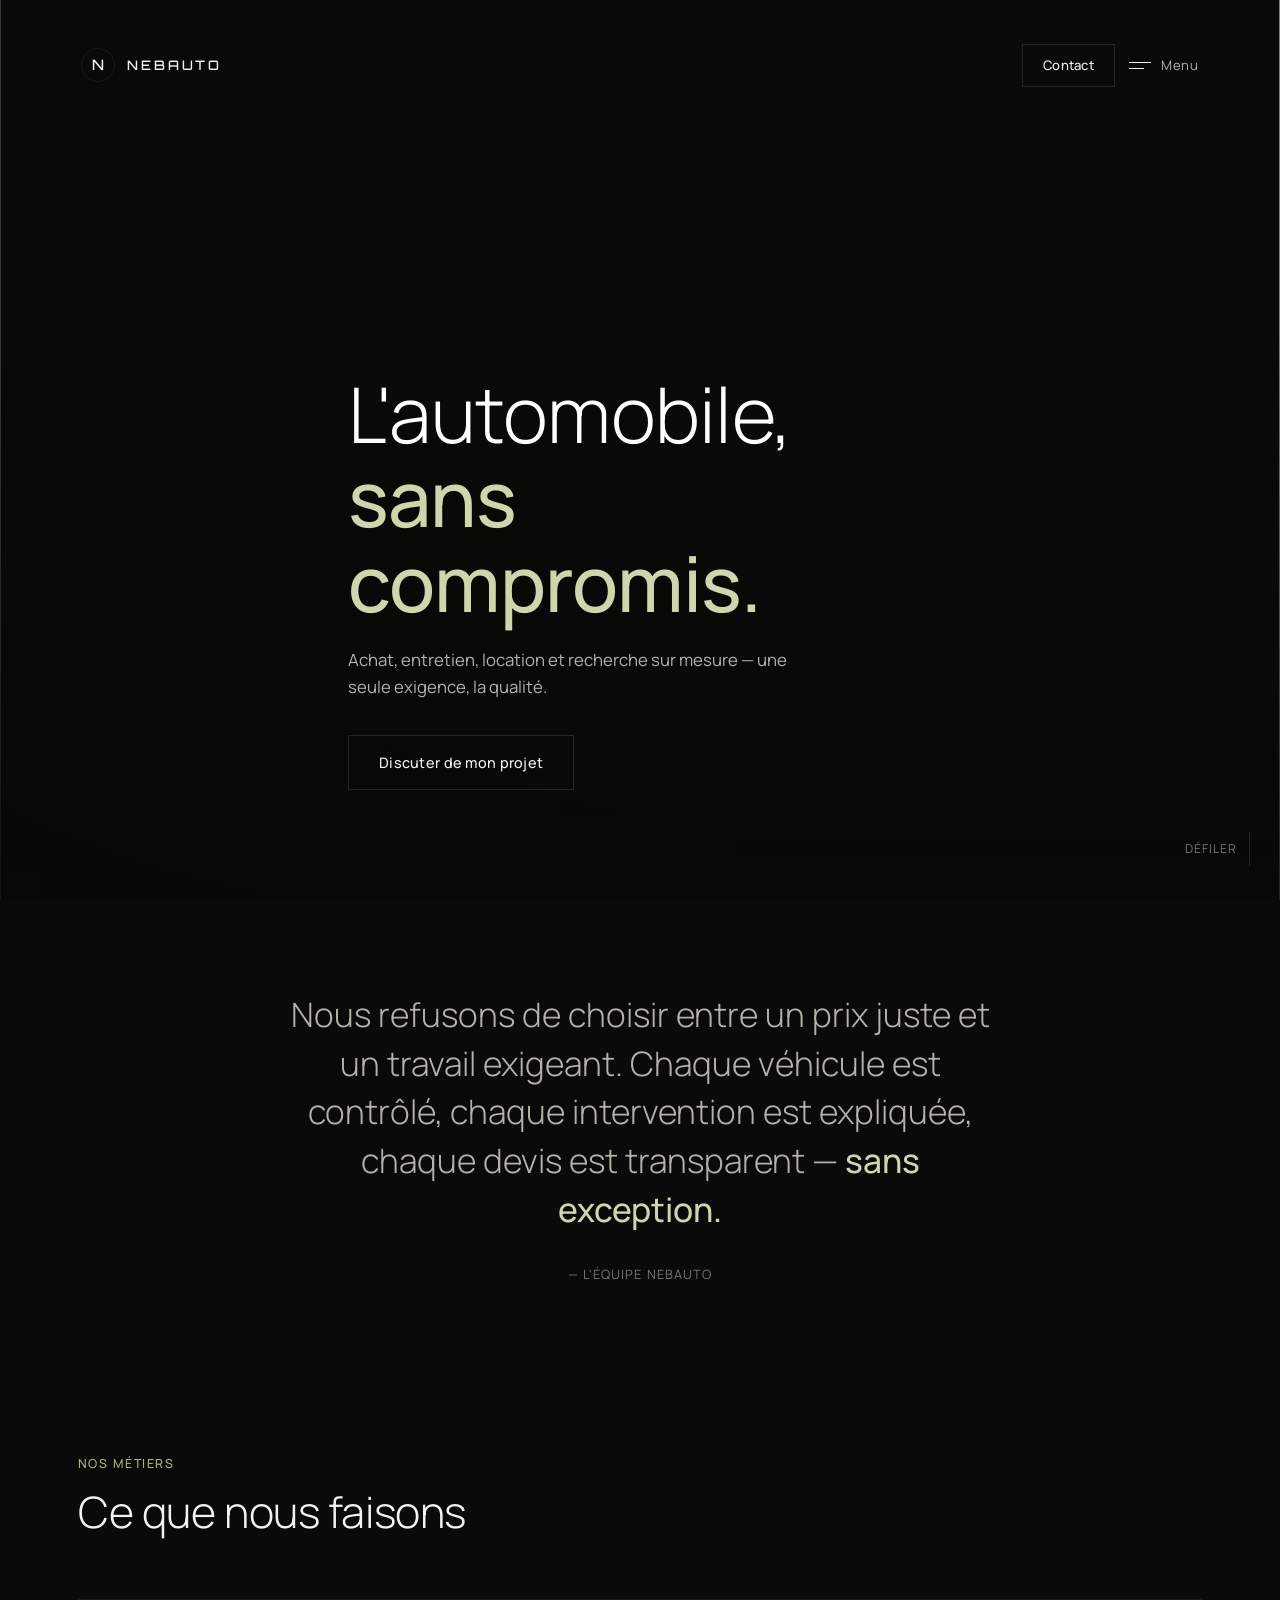
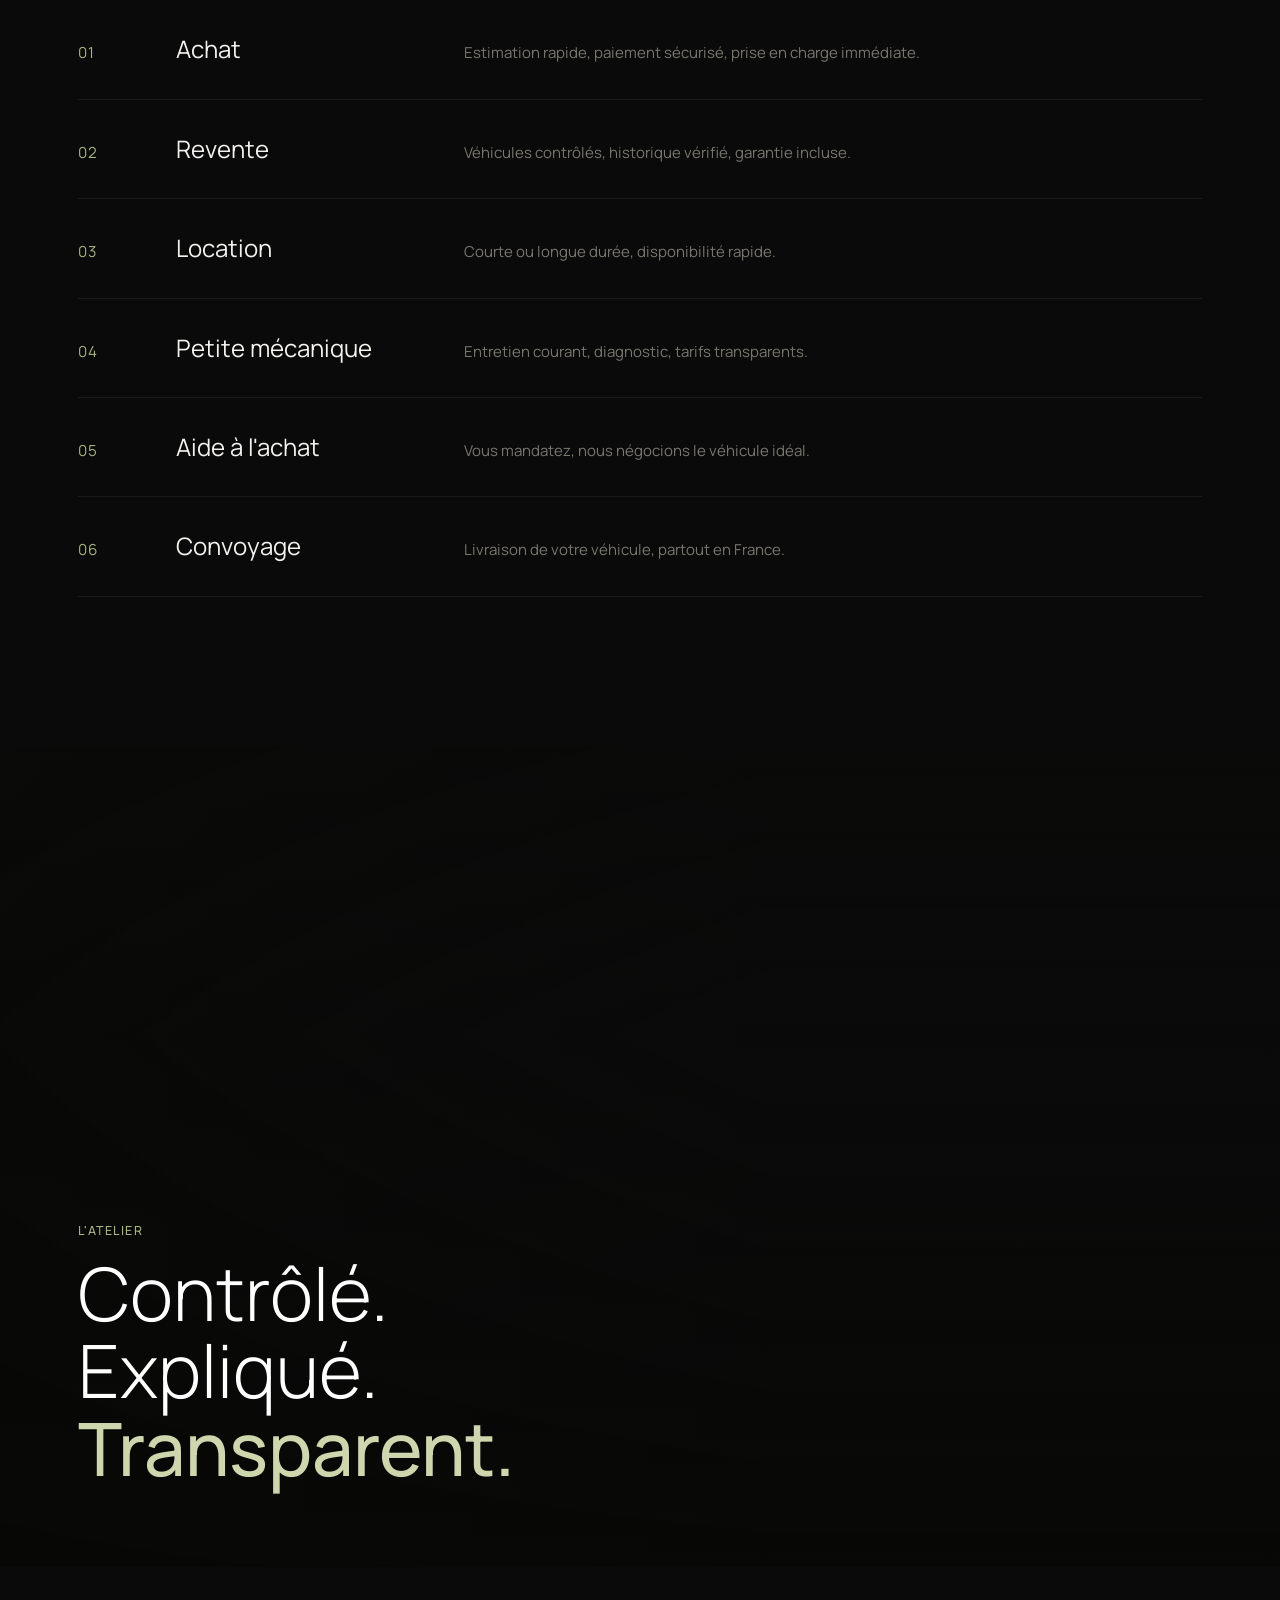
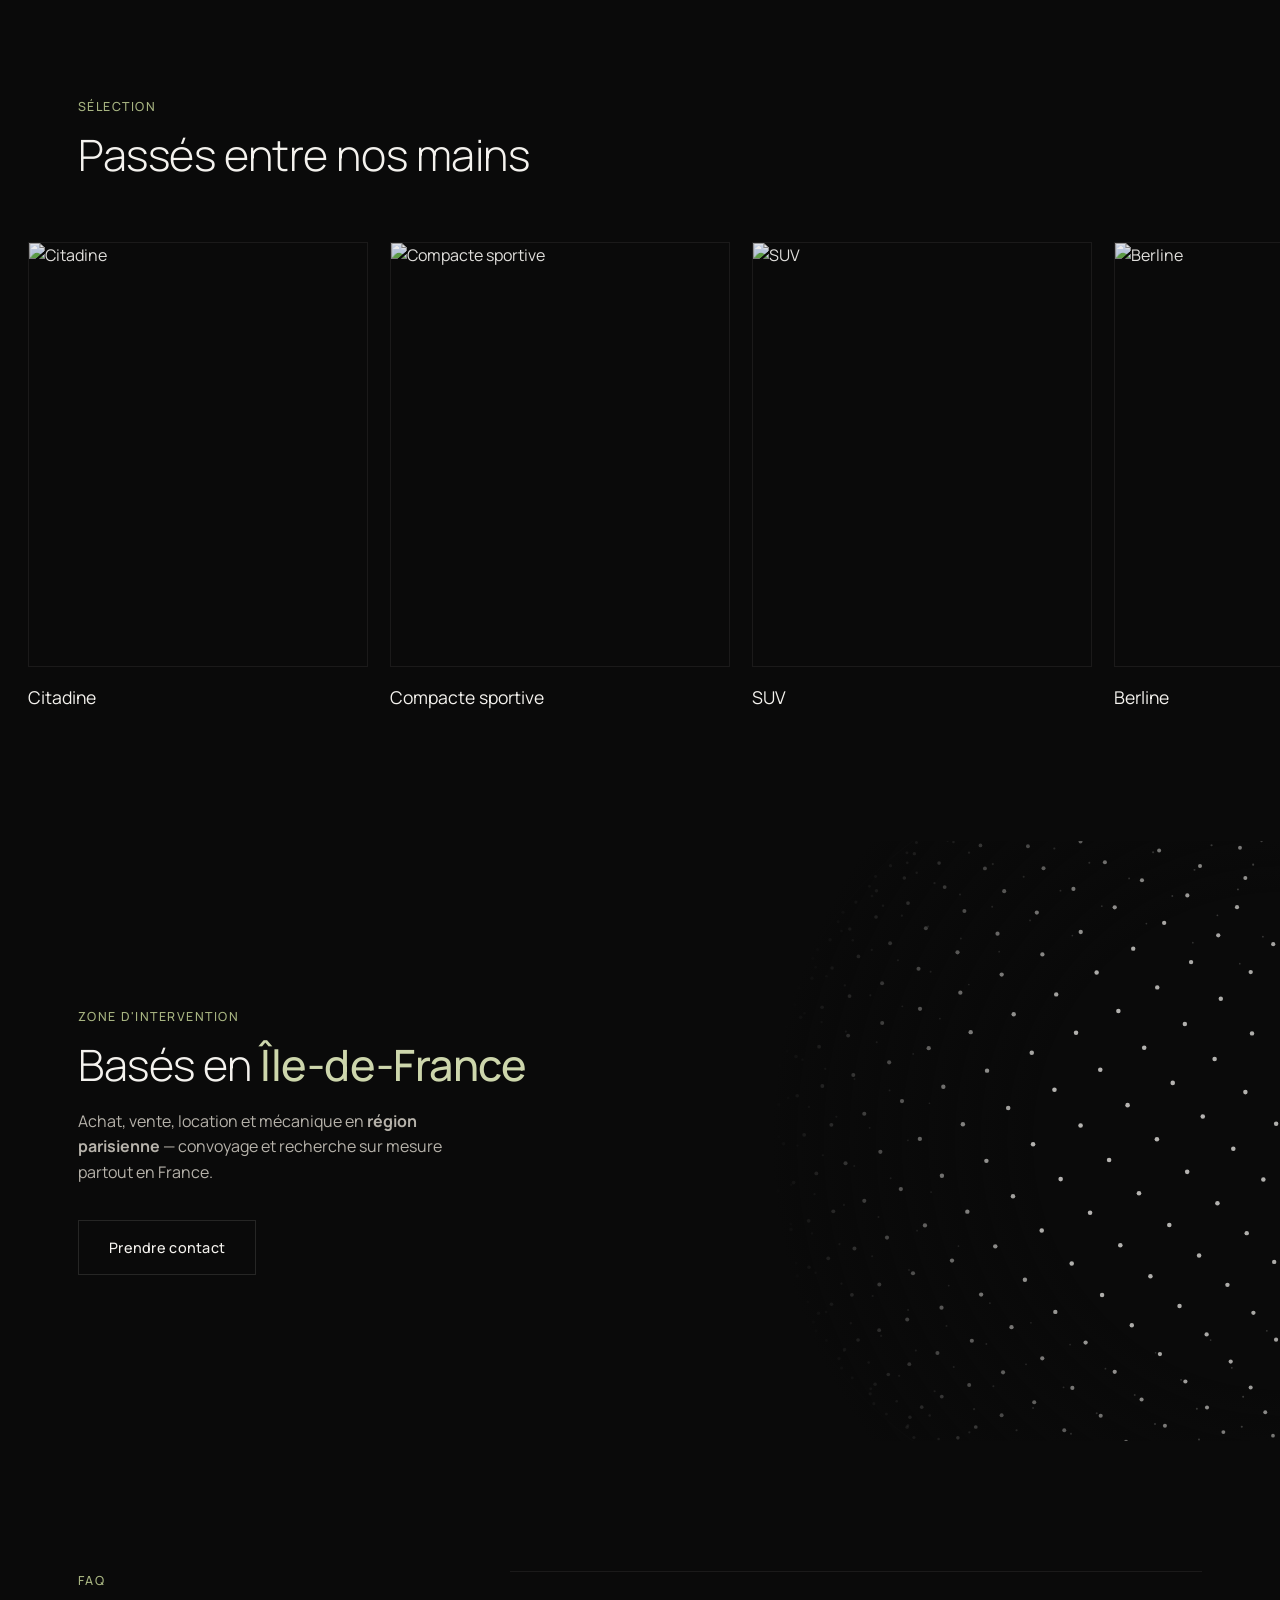
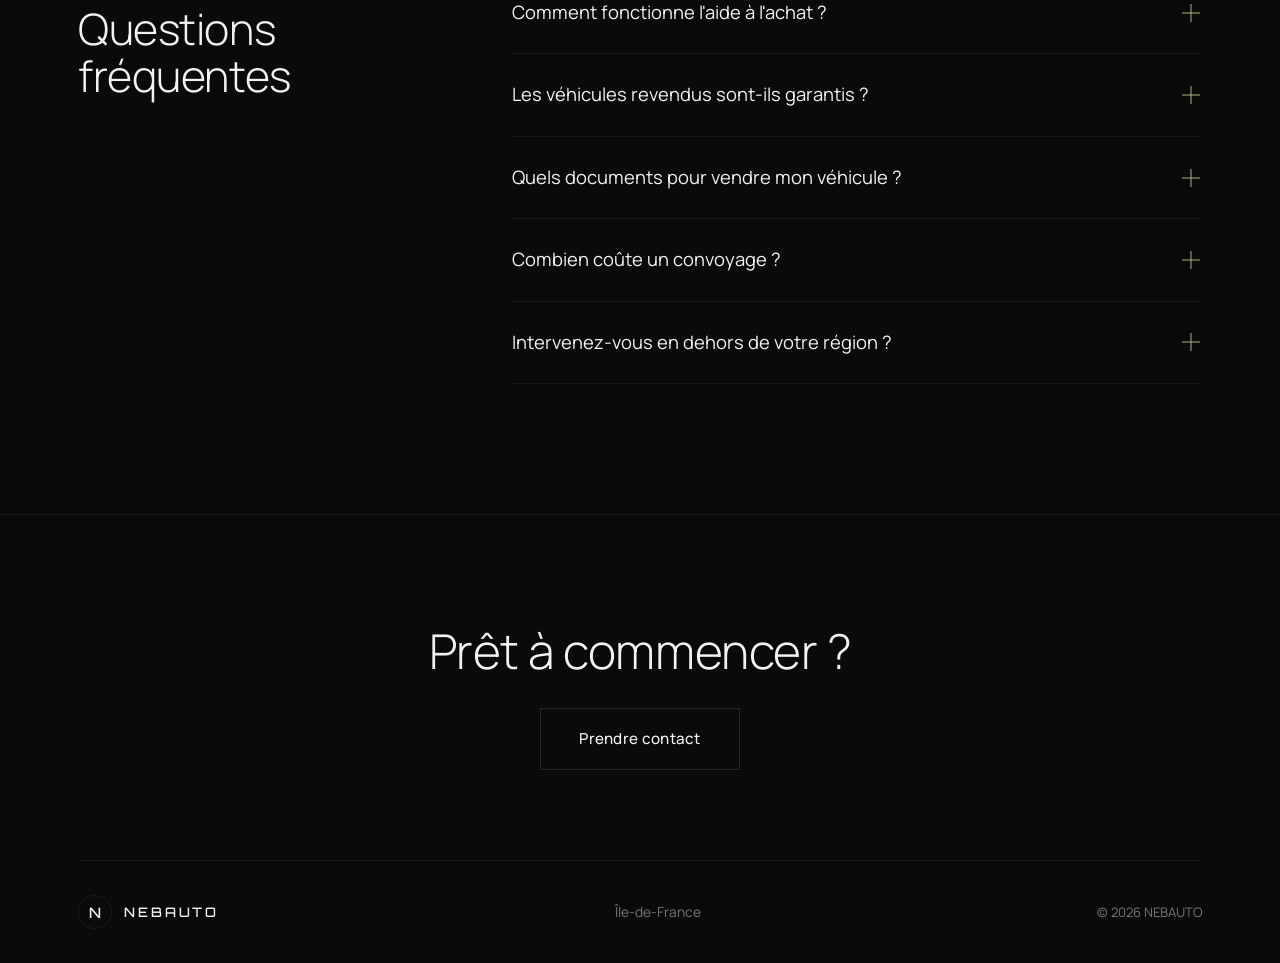
==== index.html @ 76cf532d "feat: motion design, videos d'ambiance et apercus des services - Hero: video en boucle en fondu sur " ====
<!DOCTYPE html>
<html lang="fr">
<head>
<meta charset="UTF-8">
<meta name="viewport" content="width=device-width, initial-scale=1, viewport-fit=cover">
<title>NEBAUTO — Achat, revente, location & mécanique auto à Paris / Île-de-France</title>
<meta name="description" content="NEBAUTO à Paris : achat et revente de véhicules, location, petite mécanique, aide à l'achat sur mesure et convoyage en Île-de-France. Une exigence, aucun compromis.">
<meta name="theme-color" content="#0a0a0a">
<meta name="color-scheme" content="dark">
<meta name="robots" content="index, follow">
<!-- Mettre a jour vers le vrai domaine (ex: https://nebauto.fr/) des qu'il est branche -->
<link rel="canonical" href="https://delcoco95.github.io/nebauto/">

<link rel="manifest" href="manifest.json">
<link rel="icon" type="image/png" sizes="32x32" href="icons/favicon-32.png">
<link rel="icon" type="image/png" sizes="16x16" href="icons/favicon-16.png">
<link rel="apple-touch-icon" href="icons/apple-touch-icon.png">
<meta name="apple-mobile-web-app-capable" content="yes">
<meta name="apple-mobile-web-app-status-bar-style" content="black-translucent">
<meta name="apple-mobile-web-app-title" content="NEBAUTO">
<meta name="mobile-web-app-capable" content="yes">

<meta property="og:type" content="website">
<meta property="og:locale" content="fr_FR">
<meta property="og:url" content="https://delcoco95.github.io/nebauto/">
<meta property="og:title" content="NEBAUTO — Achat, revente, location & mécanique auto à Paris / Île-de-France">
<meta property="og:description" content="Achat, revente, location, petite mécanique, aide à l'achat et convoyage en Île-de-France.">
<meta property="og:image" content="https://images.unsplash.com/photo-1711523164285-71e1dbb948ca?auto=format&fit=crop&w=1200&q=80">

<link rel="preconnect" href="https://fonts.googleapis.com">
<link rel="preconnect" href="https://fonts.gstatic.com" crossorigin>
<link href="https://fonts.googleapis.com/css2?family=Orbitron:wght@500;600;700&family=Manrope:wght@300;400;500;600;700&display=swap" rel="stylesheet">

<link rel="stylesheet" href="css/style.css">
<script>document.documentElement.classList.add("js");</script>

<script type="application/ld+json">
{
  "@context": "https://schema.org",
  "@type": "AutomotiveBusiness",
  "name": "NEBAUTO",
  "description": "Achat, revente, location, petite mecanique, aide a l'achat et convoyage de vehicules.",
  "url": "https://delcoco95.github.io/nebauto/",
  "areaServed": {
    "@type": "State",
    "name": "Ile-de-France"
  },
  "address": {
    "@type": "PostalAddress",
    "addressRegion": "Ile-de-France",
    "addressCountry": "FR"
  },
  "priceRange": "€€"
}
</script>
</head>
<body>

<a href="#hero" class="skip-link">Aller au contenu</a>
<div class="scroll-progress" id="scrollProgress" aria-hidden="true"></div>

<!-- ============ HEADER ============ -->
<header class="site-header" id="siteHeader">
  <div class="header-inner container">
    <a href="#hero" class="logo" aria-label="NEBAUTO — Accueil">
      <span class="logo-ring">N</span>
      <span class="logo-word">NEBAUTO</span>
    </a>

    <div class="header-actions">
      <button class="btn-line btn-line-sm" type="button" data-open-contact>Contact</button>
      <button class="menu-trigger" id="menuTrigger" aria-label="Ouvrir le menu" aria-expanded="false" aria-controls="navOverlay">
        <span class="menu-trigger-lines" aria-hidden="true"><span></span><span></span></span>
        <span class="menu-trigger-label">Menu</span>
      </button>
    </div>
  </div>
</header>

<!-- ============ FULLSCREEN NAV OVERLAY ============ -->
<div class="nav-overlay" id="navOverlay" aria-hidden="true">
  <nav aria-label="Navigation principale">
    <ol>
      <li><a href="#hero"><span class="nav-idx">01</span><span>Accueil</span></a></li>
      <li><a href="#services"><span class="nav-idx">02</span><span>Services</span></a></li>
      <li><a href="#selection"><span class="nav-idx">03</span><span>Sélection</span></a></li>
      <li><a href="#zone"><span class="nav-idx">04</span><span>Zone d'intervention</span></a></li>
      <li><a href="#faq"><span class="nav-idx">05</span><span>FAQ</span></a></li>
    </ol>
  </nav>
  <div class="nav-overlay-footer">
    <a href="mailto:nebauto@gmail.com" data-email-link><span data-email-text>nebauto@gmail.com</span></a>
    <button type="button" data-open-contact>Formulaire de contact</button>
  </div>
</div>

<main>

  <!-- ============ HERO ============ -->
  <section class="hero" id="hero">
    <div class="hero-media">
      <img src="https://images.unsplash.com/photo-1711523164285-71e1dbb948ca?auto=format&fit=crop&w=2000&q=80" alt="" loading="eager" fetchpriority="high">
      <video class="hero-video" muted loop playsinline preload="none" aria-hidden="true"
        data-video-lazy
        data-src="https://videos.pexels.com/video-files/6872095/6872095-hd_1280_720_25fps.mp4"
        data-src-small="https://videos.pexels.com/video-files/6872095/6872095-sd_960_540_25fps.mp4"></video>
      <div class="hero-scrim"></div>
    </div>

    <div class="container hero-content">
      <h1 class="hero-title">
        <span class="line"><span>L'automobile,</span></span>
        <span class="line"><span><em>sans compromis.</em></span></span>
      </h1>
      <p class="hero-sub" data-reveal>Achat, entretien, location et recherche sur mesure — une seule exigence, la qualité.</p>
      <button class="btn-line" type="button" data-open-contact data-reveal>Discuter de mon projet</button>
    </div>

    <a href="#statement" class="hero-scroll-hint">
      <span>Défiler</span>
      <i></i>
    </a>
  </section>

  <!-- ============ STATEMENT ============ -->
  <section class="statement" id="statement">
    <div class="container statement-inner">
      <p class="statement-text" data-scroll-words>
        Nous refusons de choisir entre un prix juste et un travail exigeant.
        Chaque véhicule est contrôlé, chaque intervention est expliquée,
        chaque devis est transparent — <em>sans exception.</em>
      </p>
      <p class="statement-sign" data-reveal>— L'équipe NEBAUTO</p>
    </div>
  </section>

  <!-- ============ SERVICES ============ -->
  <section class="section services" id="services">
    <div class="container">
      <div class="section-label" data-reveal>
        <span class="eyebrow">Nos métiers</span>
        <h2>Ce que nous faisons</h2>
      </div>

      <ol class="service-list" data-reveal>
        <li data-preview="https://images.pexels.com/videos/10375432/adult-afro-american-arts-and-crafts-black-10375432.jpeg?auto=compress&cs=tinysrgb&w=640">
          <span class="num">01</span>
          <span class="s-title">Achat</span>
          <span class="s-desc">Estimation rapide, paiement sécurisé, prise en charge immédiate.</span>
        </li>
        <li data-preview="https://images.pexels.com/videos/6873503/pexels-photo-6873503.jpeg?auto=compress&cs=tinysrgb&w=640">
          <span class="num">02</span>
          <span class="s-title">Revente</span>
          <span class="s-desc">Véhicules contrôlés, historique vérifié, garantie incluse.</span>
        </li>
        <li data-preview="https://images.pexels.com/videos/13574385/cars-mercedes-car-13574385.jpeg?auto=compress&cs=tinysrgb&w=640">
          <span class="num">03</span>
          <span class="s-title">Location</span>
          <span class="s-desc">Courte ou longue durée, disponibilité rapide.</span>
        </li>
        <li data-preview="https://images.pexels.com/videos/18101989/pexels-photo-18101989.jpeg?auto=compress&cs=tinysrgb&w=640">
          <span class="num">04</span>
          <span class="s-title">Petite mécanique</span>
          <span class="s-desc">Entretien courant, diagnostic, tarifs transparents.</span>
        </li>
        <li data-preview="https://images.pexels.com/videos/7875596/-7875596.jpeg?auto=compress&cs=tinysrgb&w=640">
          <span class="num">05</span>
          <span class="s-title">Aide à l'achat</span>
          <span class="s-desc">Vous mandatez, nous négocions le véhicule idéal.</span>
        </li>
        <li data-preview="https://images.pexels.com/videos/11356024/avenue-car-travel-night-shot-snapshot-11356024.jpeg?auto=compress&cs=tinysrgb&w=640">
          <span class="num">06</span>
          <span class="s-title">Convoyage</span>
          <span class="s-desc">Livraison de votre véhicule, partout en France.</span>
        </li>
      </ol>
    </div>
  </section>

  <!-- ============ FILM BAND (scroll-expanding video) ============ -->
  <section class="film" id="atelier" aria-label="L'atelier">
    <div class="film-frame">
      <video class="film-video" muted loop playsinline preload="none" aria-hidden="true"
        poster="https://images.pexels.com/videos/4488720/pexels-photo-4488720.jpeg?auto=compress&cs=tinysrgb&w=1600"
        data-video-lazy
        data-src="https://videos.pexels.com/video-files/4488720/4488720-hd_1366_720_50fps.mp4"
        data-src-small="https://videos.pexels.com/video-files/4488720/4488720-sd_960_506_25fps.mp4"></video>
      <div class="film-scrim"></div>
      <div class="container film-caption">
        <span class="eyebrow" data-reveal>L'atelier</span>
        <p class="film-title" data-reveal>Contrôlé.<br>Expliqué.<br><em>Transparent.</em></p>
      </div>
    </div>
  </section>

  <!-- ============ SELECTION (auto-scrolling carousel) ============ -->
  <section class="section selection" id="selection">
    <div class="container">
      <div class="section-label" data-reveal>
        <span class="eyebrow">Sélection</span>
        <h2>Passés entre nos mains</h2>
      </div>
    </div>

    <div class="selection-viewport" data-reveal>
      <div class="selection-track" id="selTrack">
        <figure class="selection-card">
          <div class="selection-media"><img loading="lazy" src="https://images.unsplash.com/photo-1731834888360-7fd7edd6a037?auto=format&fit=crop&w=1000&q=80" alt="Citadine"></div>
          <figcaption>Citadine</figcaption>
        </figure>
        <figure class="selection-card">
          <div class="selection-media"><img loading="lazy" src="https://images.unsplash.com/photo-1765416401686-bead36c5acfa?auto=format&fit=crop&w=1000&q=80" alt="Compacte sportive"></div>
          <figcaption>Compacte sportive</figcaption>
        </figure>
        <figure class="selection-card">
          <div class="selection-media"><img loading="lazy" src="https://images.unsplash.com/photo-1776043904123-0988a0c3c60c?auto=format&fit=crop&w=1000&q=80" alt="SUV"></div>
          <figcaption>SUV</figcaption>
        </figure>
        <figure class="selection-card">
          <div class="selection-media"><img loading="lazy" src="https://images.unsplash.com/photo-1712214910040-1f7f5925b16a?auto=format&fit=crop&w=1000&q=80" alt="Berline"></div>
          <figcaption>Berline</figcaption>
        </figure>
        <figure class="selection-card">
          <div class="selection-media"><img loading="lazy" src="https://images.unsplash.com/photo-1760713164476-7eb5063b3d07?auto=format&fit=crop&w=1000&q=80" alt="Break familial"></div>
          <figcaption>Break familial</figcaption>
        </figure>
      </div>
    </div>
  </section>

  <!-- ============ ZONE / GLOBE ============ -->
  <section class="section zone-section" id="zone">
    <div class="globe-wrap" aria-hidden="true">
      <canvas id="globeCanvas"></canvas>
      <div class="globe-fade"></div>
    </div>

    <div class="container zone-grid">
      <div class="zone-content" data-reveal>
        <span class="eyebrow">Zone d'intervention</span>
        <h2>Basés en <em data-zone-region>Île-de-France</em></h2>
        <p class="zone-lead">
          Achat, vente, location et mécanique en <strong data-zone-city>région parisienne</strong> —
          convoyage et recherche sur mesure partout en France.
        </p>
        <button class="btn-line" type="button" data-open-contact>Prendre contact</button>
      </div>
    </div>
  </section>

  <!-- ============ FAQ ============ -->
  <section class="section faq-section" id="faq">
    <div class="container faq-grid">
      <div class="section-label" data-reveal>
        <span class="eyebrow">FAQ</span>
        <h2>Questions fréquentes</h2>
      </div>

      <div class="faq-list" data-reveal>
        <div class="faq-item">
          <button class="faq-question" aria-expanded="false">
            <span>Comment fonctionne l'aide à l'achat ?</span>
            <span class="faq-plus" aria-hidden="true"></span>
          </button>
          <div class="faq-answer">
            <p>Vous nous confiez votre budget et vos critères. Nous cherchons, vérifions et négocions
            le véhicule pour vous, sans surcoût caché.</p>
          </div>
        </div>

        <div class="faq-item">
          <button class="faq-question" aria-expanded="false">
            <span>Les véhicules revendus sont-ils garantis ?</span>
            <span class="faq-plus" aria-hidden="true"></span>
          </button>
          <div class="faq-answer">
            <p>Oui. Chaque véhicule est contrôlé avant mise en vente et bénéficie d'une garantie
            adaptée au modèle, détaillée avant l'achat.</p>
          </div>
        </div>

        <div class="faq-item">
          <button class="faq-question" aria-expanded="false">
            <span>Quels documents pour vendre mon véhicule ?</span>
            <span class="faq-plus" aria-hidden="true"></span>
          </button>
          <div class="faq-answer">
            <p>Carte grise, contrôle technique de moins de 6 mois et une pièce d'identité. On vous
            guide sur le reste lors de l'estimation.</p>
          </div>
        </div>

        <div class="faq-item">
          <button class="faq-question" aria-expanded="false">
            <span>Combien coûte un convoyage ?</span>
            <span class="faq-plus" aria-hidden="true"></span>
          </button>
          <div class="faq-answer">
            <p>Le tarif dépend de la distance et du véhicule. Devis gratuit sur simple demande.</p>
          </div>
        </div>

        <div class="faq-item">
          <button class="faq-question" aria-expanded="false">
            <span>Intervenez-vous en dehors de votre région ?</span>
            <span class="faq-plus" aria-hidden="true"></span>
          </button>
          <div class="faq-answer">
            <p>Nous intervenons principalement en Île-de-France, mais l'aide à l'achat et le
            convoyage fonctionnent partout en France.</p>
          </div>
        </div>
      </div>
    </div>
  </section>

</main>

<!-- ============ FOOTER ============ -->
<footer class="site-footer">
  <div class="container footer-inner">
    <div class="footer-cta" data-reveal>
      <h2>Prêt à commencer ?</h2>
      <button class="btn-line btn-line-lg" type="button" data-open-contact>Prendre contact</button>
    </div>

    <div class="footer-bottom">
      <a href="#hero" class="logo">
        <span class="logo-ring">N</span>
        <span class="logo-word">NEBAUTO</span>
      </a>
      <div class="footer-links">
        <span>Île-de-France</span>
      </div>
      <p class="footer-copy">© <span id="year"></span> NEBAUTO</p>
    </div>
  </div>
</footer>

<!-- ============ CONTACT MODAL ============ -->
<div class="modal-overlay" id="contactOverlay" aria-hidden="true">
  <div class="modal" role="dialog" aria-modal="true" aria-labelledby="contactTitle">
    <button class="modal-close" type="button" data-close-contact aria-label="Fermer le formulaire">
      <svg viewBox="0 0 24 24" width="16" height="16"><path d="M6 6l12 12M18 6L6 18" stroke="currentColor" stroke-width="1.6" stroke-linecap="round"/></svg>
    </button>

    <span class="eyebrow">Contact</span>
    <h3 id="contactTitle">Parlons de votre projet</h3>

    <form id="contactForm" novalidate>
      <div class="form-row">
        <label for="cf-name">Nom complet</label>
        <input id="cf-name" name="name" type="text" autocomplete="name" required placeholder="Jean Dupont">
      </div>

      <div class="form-row">
        <label for="cf-email">Email</label>
        <input id="cf-email" name="email" type="email" autocomplete="email" required placeholder="vous@email.fr">
      </div>

      <div class="form-row">
        <label for="cf-phone">Téléphone</label>
        <input id="cf-phone" name="phone" type="tel" autocomplete="tel" placeholder="06 00 00 00 00">
      </div>

      <div class="form-row">
        <label for="cf-subject">Type de demande</label>
        <select id="cf-subject" name="subject">
          <option value="achat">Achat de véhicule</option>
          <option value="revente">Revente / estimation</option>
          <option value="location">Location</option>
          <option value="mecanique">Petite mécanique</option>
          <option value="aide-achat">Aide à l'achat</option>
          <option value="convoyage">Convoyage</option>
          <option value="autre">Autre demande</option>
        </select>
      </div>

      <div class="form-row">
        <label for="cf-message">Message</label>
        <textarea id="cf-message" name="message" rows="3" placeholder="Décrivez votre besoin..."></textarea>
      </div>

      <button type="submit" class="btn-line btn-line-lg btn-block">Envoyer</button>
    </form>

    <div class="form-success" id="formSuccess" hidden>
      <h4>Merci.</h4>
      <p>Votre demande a bien été enregistrée. Nous revenons vers vous sous 24h ouvrées.</p>
      <button class="btn-line" type="button" data-close-contact>Fermer</button>
    </div>
  </div>
</div>

<script src="js/globe.js" defer></script>
<script src="js/main.js" defer></script>
</body>
</html>
---- css/style.css ----
/* ==========================================================================
   NEBAUTO — Design tokens
   ========================================================================== */
:root {
  --bg: #0a0a0a;
  --bg-alt: #111110;
  --surface: #151512;
  --line: rgba(244, 242, 238, 0.12);
  --line-soft: rgba(244, 242, 238, 0.07);

  --text: #f4f2ee;
  --text-dim: #b6b2aa;
  --text-mute: #79766e;

  --accent: #a7b481;
  --accent-2: #cdd6ac;
  --accent-dim: #6c7752;
  --accent-soft: rgba(167, 180, 129, 0.13);

  --font-display: "Manrope", sans-serif;
  --font-logo: "Orbitron", sans-serif;
  --font-body: "Manrope", sans-serif;

  --container: 1180px;
  --header-h: 90px;
  --header-h-scrolled: 72px;

  --ease: cubic-bezier(0.22, 1, 0.36, 1);
}

/* ==========================================================================
   Reset
   ========================================================================== */
*, *::before, *::after { box-sizing: border-box; }
* { margin: 0; padding: 0; }
html, body { height: 100%; }

body {
  background: var(--bg);
  color: var(--text);
  font-family: var(--font-body);
  font-size: 16px;
  line-height: 1.6;
  -webkit-font-smoothing: antialiased;
  overflow-x: hidden;
}

img, picture, video, canvas, svg { display: block; max-width: 100%; }
a { color: inherit; text-decoration: none; }
ul, ol { list-style: none; }
button, input, select, textarea { font: inherit; color: inherit; background: none; border: none; }
button { cursor: pointer; }
em { font-style: normal; color: var(--accent-2); font-weight: 500; }
h1, h2, h3, h4 { font-family: var(--font-display); font-weight: 300; line-height: 1.1; letter-spacing: -0.01em; }

section[id] { scroll-margin-top: var(--header-h-scrolled); }

@media (prefers-reduced-motion: reduce) {
  *, *::before, *::after { animation-duration: 0.01ms !important; animation-iteration-count: 1 !important; transition-duration: 0.01ms !important; scroll-behavior: auto !important; }
}

::selection { background: var(--accent); color: #0a0a0a; }

.container {
  width: 100%;
  max-width: var(--container);
  margin-inline: auto;
  padding-inline: 28px;
}

.skip-link {
  position: fixed; top: -60px; left: 16px; z-index: 999;
  background: var(--accent); color: #0a0a0a; padding: 10px 16px;
  font-weight: 600; transition: top .2s var(--ease);
}
.skip-link:focus { top: 16px; }

.scroll-progress {
  position: fixed; inset: 0 0 auto 0; height: 2px; z-index: 700; pointer-events: none;
  background: linear-gradient(90deg, var(--accent-dim), var(--accent-2));
  transform: scaleX(0); transform-origin: left center;
}

/* ==========================================================================
   Buttons — flat, hairline, editorial
   ========================================================================== */
.btn-line {
  position: relative; isolation: isolate; overflow: hidden;
  display: inline-flex; align-items: center; justify-content: center; gap: 8px;
  padding: 15px 30px; border: 1px solid var(--line);
  font-family: var(--font-body); font-weight: 500; font-size: 0.9rem;
  letter-spacing: 0.02em; color: var(--text); white-space: nowrap;
}
/* Higher specificity than [data-reveal] so revealed buttons keep every transition. */
.btn-line, .btn-line[data-reveal] {
  transition: border-color .3s var(--ease), color .4s var(--ease), translate .45s var(--ease),
              opacity .8s var(--ease), transform .8s var(--ease);
}
.btn-line::before {
  content: ""; position: absolute; inset: 0; z-index: -1;
  background: var(--accent);
  transform: scaleX(0); transform-origin: right center;
  transition: transform .55s var(--ease);
}
.btn-line:hover { border-color: var(--accent); color: #0a0a0a; }
.btn-line:hover::before { transform: scaleX(1); transform-origin: left center; }
.btn-line:focus-visible { outline: 1px solid var(--accent-2); outline-offset: 3px; }
.btn-line-sm { padding: 10px 20px; font-size: 0.82rem; }
.btn-line-lg { padding: 18px 38px; font-size: 0.95rem; }
.btn-block { width: 100%; }

/* ==========================================================================
   Header
   ========================================================================== */
.site-header {
  position: fixed; inset: 0 0 auto 0; z-index: 500;
  padding-top: 20px;
  transform: translateY(0);
  transition: transform .5s var(--ease);
}
.site-header.is-hidden { transform: translateY(-130%); }
.header-inner {
  display: flex; align-items: center; justify-content: space-between; gap: 20px;
  height: var(--header-h);
  padding-inline: 30px;
  border: 1px solid transparent;
  transition: background .4s var(--ease), border-color .4s var(--ease), height .4s var(--ease), max-width .4s var(--ease);
}
.site-header.is-scrolled .header-inner {
  height: var(--header-h-scrolled);
  max-width: calc(var(--container) - 20px);
  background: rgba(10, 10, 10, 0.7);
  backdrop-filter: blur(16px) saturate(140%);
  -webkit-backdrop-filter: blur(16px) saturate(140%);
  border-color: var(--line);
}

.logo { display: inline-flex; align-items: center; gap: 12px; }
.logo-ring {
  display: inline-flex; align-items: center; justify-content: center;
  width: 34px; height: 34px; border-radius: 50%; border: 1px solid var(--line-soft);
  font-family: var(--font-logo); font-weight: 500; font-size: 0.9rem; color: var(--text);
}
.logo-word {
  font-family: var(--font-logo); font-weight: 500; font-size: 0.82rem;
  letter-spacing: 0.22em; color: var(--text);
}

.header-actions { display: flex; align-items: center; gap: 14px; }

.menu-trigger { display: inline-flex; align-items: center; gap: 10px; }
.menu-trigger-lines { display: inline-flex; flex-direction: column; gap: 5px; width: 22px; }
.menu-trigger-lines span { display: block; height: 1px; background: var(--text); transition: transform .35s var(--ease), opacity .35s var(--ease); }
.menu-trigger-lines span:last-child { width: 70%; }
.menu-trigger[aria-expanded="true"] .menu-trigger-lines span:first-child { transform: translateY(3px) rotate(45deg); width: 100%; }
.menu-trigger[aria-expanded="true"] .menu-trigger-lines span:last-child { transform: translateY(-3px) rotate(-45deg); width: 100%; }
.menu-trigger-label { font-size: 0.82rem; letter-spacing: 0.06em; color: var(--text-dim); }

/* ==========================================================================
   Fullscreen nav overlay
   ========================================================================== */
.nav-overlay {
  position: fixed; inset: 0; z-index: 600;
  background: var(--bg);
  display: flex; flex-direction: column; justify-content: space-between;
  padding: 120px 30px 50px;
  opacity: 0; visibility: hidden; transform: translateY(-14px);
  transition: opacity .5s var(--ease), visibility .5s, transform .5s var(--ease);
}
.nav-overlay.is-open { opacity: 1; visibility: visible; transform: translateY(0); }

.nav-overlay nav { max-width: var(--container); margin-inline: auto; width: 100%; }
.nav-overlay ol { display: flex; flex-direction: column; }
.nav-overlay li {
  border-top: 1px solid var(--line-soft);
  opacity: 0; transform: translateY(16px);
  transition: opacity .5s var(--ease), transform .5s var(--ease);
}
.nav-overlay.is-open li { opacity: 1; transform: translateY(0); }
.nav-overlay li:nth-child(1) { transition-delay: .05s; }
.nav-overlay li:nth-child(2) { transition-delay: .1s; }
.nav-overlay li:nth-child(3) { transition-delay: .15s; }
.nav-overlay li:nth-child(4) { transition-delay: .2s; }
.nav-overlay li:nth-child(5) { transition-delay: .25s; }
.nav-overlay li:last-child { border-bottom: 1px solid var(--line-soft); }

.nav-overlay a {
  display: flex; align-items: baseline; gap: 22px; padding: 22px 4px;
  font-family: var(--font-display); font-size: clamp(1.8rem, 5vw, 3.2rem); font-weight: 300;
  color: var(--text); transition: color .3s var(--ease), gap .3s var(--ease);
}
.nav-overlay a:hover { color: var(--accent-2); gap: 30px; }
.nav-idx { font-family: var(--font-body); font-size: 0.85rem; color: var(--accent); letter-spacing: 0.05em; }

.nav-overlay-footer {
  max-width: var(--container); margin-inline: auto; width: 100%;
  display: flex; gap: 28px; flex-wrap: wrap; padding-top: 28px; border-top: 1px solid var(--line-soft);
}
.nav-overlay-footer a, .nav-overlay-footer button { font-size: 0.9rem; color: var(--text-mute); transition: color .2s; }
.nav-overlay-footer a:hover, .nav-overlay-footer button:hover { color: var(--accent-2); }

body.nav-open { overflow: hidden; }

/* ==========================================================================
   Hero
   ========================================================================== */
.hero {
  position: relative; min-height: 100svh; display: flex; align-items: flex-end;
  padding-top: var(--header-h); overflow: hidden;
}
.hero-media {
  position: absolute; top: -15%; left: 0; right: 0; height: 130%; z-index: -2;
  will-change: transform;
}
.hero-media img {
  width: 100%; height: 100%; object-fit: cover; filter: saturate(0.9);
  animation: hero-kenburns 24s ease-in-out infinite alternate;
}
@keyframes hero-kenburns {
  from { transform: scale(1.04); }
  to { transform: scale(1.14) translate(-1.5%, -1%); }
}
@media (prefers-reduced-motion: reduce) {
  .hero-media img { animation: none; transform: scale(1.05); }
  .film-frame { clip-path: none; }
  .film-video { transform: none; }
  .js .hero-title .line > span { transform: none; }
}
.hero-video {
  position: absolute; inset: 0; width: 100%; height: 100%; object-fit: cover;
  opacity: 0; transition: opacity 1.6s var(--ease);
  filter: saturate(0.85) brightness(0.9);
}
.hero-video.is-playing { opacity: 1; }
.hero-scrim {
  position: absolute; inset: 0;
  background:
    linear-gradient(180deg, rgba(10, 10, 9, 0.35) 0%, rgba(10, 10, 9, 0.35) 40%, rgba(8, 8, 7, 0.92) 96%),
    linear-gradient(90deg, rgba(8, 8, 7, 0.6) 0%, rgba(8, 8, 7, 0.05) 60%);
}

.hero-content { position: relative; z-index: 1; padding-bottom: 110px; max-width: 640px; }
.hero h1 {
  font-size: clamp(2.6rem, 6vw, 5rem); font-weight: 300; color: #fff; margin-bottom: 22px;
}
.hero-title .line { display: block; overflow: hidden; padding-bottom: 0.08em; margin-bottom: -0.08em; }
.hero-title .line > span { display: block; }
.js .hero-title .line > span { transform: translateY(110%); transition: transform 1.2s var(--ease); }
.js .is-loaded .hero-title .line > span { transform: translateY(0); }
.js .is-loaded .hero-title .line:nth-child(2) > span { transition-delay: .12s; }
.hero-sub { font-size: 1.05rem; color: var(--text-dim); max-width: 460px; margin-bottom: 34px; }

.hero-content > [data-reveal] { transition-delay: 0s; }
.hero-content > [data-reveal]:nth-child(2) { transition-delay: .45s; }
.hero-content > [data-reveal]:nth-child(3) { transition-delay: .6s; }

.hero-scroll-hint {
  position: absolute; right: 30px; bottom: 34px; z-index: 1;
  display: flex; align-items: center; gap: 12px;
  font-size: 0.76rem; letter-spacing: 0.08em; text-transform: uppercase; color: var(--text-mute);
}
.hero-scroll-hint i {
  display: block; width: 1px; height: 34px; background: var(--line);
  position: relative; overflow: hidden;
}
.hero-scroll-hint i::after {
  content: ""; position: absolute; left: 0; top: -100%; width: 100%; height: 100%;
  background: var(--accent); animation: hintdrop 2.2s infinite;
}
@keyframes hintdrop { 0% { top: -100%; } 60% { top: 100%; } 100% { top: 100%; } }

/* ==========================================================================
   Sections / typography
   ========================================================================== */
.section { padding: 130px 0; position: relative; }
.section-label { max-width: 560px; margin-bottom: 64px; }
.section-label.split { display: flex; align-items: flex-end; justify-content: space-between; gap: 24px; max-width: none; }
.eyebrow {
  display: block; font-family: var(--font-body); font-size: 0.78rem; font-weight: 500;
  letter-spacing: 0.12em; text-transform: uppercase; color: var(--accent); margin-bottom: 14px;
}
.section-label h2 { font-size: clamp(1.9rem, 3.4vw, 2.7rem); }

/* ==========================================================================
   Statement
   ========================================================================== */
.statement { padding: 90px 0 40px; }
.statement-inner { max-width: 780px; margin-inline: auto; text-align: center; }
.statement-text {
  font-family: var(--font-display); font-weight: 300; font-size: clamp(1.5rem, 3vw, 2.1rem);
  line-height: 1.45; color: var(--text-dim);
}
.statement-text .w { opacity: 0.22; transition: opacity .5s var(--ease); }
.statement-text .w.is-lit { opacity: 1; }
.statement-sign { margin-top: 30px; font-size: 0.8rem; letter-spacing: 0.08em; text-transform: uppercase; color: var(--text-mute); }

/* ==========================================================================
   Services — numbered list
   ========================================================================== */
.service-list { position: relative; z-index: 2; border-top: 1px solid var(--line-soft); }
.service-list li {
  display: grid; grid-template-columns: 70px 1fr; gap: 6px 28px;
  padding: 30px 0; border-bottom: 1px solid var(--line-soft);
  transition: padding-left .35s var(--ease);
}
.service-list li:hover { padding-left: 12px; }
.service-list li { transition: padding-left .35s var(--ease), opacity .35s var(--ease); }
@media (hover: hover) and (pointer: fine) {
  .service-list:hover li:not(:hover) { opacity: 0.38; }
}

.service-preview {
  position: fixed; top: 0; left: 0; z-index: 1; pointer-events: none;
  width: 260px; aspect-ratio: 4 / 5; overflow: hidden;
  border: 1px solid var(--line);
  opacity: 0; scale: 0.86;
  transition: opacity .35s var(--ease), scale .5s var(--ease);
  will-change: transform;
}
.service-preview.is-active { opacity: 1; scale: 1; }
.service-preview img {
  position: absolute; inset: 0; width: 100%; height: 100%; object-fit: cover;
  opacity: 0; scale: 1.12; filter: saturate(0.85);
  transition: opacity .45s var(--ease), scale .9s var(--ease);
}
.service-preview img.is-current { opacity: 1; scale: 1; }
.num { font-family: var(--font-body); font-weight: 400; font-size: 0.95rem; color: var(--accent); letter-spacing: 0.04em; }
.s-title { font-family: var(--font-display); font-weight: 400; font-size: 1.5rem; grid-column: 2; }
.s-desc { grid-column: 2; color: var(--text-mute); font-size: 0.94rem; max-width: 520px; }

@media (min-width: 720px) {
  .service-list li { grid-template-columns: 70px 260px 1fr; align-items: baseline; }
  .s-title, .s-desc { grid-column: auto; }
}

/* ==========================================================================
   Film band — video frame that opens up to full bleed as it scrolls in
   ========================================================================== */
.film { padding: 20px 0 0; }
.film-frame {
  --inset: 0;
  position: relative; height: min(92svh, 820px); min-height: 480px; overflow: hidden;
  display: flex; align-items: flex-end;
  clip-path: inset(calc(var(--inset) * 9%) calc(var(--inset) * 14%) round calc(var(--inset) * 6px));
}
.film-video {
  position: absolute; inset: 0; width: 100%; height: 100%; object-fit: cover;
  transform: scale(calc(1 + var(--inset) * 0.18));
  filter: saturate(0.8);
}
.film-scrim {
  position: absolute; inset: 0;
  background:
    linear-gradient(180deg, rgba(10, 10, 9, 0.55) 0%, rgba(10, 10, 9, 0.1) 35%, rgba(8, 8, 7, 0.85) 100%),
    linear-gradient(90deg, rgba(8, 8, 7, 0.55) 0%, rgba(8, 8, 7, 0) 60%);
}
.film-caption { position: relative; z-index: 1; padding-bottom: 80px; }
.film-title {
  font-family: var(--font-display); font-weight: 300; line-height: 1.05;
  font-size: clamp(2.4rem, 6vw, 4.6rem); color: #fff;
}
.film-caption > [data-reveal]:nth-child(2) { transition-delay: .12s; }

/* ==========================================================================
   Selection marquee — continuous auto-scroll, no controls
   ========================================================================== */
.selection { padding-bottom: 130px; }

.selection-viewport { overflow: hidden; }
.selection-track {
  display: flex; gap: 22px; padding-inline: 28px; width: max-content;
  animation: selection-scroll 38s linear infinite;
}
.selection-viewport:hover .selection-track { animation-play-state: paused; }
@keyframes selection-scroll {
  from { transform: translateX(0); }
  to { transform: translateX(-50%); }
}
@media (prefers-reduced-motion: reduce) {
  .selection-track { animation-play-state: paused; }
}

.selection-card { flex-shrink: 0; width: min(340px, 76vw); }
.selection-media { overflow: hidden; border: 1px solid var(--line-soft); }
.selection-card img {
  width: 100%; aspect-ratio: 4/5; object-fit: cover;
  filter: saturate(0.8) brightness(0.92);
  transition: transform 1.1s var(--ease), filter .6s var(--ease);
}
.selection-card:hover img { transform: scale(1.06); filter: saturate(1) brightness(1); }
.selection-card figcaption { position: relative; }
.selection-card figcaption::after {
  content: ""; position: absolute; left: 0; bottom: -6px; width: 28px; height: 1px;
  background: var(--accent); transform: scaleX(0); transform-origin: left center;
  transition: transform .5s var(--ease);
}
.selection-card:hover figcaption::after { transform: scaleX(1); }
.selection-card figcaption {
  padding-top: 16px; font-family: var(--font-display); font-weight: 400;
  font-size: 1.1rem; color: var(--text);
}

/* ==========================================================================
   Zone / Globe
   ========================================================================== */
.zone-section {
  overflow: hidden; min-height: 600px; display: flex; align-items: center;
}
.globe-wrap {
  position: absolute; top: 50%; right: -18%; transform: translateY(-50%);
  width: min(60vw, 760px); aspect-ratio: 1/1; z-index: 0; pointer-events: none;
}
#globeCanvas { width: 100%; height: 100%; display: block; }
.globe-fade {
  position: absolute; inset: 0;
  background: radial-gradient(circle at 70% 50%, transparent 38%, var(--bg) 78%);
}

.zone-grid { position: relative; z-index: 1; }
.zone-content { max-width: 500px; }
.zone-content h2 { margin: 4px 0 20px; font-size: clamp(1.9rem, 3.4vw, 2.7rem); }
.zone-lead { color: var(--text-dim); font-size: 1rem; margin-bottom: 34px; max-width: 420px; }

/* ==========================================================================
   FAQ
   ========================================================================== */
.faq-grid { display: grid; grid-template-columns: 0.7fr 1.3fr; gap: 60px; align-items: start; }
.faq-list { border-top: 1px solid var(--line-soft); }
.faq-item { border-bottom: 1px solid var(--line-soft); }
.faq-question {
  width: 100%; display: flex; align-items: center; justify-content: space-between; gap: 16px;
  padding: 26px 2px; text-align: left; font-family: var(--font-display); font-size: 1.15rem; color: var(--text);
}
.faq-plus { position: relative; width: 18px; height: 18px; flex-shrink: 0; }
.faq-plus::before, .faq-plus::after {
  content: ""; position: absolute; background: var(--accent); transition: transform .3s var(--ease);
}
.faq-plus::before { top: 50%; left: 0; width: 100%; height: 1px; transform: translateY(-50%); }
.faq-plus::after { left: 50%; top: 0; height: 100%; width: 1px; transform: translateX(-50%); }
.faq-question[aria-expanded="true"] .faq-plus::after { transform: translateX(-50%) rotate(90deg) scale(0); }

.faq-answer { max-height: 0; overflow: hidden; transition: max-height .35s var(--ease); }
.faq-answer p { padding: 0 2px 26px; color: var(--text-mute); font-size: 0.94rem; max-width: 56ch; }

@media (max-width: 860px) { .faq-grid { grid-template-columns: 1fr; gap: 30px; } }

/* ==========================================================================
   Footer
   ========================================================================== */
.site-footer { padding-top: 110px; border-top: 1px solid var(--line-soft); }
.footer-cta { text-align: center; max-width: 560px; margin: 0 auto 90px; display: flex; flex-direction: column; align-items: center; gap: 30px; }
.footer-cta h2 { font-size: clamp(2rem, 4vw, 3rem); }

.footer-bottom {
  padding: 34px 0; border-top: 1px solid var(--line-soft);
  display: flex; align-items: center; justify-content: space-between; flex-wrap: wrap; gap: 20px;
}
.footer-links { display: flex; gap: 26px; flex-wrap: wrap; font-size: 0.86rem; color: var(--text-mute); }
.footer-links a:hover { color: var(--accent-2); }
.footer-copy { font-size: 0.82rem; color: var(--text-mute); }

/* ==========================================================================
   Modal
   ========================================================================== */
.modal-overlay {
  position: fixed; inset: 0; z-index: 800; display: flex; align-items: center; justify-content: center;
  padding: 20px; background: rgba(8, 8, 7, 0.75); backdrop-filter: blur(6px);
  opacity: 0; visibility: hidden; transition: opacity .3s var(--ease), visibility .3s;
}
.modal-overlay.is-open { opacity: 1; visibility: visible; }
.modal {
  position: relative; width: min(460px, 100%); max-height: 88vh; overflow-y: auto;
  background: var(--bg-alt); border: 1px solid var(--line);
  padding: 44px 34px 36px;
  transform: translateY(16px); opacity: 0; transition: transform .4s var(--ease), opacity .3s var(--ease);
}
.modal-overlay.is-open .modal { transform: translateY(0); opacity: 1; }
.modal-close {
  position: absolute; top: 22px; right: 22px; width: 30px; height: 30px;
  display: flex; align-items: center; justify-content: center; color: var(--text-mute);
}
.modal-close:hover { color: var(--accent-2); }
.modal h3 { font-size: 1.5rem; margin: 4px 0 30px; padding-right: 30px; }

.form-row { margin-bottom: 22px; display: flex; flex-direction: column; gap: 8px; }
.form-row label { font-size: 0.74rem; letter-spacing: 0.08em; text-transform: uppercase; color: var(--text-mute); }
.form-row input, .form-row select, .form-row textarea {
  background: transparent; border-bottom: 1px solid var(--line); border-radius: 0;
  padding: 8px 2px; font-size: 0.96rem; color: var(--text); transition: border-color .2s;
}
.form-row input:focus, .form-row select:focus, .form-row textarea:focus { border-color: var(--accent); outline: none; }
.form-row textarea { resize: vertical; min-height: 70px; }
.form-row select { appearance: none; background-image: url("data:image/svg+xml,%3Csvg xmlns='http://www.w3.org/2000/svg' width='16' height='16' viewBox='0 0 24 24'%3E%3Cpath fill='%23a7b481' d='M7 10l5 5 5-5z'/%3E%3C/svg%3E"); background-repeat: no-repeat; background-position: right 2px center; }
.form-row select option { background: var(--bg-alt); }

.form-success { text-align: center; padding: 30px 0 10px; }
.form-success h4 { font-family: var(--font-display); font-size: 1.6rem; margin-bottom: 12px; color: var(--accent-2); }
.form-success p { color: var(--text-mute); font-size: 0.92rem; margin-bottom: 26px; }

/* ==========================================================================
   Reveal-on-scroll
   ========================================================================== */
[data-reveal] { opacity: 0; transform: translateY(22px); transition: opacity .8s var(--ease), transform .8s var(--ease); }
[data-reveal].is-visible { opacity: 1; transform: translateY(0); }

/* ==========================================================================
   Responsive
   ========================================================================== */
@media (max-width: 640px) {
  .section { padding: 88px 0; }
  .section-label.split { flex-direction: column; align-items: flex-start; gap: 18px; }
  .header-inner { padding-inline: 18px; }
  .menu-trigger-label { display: none; }
  .hero-content { padding-bottom: 70px; }
  .footer-inner .footer-bottom { flex-direction: column; align-items: flex-start; }
  .modal { padding: 36px 24px 28px; }
  .zone-section { min-height: 520px; }
  .globe-wrap { right: -46%; width: 110vw; }
  .hero-video { object-position: 18% center; }
  .film-frame { min-height: 440px; height: 78svh; }
  .film-caption { padding-bottom: 56px; }
  .nav-overlay { padding: 100px 22px 36px; }
}
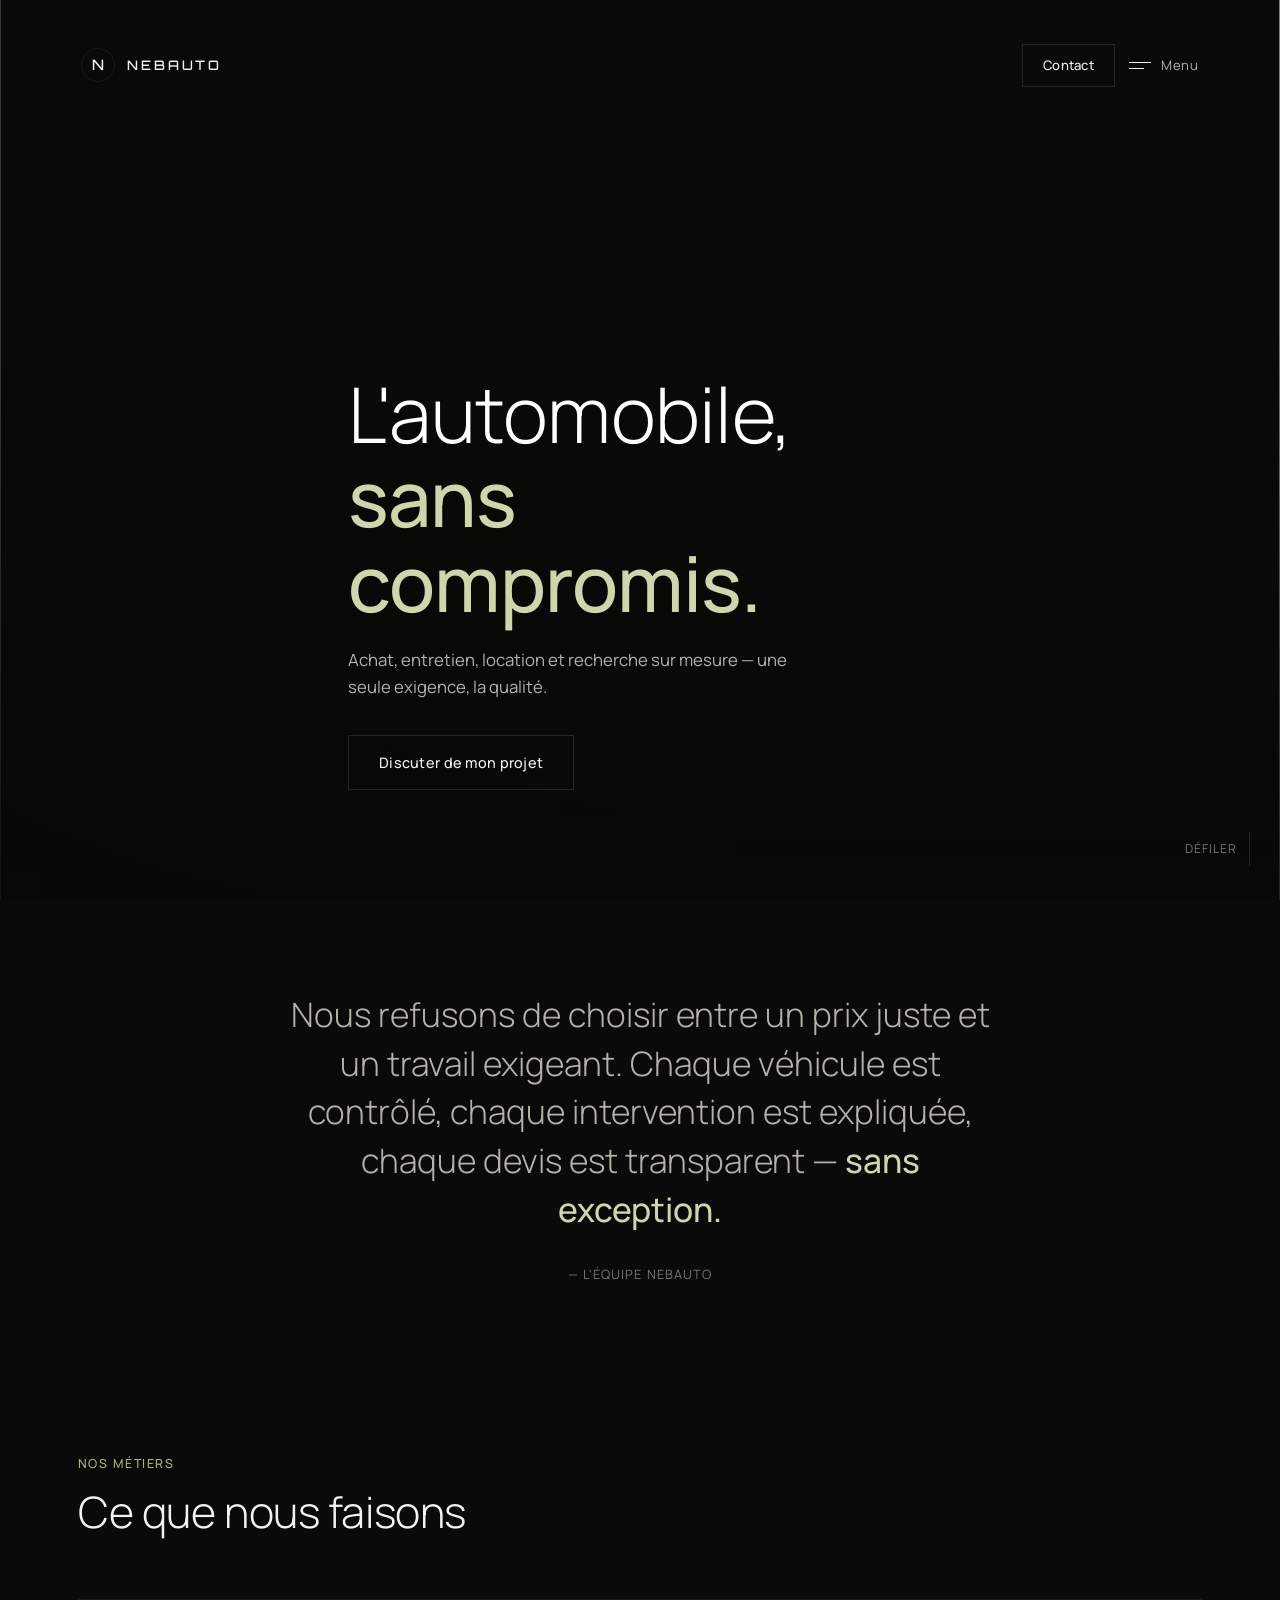
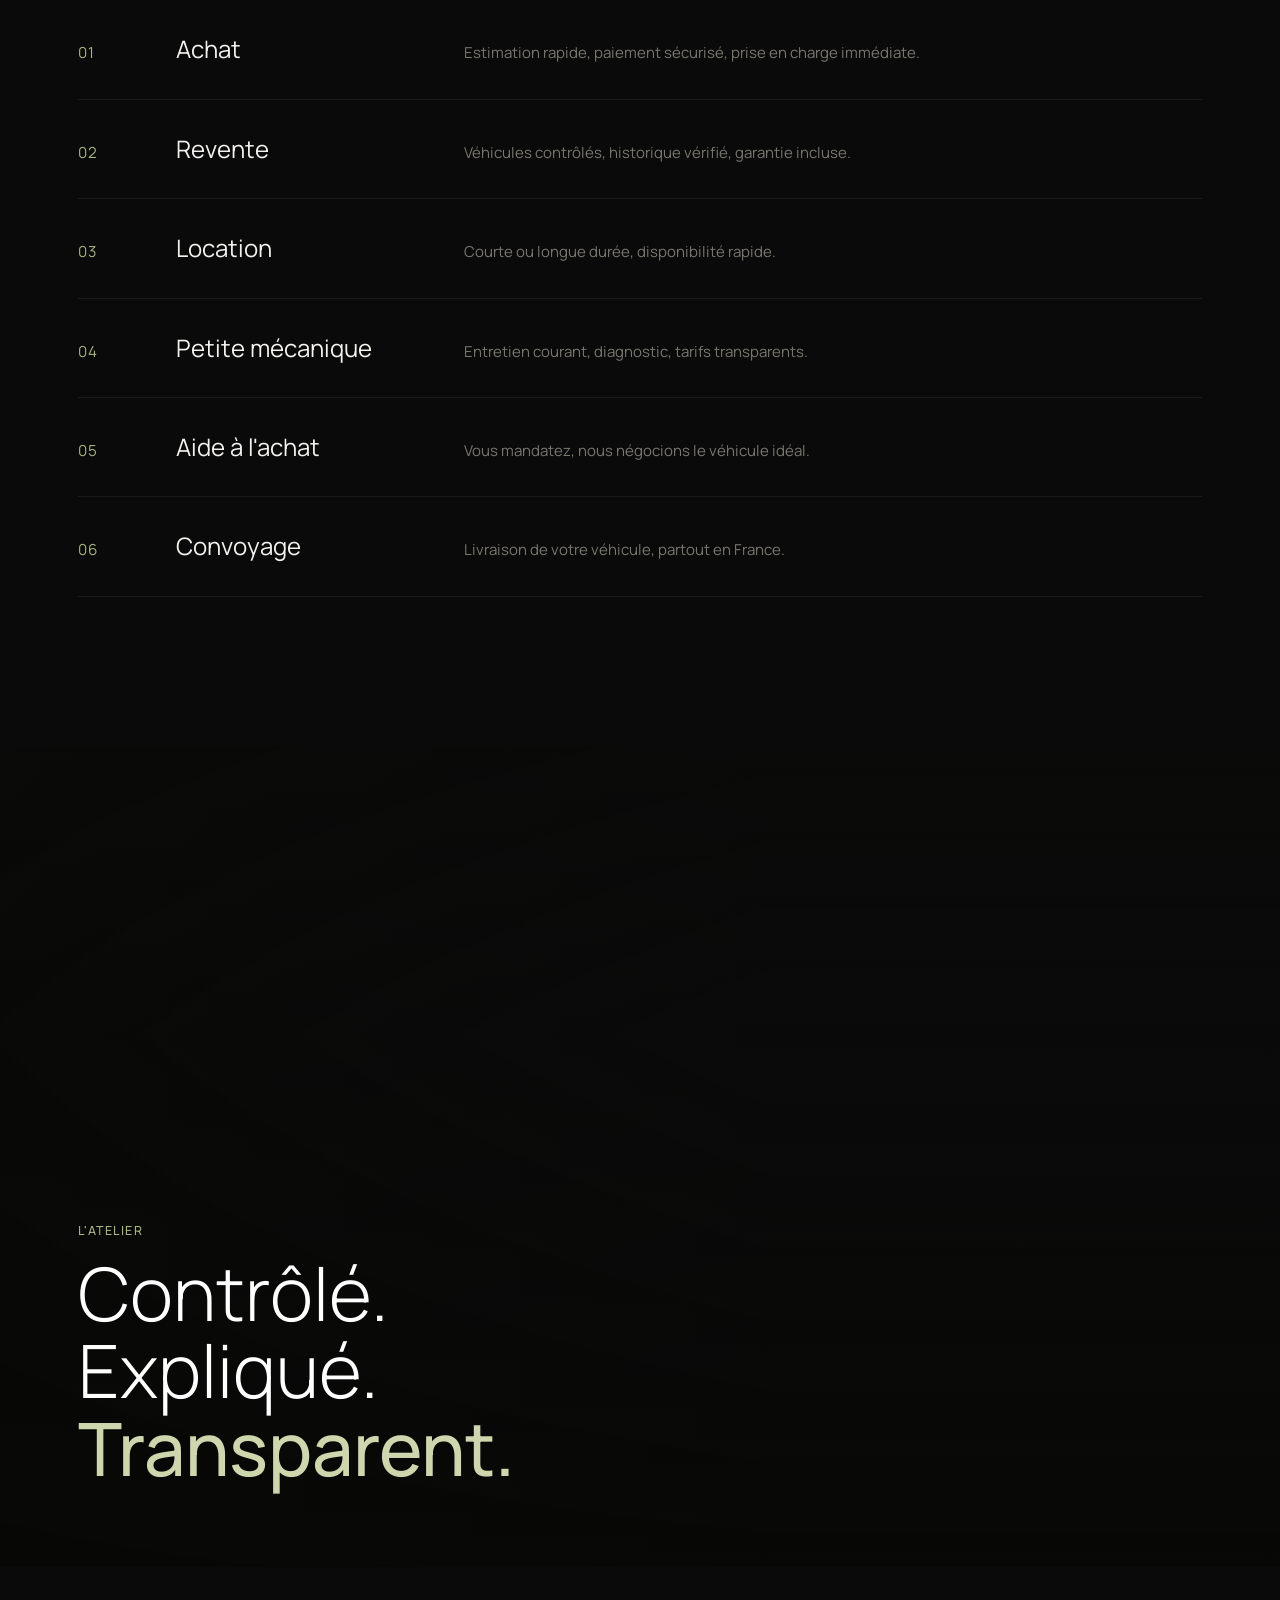
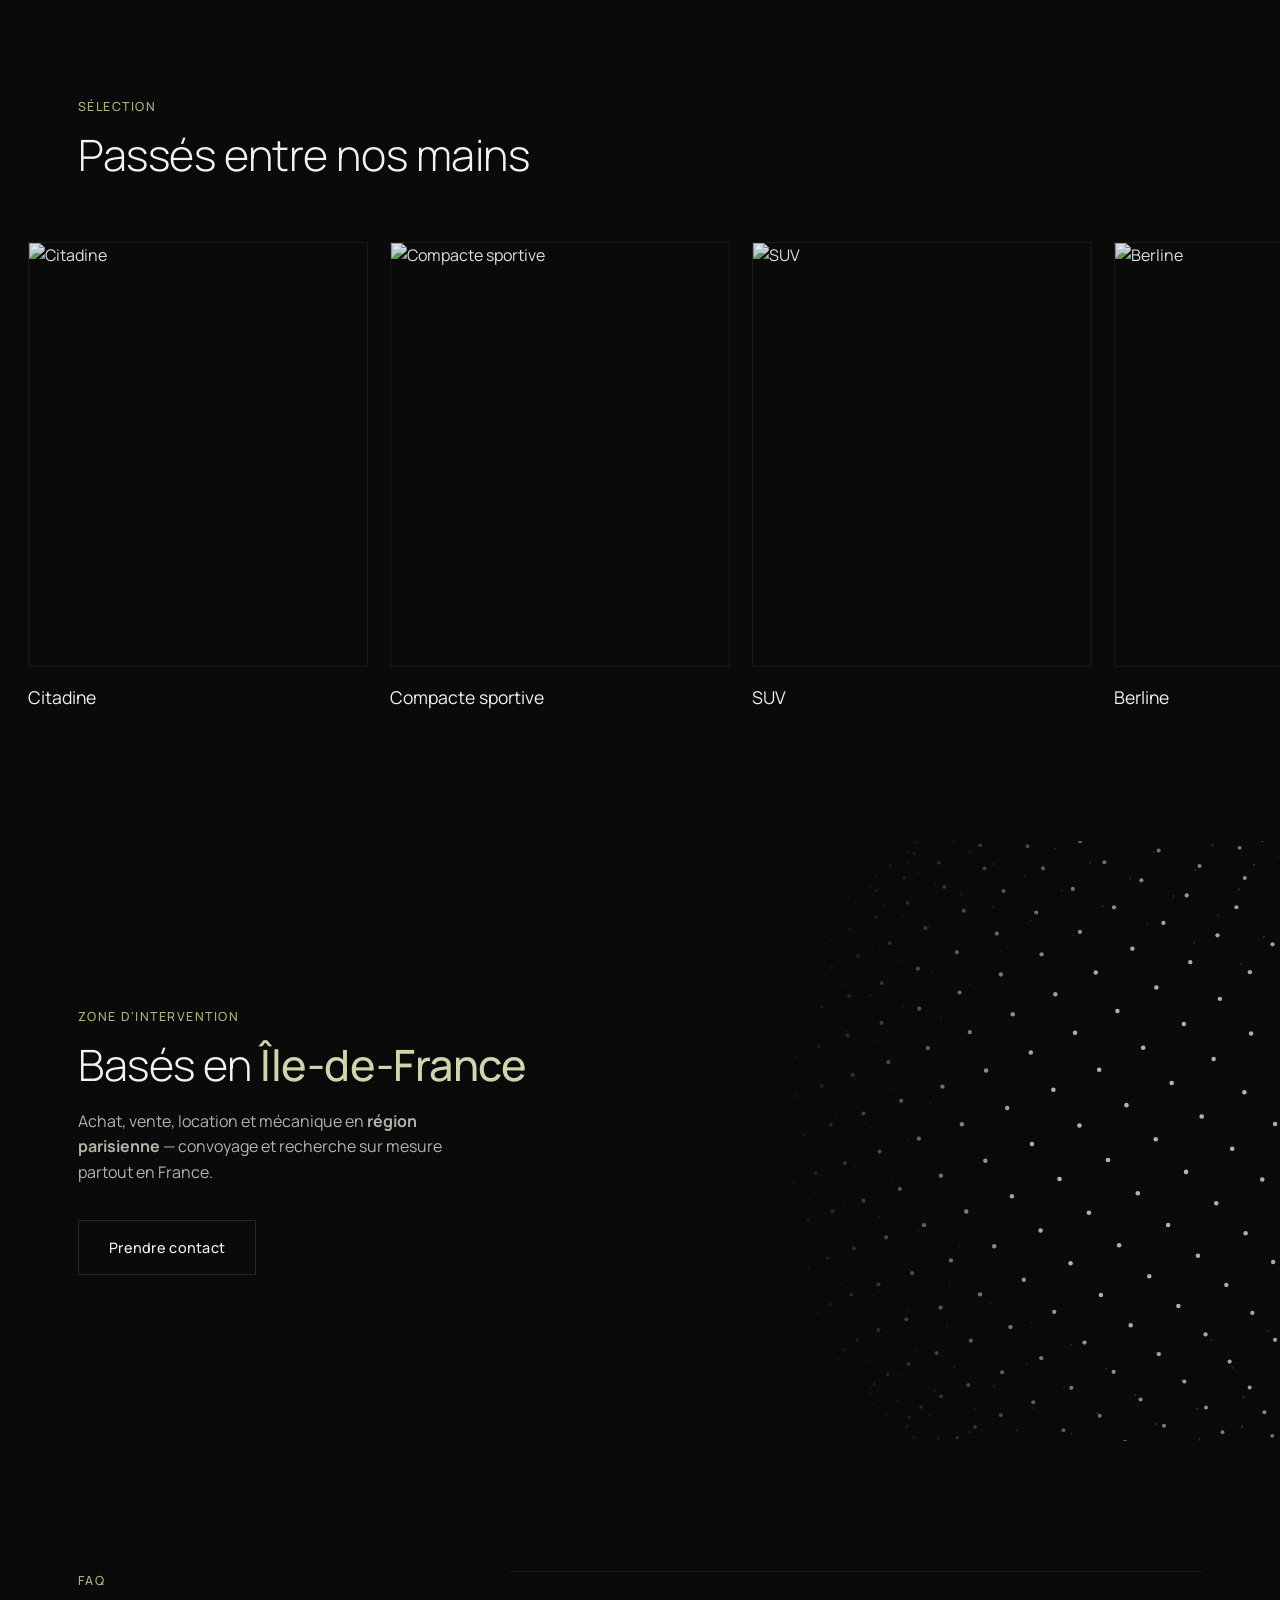
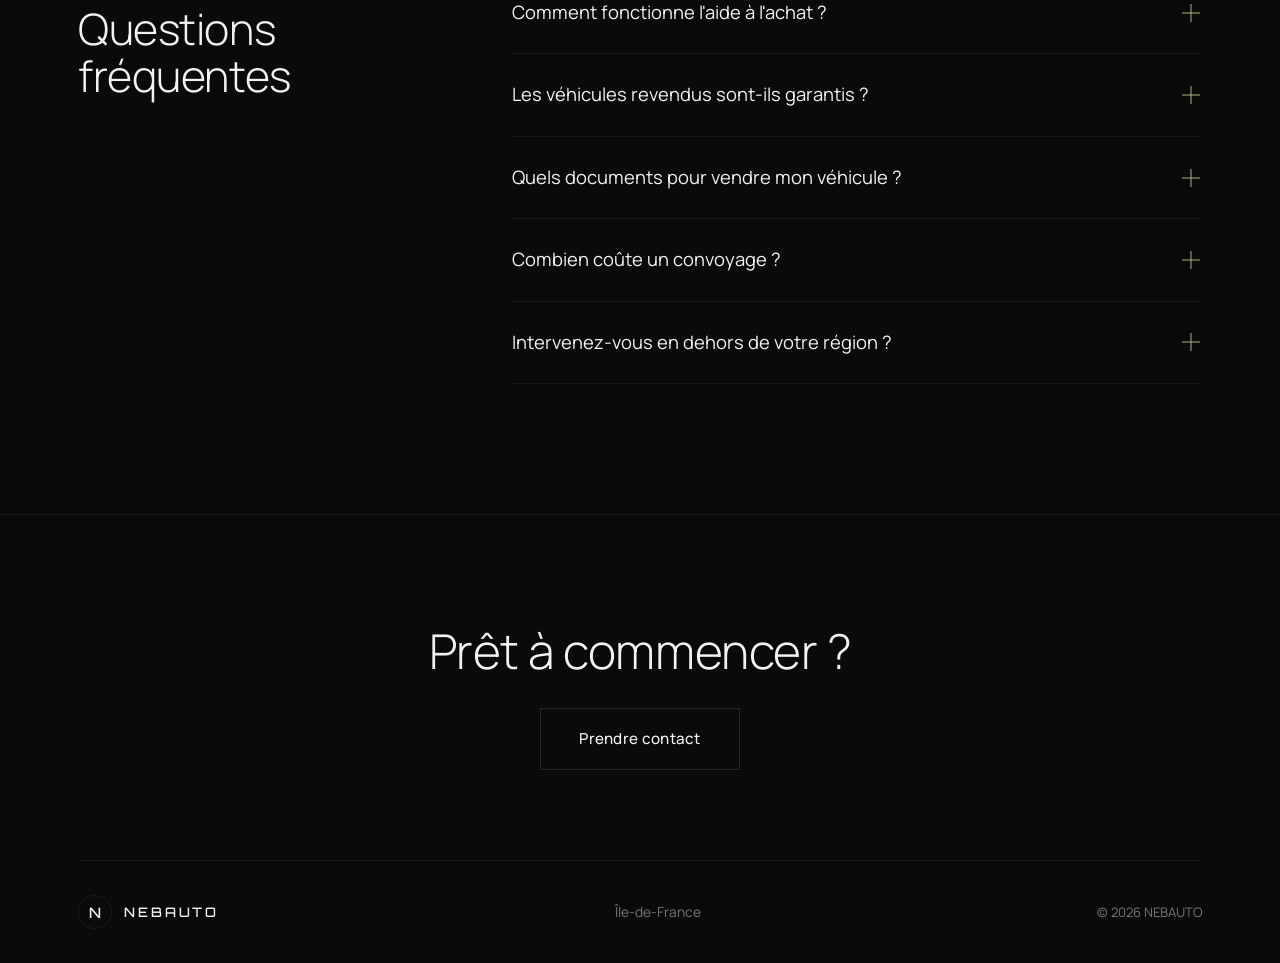
==== commit 9258bf77: "fix: contenu toujours visible meme si les animations ne se declenchent pas - Titre du hero anime en " ====
--- a/index.html
+++ b/index.html
@@ -31,7 +31,7 @@
 <link rel="preconnect" href="https://fonts.gstatic.com" crossorigin>
 <link href="https://fonts.googleapis.com/css2?family=Orbitron:wght@500;600;700&family=Manrope:wght@300;400;500;600;700&display=swap" rel="stylesheet">
 
-<link rel="stylesheet" href="css/style.css">
+<link rel="stylesheet" href="css/style.css?v=6">
 <script>document.documentElement.classList.add("js");</script>
 
 <script type="application/ld+json">
@@ -392,7 +392,7 @@
   </div>
 </div>
 
-<script src="js/globe.js" defer></script>
-<script src="js/main.js" defer></script>
+<script src="js/globe.js?v=6" defer></script>
+<script src="js/main.js?v=6" defer></script>
 </body>
 </html>
--- a/css/style.css
+++ b/css/style.css
@@ -92,7 +92,7 @@
   letter-spacing: 0.02em; color: var(--text); white-space: nowrap;
 }
 /* Higher specificity than [data-reveal] so revealed buttons keep every transition. */
-.btn-line, .btn-line[data-reveal] {
+.btn-line, .js .btn-line[data-reveal] {
   transition: border-color .3s var(--ease), color .4s var(--ease), translate .45s var(--ease),
               opacity .8s var(--ease), transform .8s var(--ease);
 }
@@ -224,7 +224,7 @@
   .hero-media img { animation: none; transform: scale(1.05); }
   .film-frame { clip-path: none; }
   .film-video { transform: none; }
-  .js .hero-title .line > span { transform: none; }
+  .hero-title .line > span { animation: none; }
 }
 .hero-video {
   position: absolute; inset: 0; width: 100%; height: 100%; object-fit: cover;
@@ -245,9 +245,10 @@
 }
 .hero-title .line { display: block; overflow: hidden; padding-bottom: 0.08em; margin-bottom: -0.08em; }
 .hero-title .line > span { display: block; }
-.js .hero-title .line > span { transform: translateY(110%); transition: transform 1.2s var(--ease); }
-.js .is-loaded .hero-title .line > span { transform: translateY(0); }
-.js .is-loaded .hero-title .line:nth-child(2) > span { transition-delay: .12s; }
+/* Pure CSS on purpose: the title must never depend on JS having loaded. */
+.hero-title .line > span { animation: line-up 1.2s var(--ease) .1s both; }
+.hero-title .line:nth-child(2) > span { animation-delay: .22s; }
+@keyframes line-up { from { transform: translateY(110%); } to { transform: translateY(0); } }
 .hero-sub { font-size: 1.05rem; color: var(--text-dim); max-width: 460px; margin-bottom: 34px; }
 
 .hero-content > [data-reveal] { transition-delay: 0s; }
@@ -500,8 +501,8 @@
 /* ==========================================================================
    Reveal-on-scroll
    ========================================================================== */
-[data-reveal] { opacity: 0; transform: translateY(22px); transition: opacity .8s var(--ease), transform .8s var(--ease); }
-[data-reveal].is-visible { opacity: 1; transform: translateY(0); }
+.js [data-reveal] { opacity: 0; transform: translateY(22px); transition: opacity .8s var(--ease), transform .8s var(--ease); }
+.js [data-reveal].is-visible { opacity: 1; transform: translateY(0); }
 
 /* ==========================================================================
    Responsive
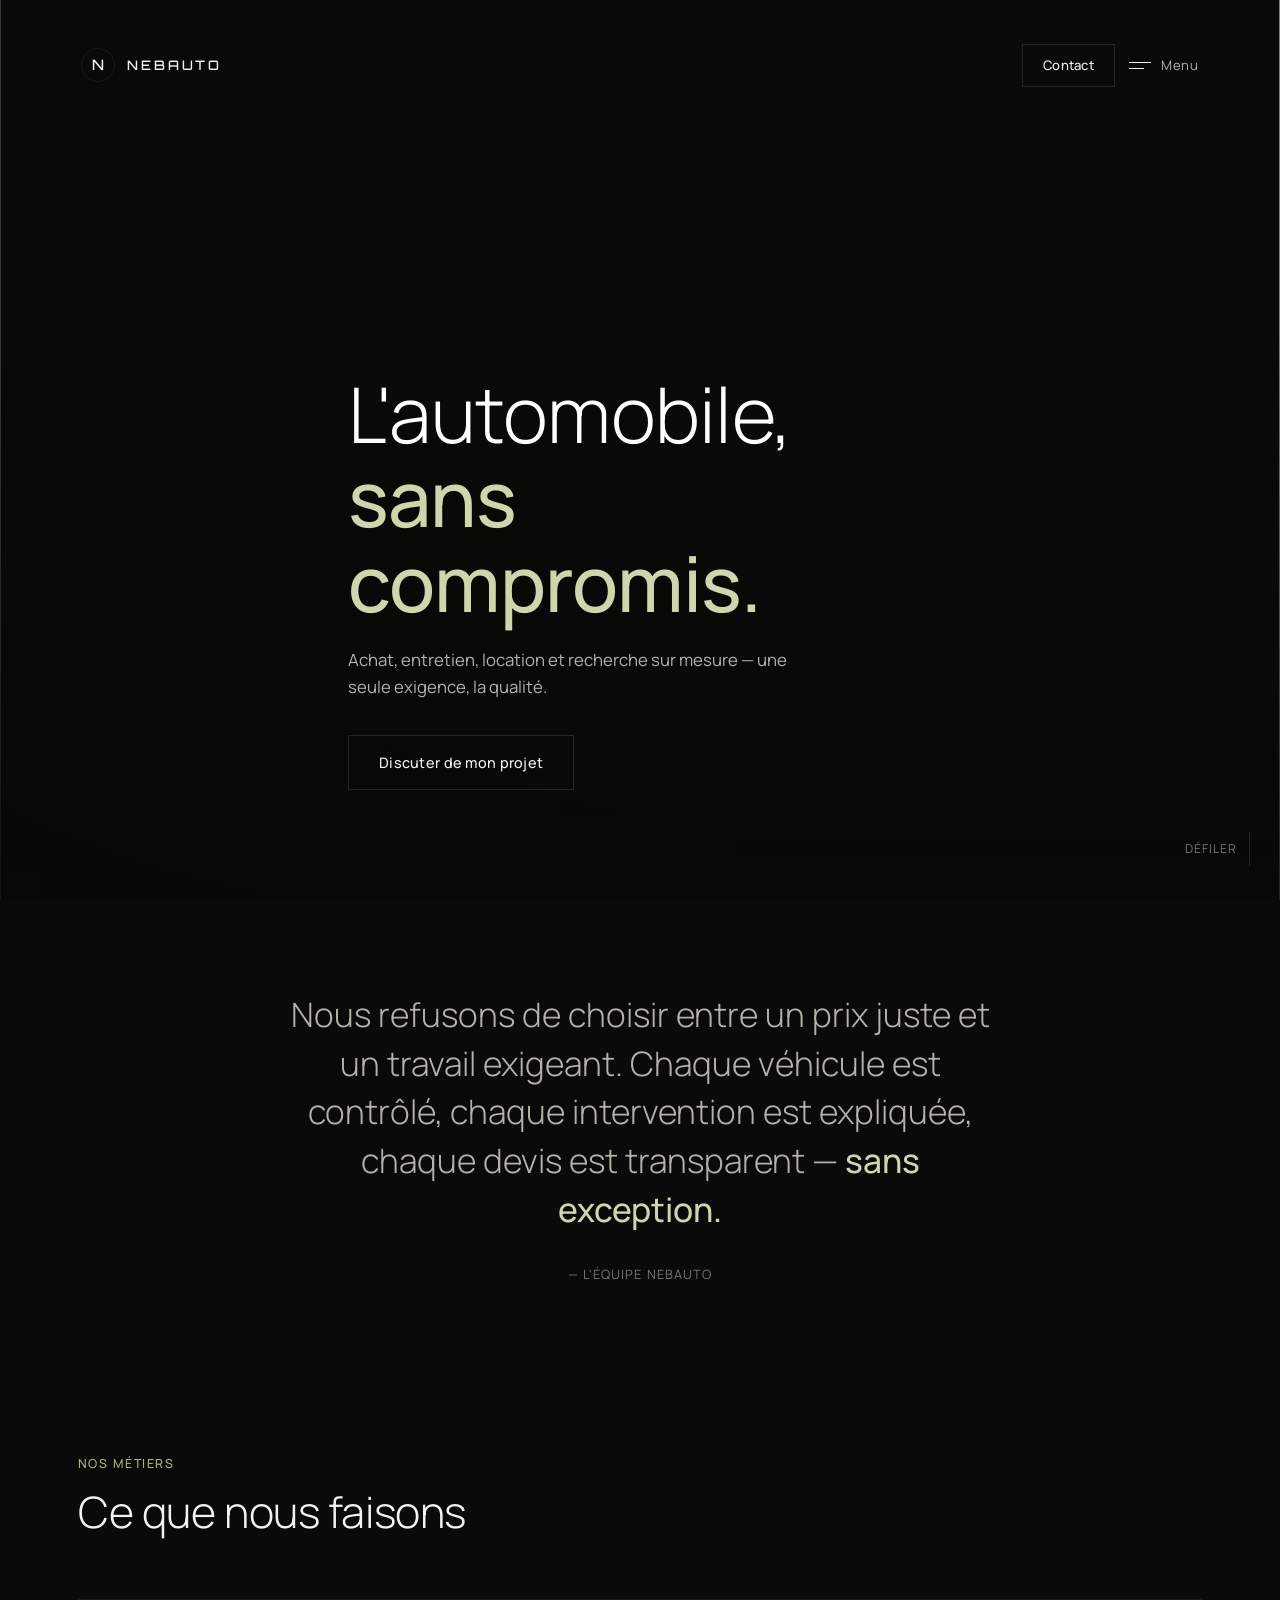
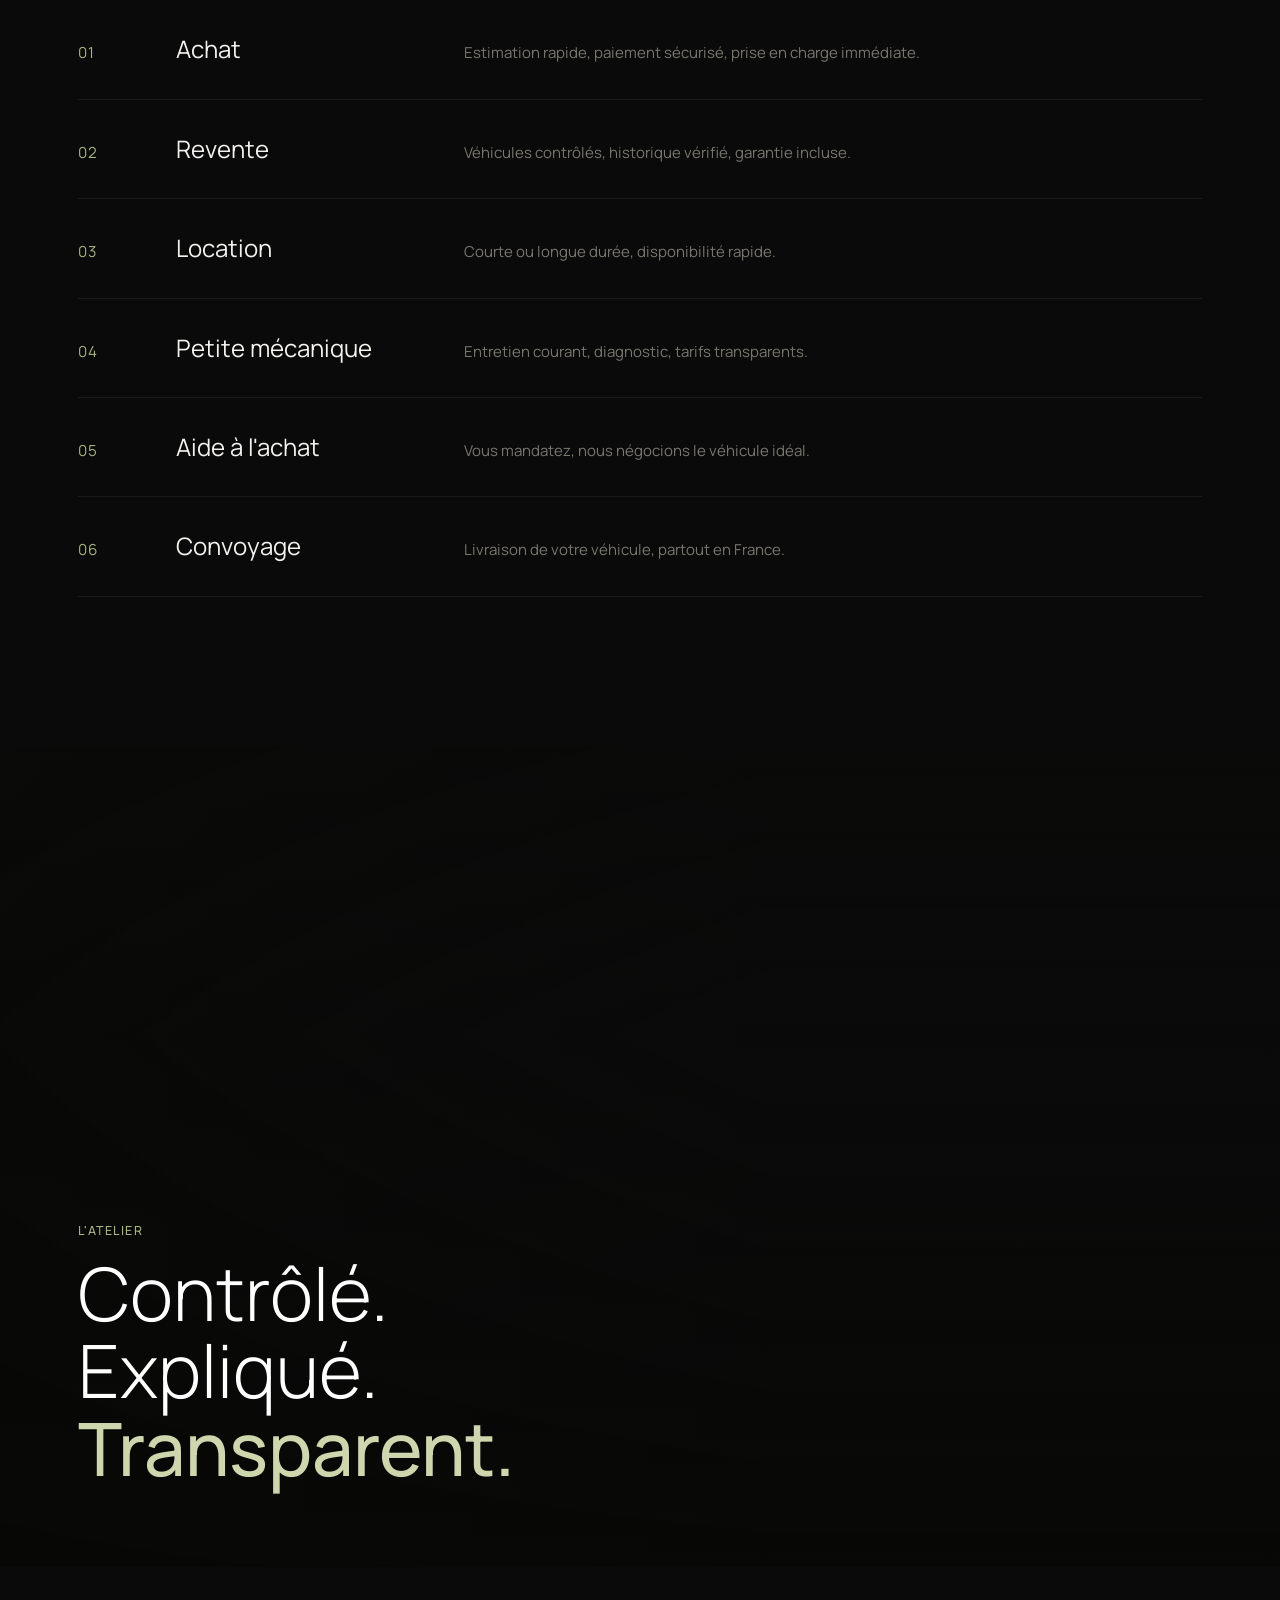
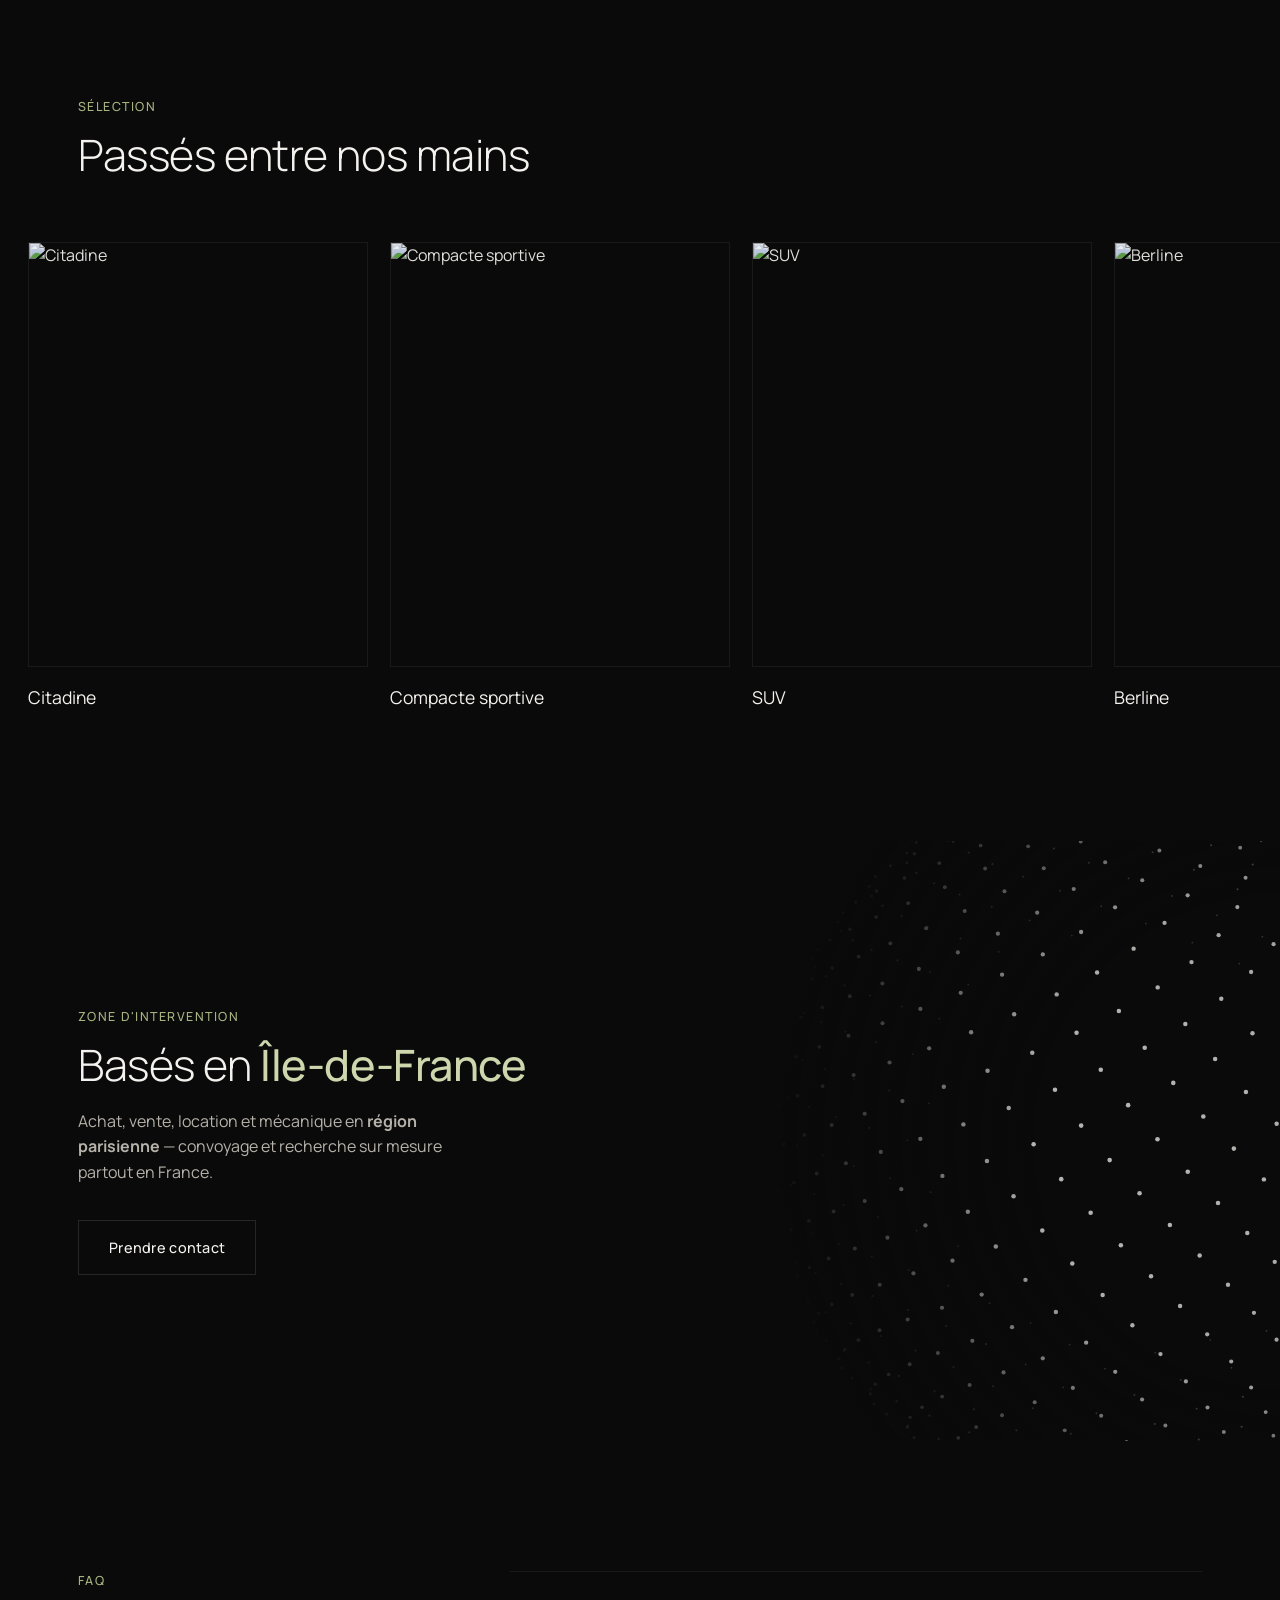
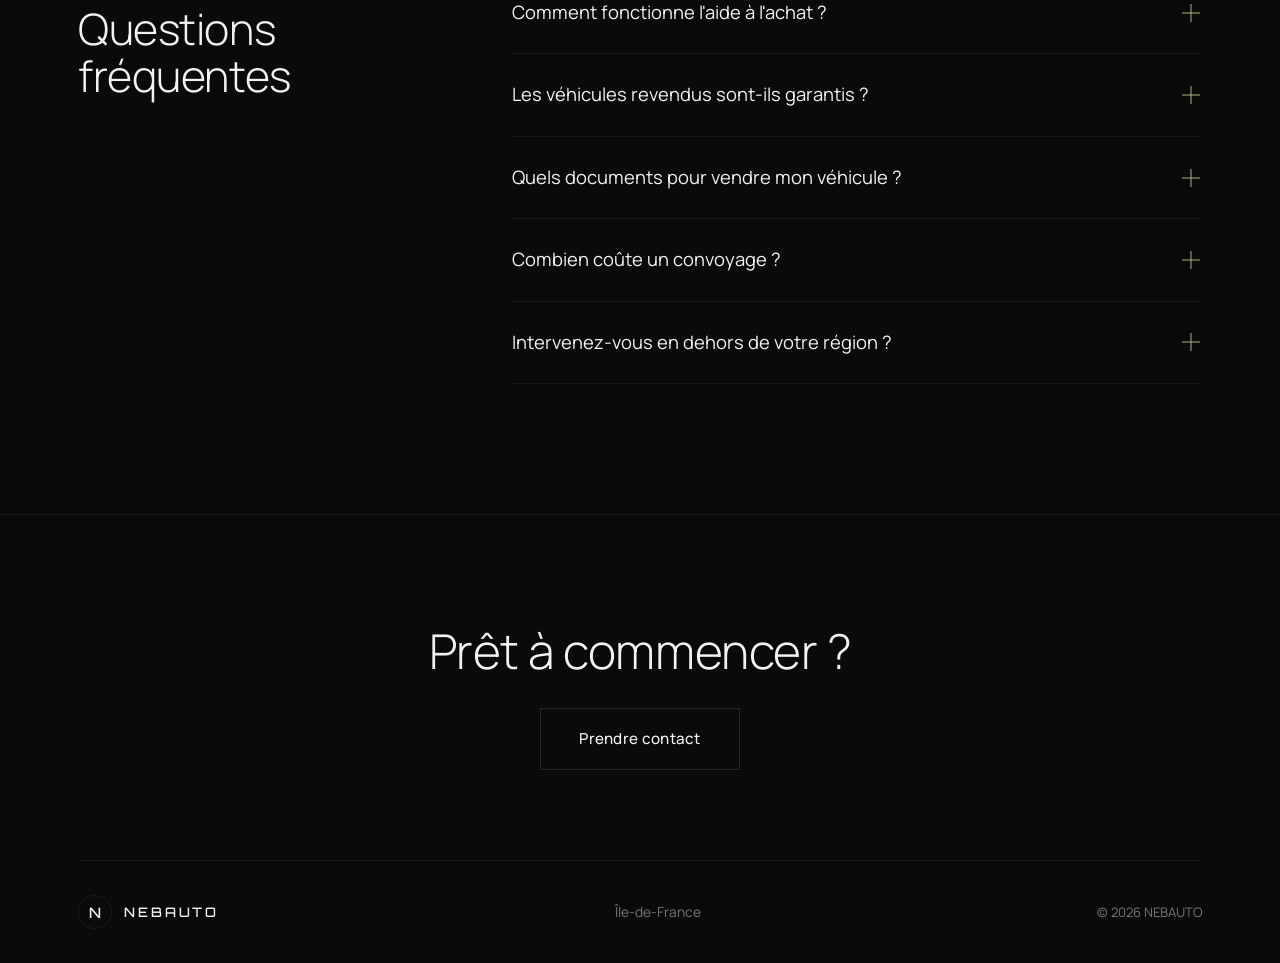
==== commit 8942c2b8: "refactor: retire les apercus image au survol des services Co-Authored-By: Claude Opus 5.5 <noreply@a" ====
--- a/index.html
+++ b/index.html
@@ -31,7 +31,7 @@
 <link rel="preconnect" href="https://fonts.gstatic.com" crossorigin>
 <link href="https://fonts.googleapis.com/css2?family=Orbitron:wght@500;600;700&family=Manrope:wght@300;400;500;600;700&display=swap" rel="stylesheet">
 
-<link rel="stylesheet" href="css/style.css?v=6">
+<link rel="stylesheet" href="css/style.css?v=7">
 <script>document.documentElement.classList.add("js");</script>
 
 <script type="application/ld+json">
@@ -143,32 +143,32 @@
       </div>
 
       <ol class="service-list" data-reveal>
-        <li data-preview="https://images.pexels.com/videos/10375432/adult-afro-american-arts-and-crafts-black-10375432.jpeg?auto=compress&cs=tinysrgb&w=640">
+        <li>
           <span class="num">01</span>
           <span class="s-title">Achat</span>
           <span class="s-desc">Estimation rapide, paiement sécurisé, prise en charge immédiate.</span>
         </li>
-        <li data-preview="https://images.pexels.com/videos/6873503/pexels-photo-6873503.jpeg?auto=compress&cs=tinysrgb&w=640">
+        <li>
           <span class="num">02</span>
           <span class="s-title">Revente</span>
           <span class="s-desc">Véhicules contrôlés, historique vérifié, garantie incluse.</span>
         </li>
-        <li data-preview="https://images.pexels.com/videos/13574385/cars-mercedes-car-13574385.jpeg?auto=compress&cs=tinysrgb&w=640">
+        <li>
           <span class="num">03</span>
           <span class="s-title">Location</span>
           <span class="s-desc">Courte ou longue durée, disponibilité rapide.</span>
         </li>
-        <li data-preview="https://images.pexels.com/videos/18101989/pexels-photo-18101989.jpeg?auto=compress&cs=tinysrgb&w=640">
+        <li>
           <span class="num">04</span>
           <span class="s-title">Petite mécanique</span>
           <span class="s-desc">Entretien courant, diagnostic, tarifs transparents.</span>
         </li>
-        <li data-preview="https://images.pexels.com/videos/7875596/-7875596.jpeg?auto=compress&cs=tinysrgb&w=640">
+        <li>
           <span class="num">05</span>
           <span class="s-title">Aide à l'achat</span>
           <span class="s-desc">Vous mandatez, nous négocions le véhicule idéal.</span>
         </li>
-        <li data-preview="https://images.pexels.com/videos/11356024/avenue-car-travel-night-shot-snapshot-11356024.jpeg?auto=compress&cs=tinysrgb&w=640">
+        <li>
           <span class="num">06</span>
           <span class="s-title">Convoyage</span>
           <span class="s-desc">Livraison de votre véhicule, partout en France.</span>
@@ -392,7 +392,7 @@
   </div>
 </div>
 
-<script src="js/globe.js?v=6" defer></script>
-<script src="js/main.js?v=6" defer></script>
+<script src="js/globe.js?v=7" defer></script>
+<script src="js/main.js?v=7" defer></script>
 </body>
 </html>
--- a/css/style.css
+++ b/css/style.css
@@ -298,7 +298,7 @@
 /* ==========================================================================
    Services — numbered list
    ========================================================================== */
-.service-list { position: relative; z-index: 2; border-top: 1px solid var(--line-soft); }
+.service-list { border-top: 1px solid var(--line-soft); }
 .service-list li {
   display: grid; grid-template-columns: 70px 1fr; gap: 6px 28px;
   padding: 30px 0; border-bottom: 1px solid var(--line-soft);
@@ -309,22 +309,6 @@
 @media (hover: hover) and (pointer: fine) {
   .service-list:hover li:not(:hover) { opacity: 0.38; }
 }
-
-.service-preview {
-  position: fixed; top: 0; left: 0; z-index: 1; pointer-events: none;
-  width: 260px; aspect-ratio: 4 / 5; overflow: hidden;
-  border: 1px solid var(--line);
-  opacity: 0; scale: 0.86;
-  transition: opacity .35s var(--ease), scale .5s var(--ease);
-  will-change: transform;
-}
-.service-preview.is-active { opacity: 1; scale: 1; }
-.service-preview img {
-  position: absolute; inset: 0; width: 100%; height: 100%; object-fit: cover;
-  opacity: 0; scale: 1.12; filter: saturate(0.85);
-  transition: opacity .45s var(--ease), scale .9s var(--ease);
-}
-.service-preview img.is-current { opacity: 1; scale: 1; }
 .num { font-family: var(--font-body); font-weight: 400; font-size: 0.95rem; color: var(--accent); letter-spacing: 0.04em; }
 .s-title { font-family: var(--font-display); font-weight: 400; font-size: 1.5rem; grid-column: 2; }
 .s-desc { grid-column: 2; color: var(--text-mute); font-size: 0.94rem; max-width: 520px; }
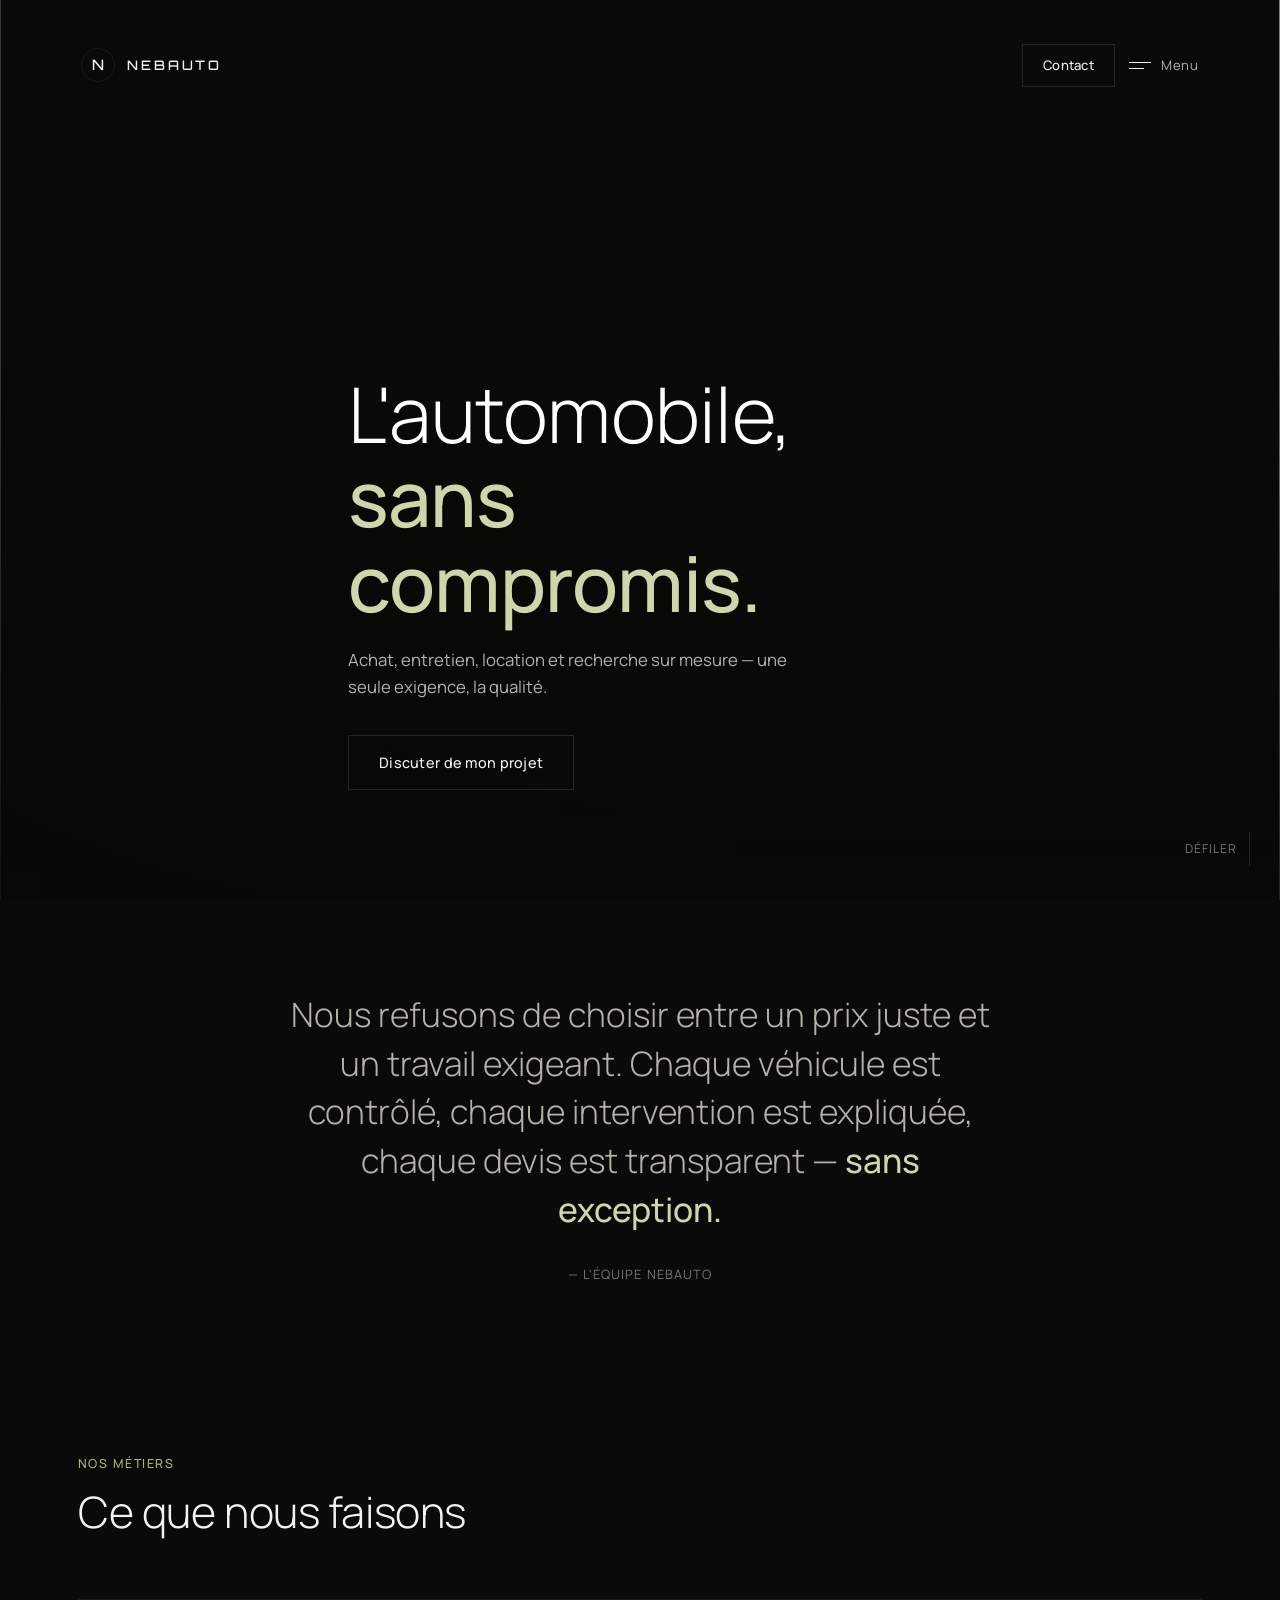
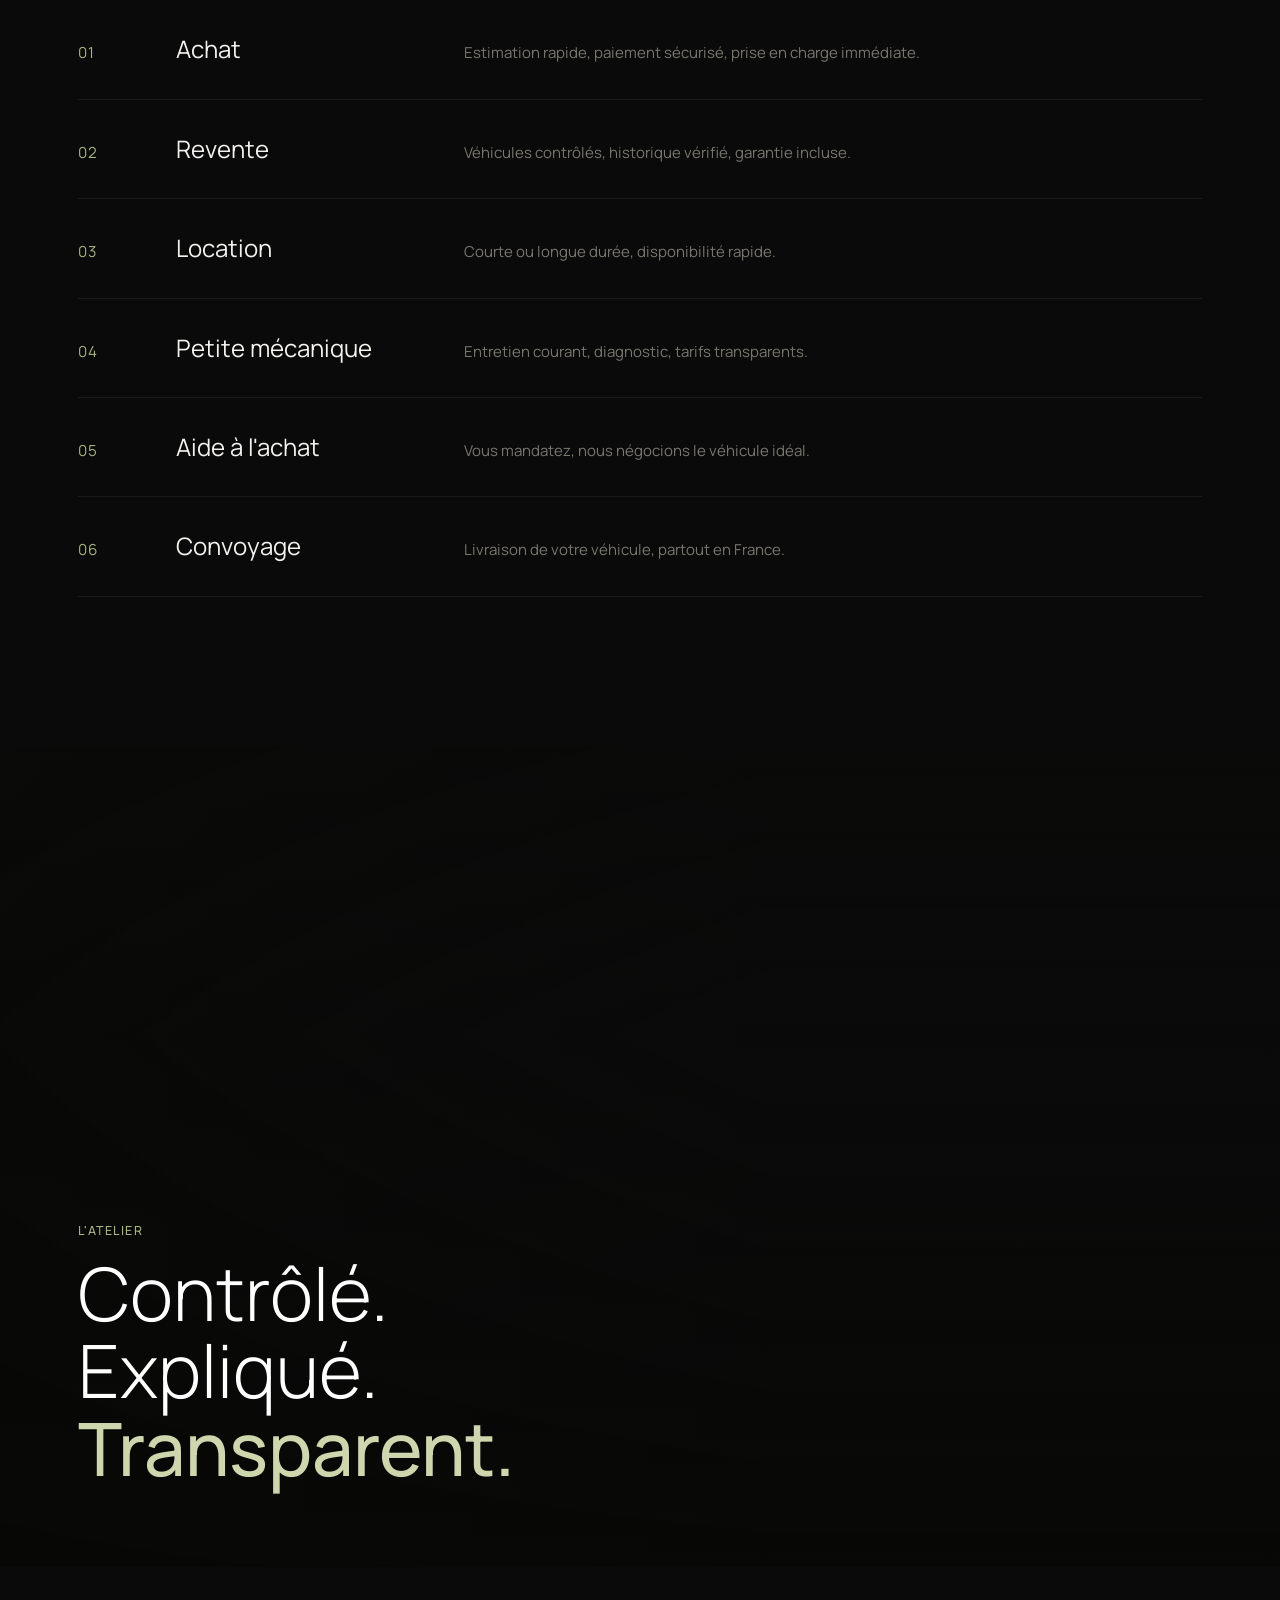
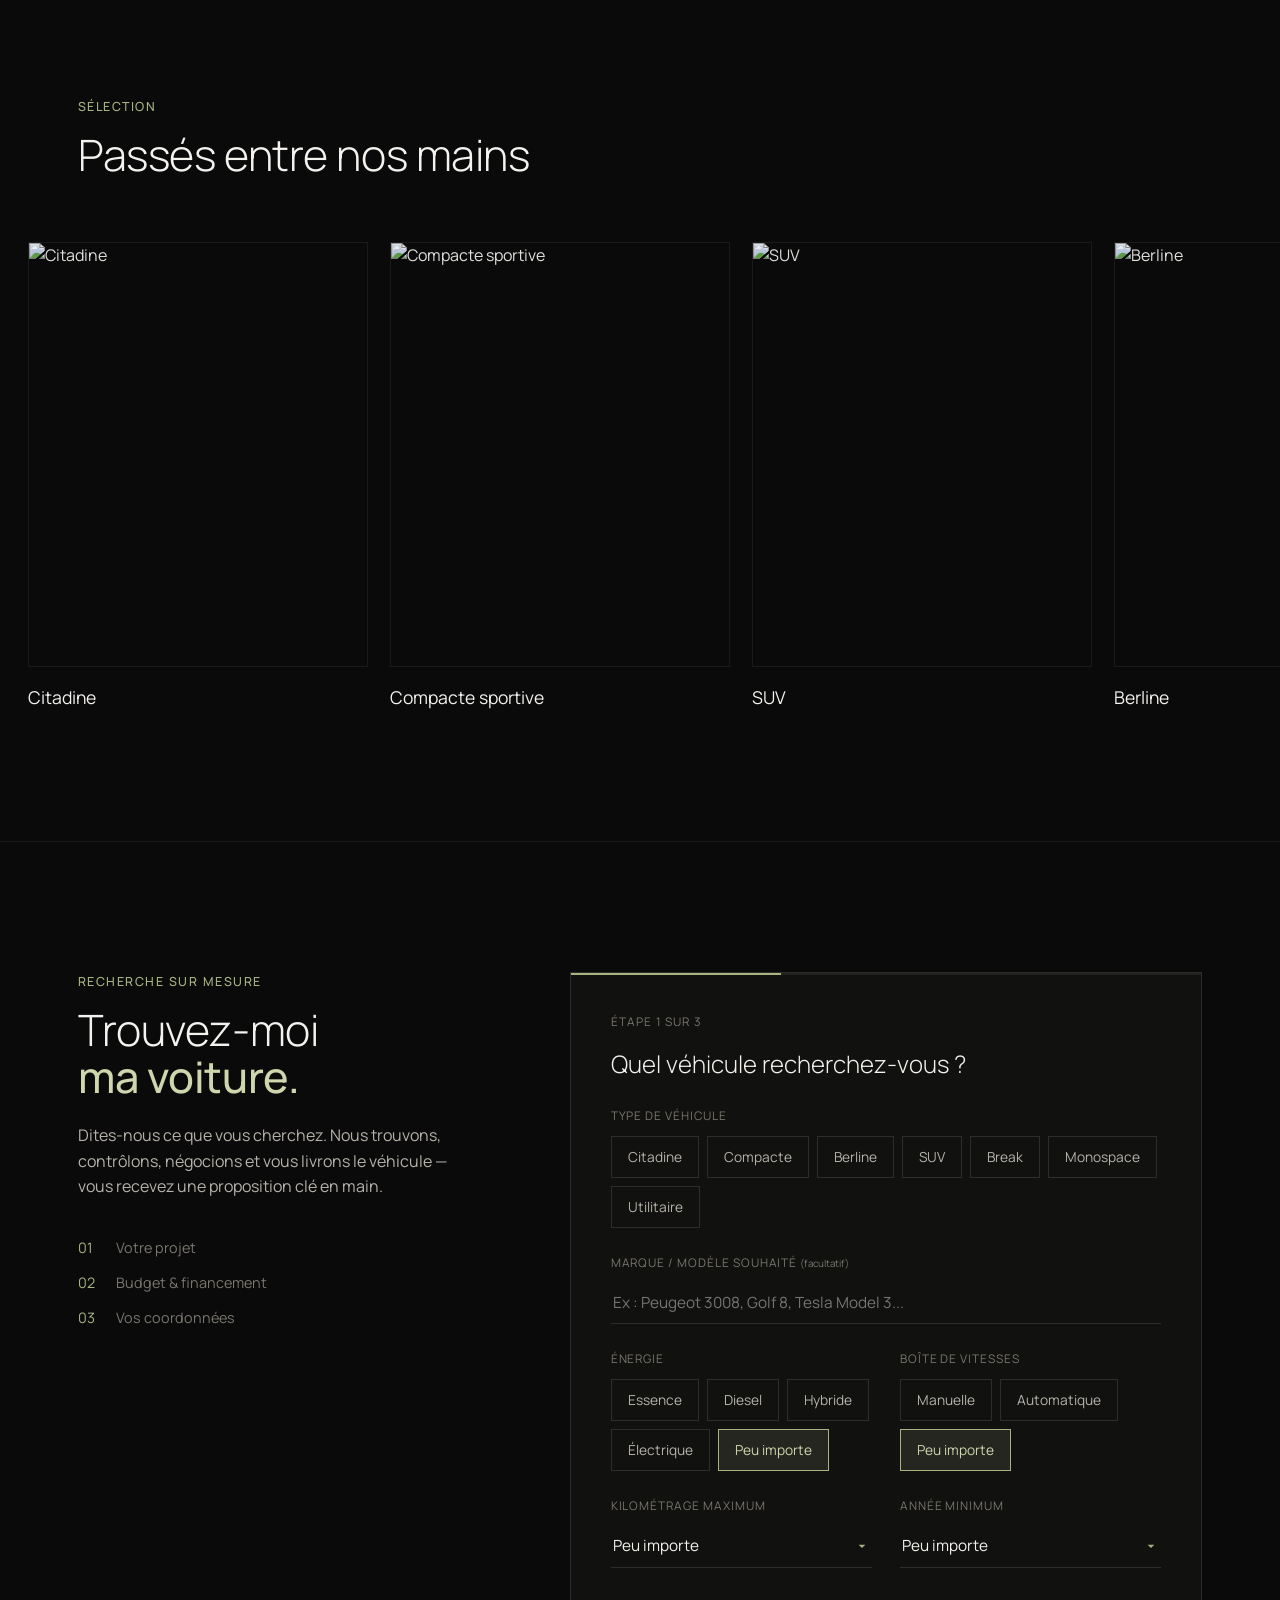
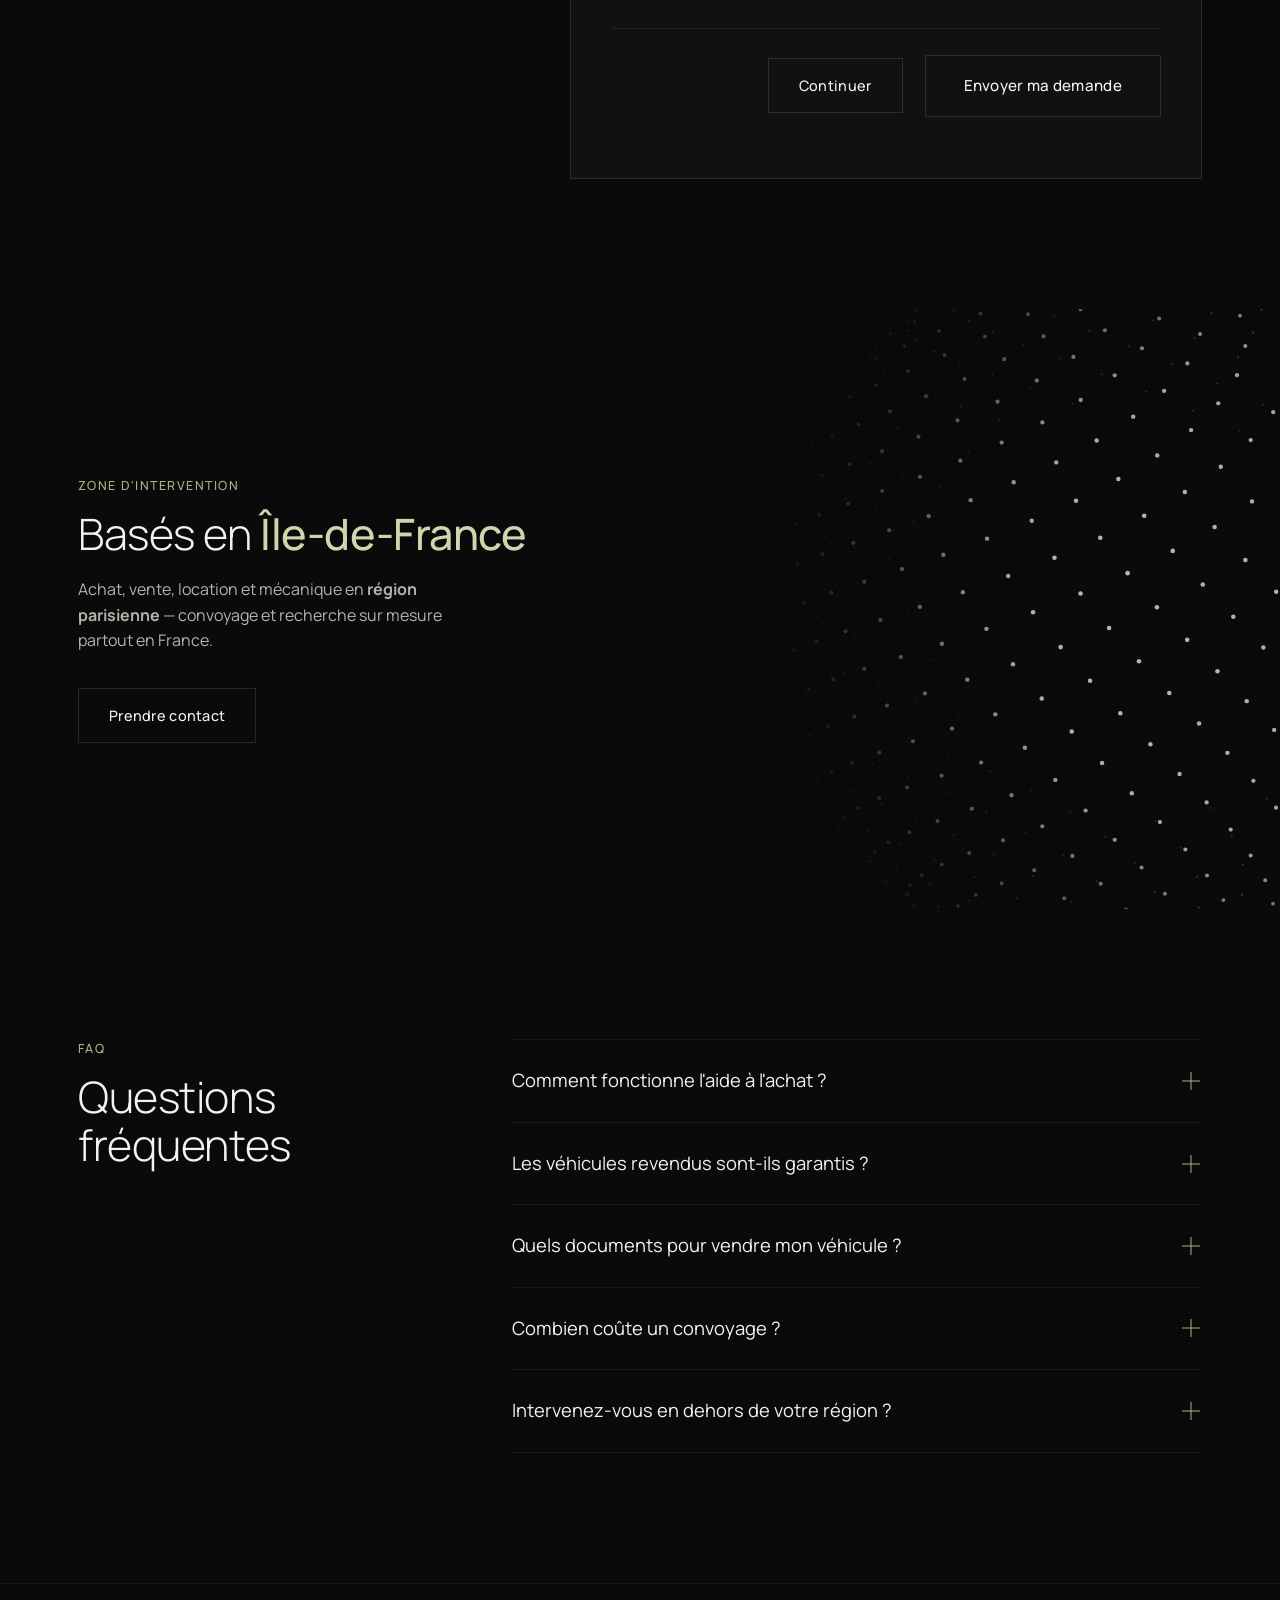
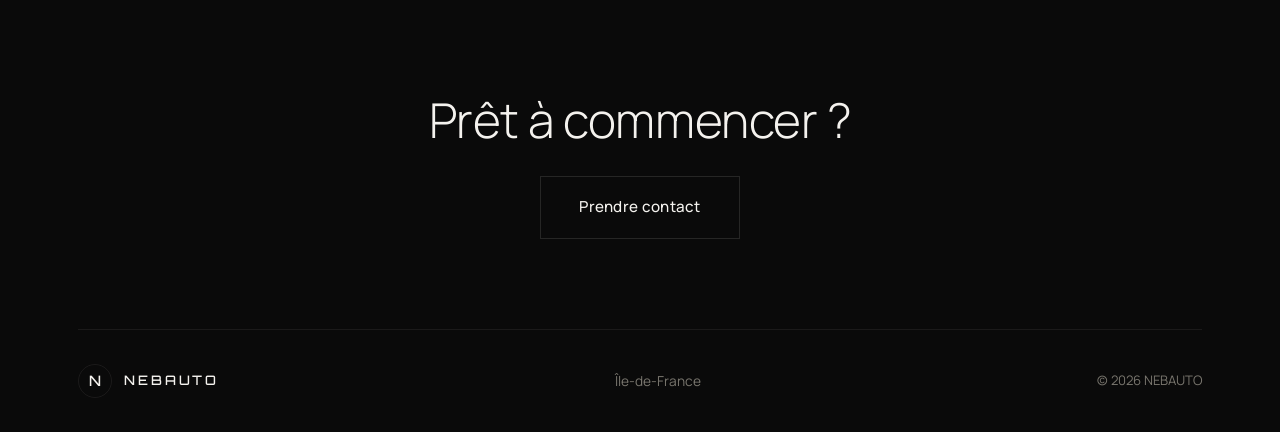
==== commit 874a3adb: "feat: questionnaire de recherche sur mesure Trouvez-moi ma voiture - Formulaire en 3 etapes: projet," ====
--- a/index.html
+++ b/index.html
@@ -31,7 +31,7 @@
 <link rel="preconnect" href="https://fonts.gstatic.com" crossorigin>
 <link href="https://fonts.googleapis.com/css2?family=Orbitron:wght@500;600;700&family=Manrope:wght@300;400;500;600;700&display=swap" rel="stylesheet">
 
-<link rel="stylesheet" href="css/style.css?v=7">
+<link rel="stylesheet" href="css/style.css?v=8">
 <script>document.documentElement.classList.add("js");</script>
 
 <script type="application/ld+json">
@@ -84,8 +84,9 @@
       <li><a href="#hero"><span class="nav-idx">01</span><span>Accueil</span></a></li>
       <li><a href="#services"><span class="nav-idx">02</span><span>Services</span></a></li>
       <li><a href="#selection"><span class="nav-idx">03</span><span>Sélection</span></a></li>
-      <li><a href="#zone"><span class="nav-idx">04</span><span>Zone d'intervention</span></a></li>
-      <li><a href="#faq"><span class="nav-idx">05</span><span>FAQ</span></a></li>
+      <li><a href="#recherche"><span class="nav-idx">04</span><span>Trouver ma voiture</span></a></li>
+      <li><a href="#zone"><span class="nav-idx">05</span><span>Zone d'intervention</span></a></li>
+      <li><a href="#faq"><span class="nav-idx">06</span><span>FAQ</span></a></li>
     </ol>
   </nav>
   <div class="nav-overlay-footer">
@@ -228,6 +229,196 @@
     </div>
   </section>
 
+  <!-- ============ SOURCING QUESTIONNAIRE ============ -->
+  <section class="section finder" id="recherche">
+    <div class="container finder-grid">
+      <div class="section-label finder-intro" data-reveal>
+        <span class="eyebrow">Recherche sur mesure</span>
+        <h2>Trouvez-moi<br><em>ma voiture.</em></h2>
+        <p class="finder-lead">Dites-nous ce que vous cherchez. Nous trouvons, contrôlons, négocions
+          et vous livrons le véhicule — vous recevez une proposition clé en main.</p>
+        <ol class="finder-steps-list" aria-hidden="true">
+          <li><span>01</span>Votre projet</li>
+          <li><span>02</span>Budget & financement</li>
+          <li><span>03</span>Vos coordonnées</li>
+        </ol>
+      </div>
+
+      <div class="finder-card" data-reveal>
+        <div class="finder-progress" aria-hidden="true"><span id="finderBar"></span></div>
+        <p class="finder-count" id="finderCount" aria-live="polite">Étape 1 sur 3</p>
+
+        <form id="finderForm" novalidate>
+          <!-- Step 1 -->
+          <fieldset class="finder-step is-active" data-step="1">
+            <legend>Quel véhicule recherchez-vous&nbsp;?</legend>
+
+            <div class="field">
+              <span class="field-label" id="fl-type">Type de véhicule</span>
+              <div class="chips" role="group" aria-labelledby="fl-type">
+                <label class="chip"><input type="checkbox" name="type" value="Citadine"><span>Citadine</span></label>
+                <label class="chip"><input type="checkbox" name="type" value="Compacte"><span>Compacte</span></label>
+                <label class="chip"><input type="checkbox" name="type" value="Berline"><span>Berline</span></label>
+                <label class="chip"><input type="checkbox" name="type" value="SUV"><span>SUV</span></label>
+                <label class="chip"><input type="checkbox" name="type" value="Break"><span>Break</span></label>
+                <label class="chip"><input type="checkbox" name="type" value="Monospace"><span>Monospace</span></label>
+                <label class="chip"><input type="checkbox" name="type" value="Utilitaire"><span>Utilitaire</span></label>
+              </div>
+            </div>
+
+            <div class="field">
+              <label class="field-label" for="ff-model">Marque / modèle souhaité <small>(facultatif)</small></label>
+              <input id="ff-model" name="modele" type="text" placeholder="Ex : Peugeot 3008, Golf 8, Tesla Model 3...">
+            </div>
+
+            <div class="field-row">
+              <div class="field">
+                <span class="field-label" id="fl-energy">Énergie</span>
+                <div class="chips" role="radiogroup" aria-labelledby="fl-energy">
+                  <label class="chip"><input type="radio" name="energie" value="Essence"><span>Essence</span></label>
+                  <label class="chip"><input type="radio" name="energie" value="Diesel"><span>Diesel</span></label>
+                  <label class="chip"><input type="radio" name="energie" value="Hybride"><span>Hybride</span></label>
+                  <label class="chip"><input type="radio" name="energie" value="Électrique"><span>Électrique</span></label>
+                  <label class="chip"><input type="radio" name="energie" value="Peu importe" checked><span>Peu importe</span></label>
+                </div>
+              </div>
+              <div class="field">
+                <span class="field-label" id="fl-gear">Boîte de vitesses</span>
+                <div class="chips" role="radiogroup" aria-labelledby="fl-gear">
+                  <label class="chip"><input type="radio" name="boite" value="Manuelle"><span>Manuelle</span></label>
+                  <label class="chip"><input type="radio" name="boite" value="Automatique"><span>Automatique</span></label>
+                  <label class="chip"><input type="radio" name="boite" value="Peu importe" checked><span>Peu importe</span></label>
+                </div>
+              </div>
+            </div>
+
+            <div class="field-row">
+              <div class="field">
+                <label class="field-label" for="ff-km">Kilométrage maximum</label>
+                <select id="ff-km" name="km_max">
+                  <option value="Peu importe">Peu importe</option>
+                  <option value="30 000 km">30 000 km</option>
+                  <option value="60 000 km">60 000 km</option>
+                  <option value="100 000 km">100 000 km</option>
+                  <option value="150 000 km">150 000 km</option>
+                </select>
+              </div>
+              <div class="field">
+                <label class="field-label" for="ff-year">Année minimum</label>
+                <select id="ff-year" name="annee_min"></select>
+              </div>
+            </div>
+          </fieldset>
+
+          <!-- Step 2 -->
+          <fieldset class="finder-step" data-step="2">
+            <legend>Votre budget</legend>
+
+            <div class="field">
+              <label class="field-label" for="ff-budget">Budget maximum, tout compris</label>
+              <div class="budget">
+                <output id="ff-budget-out" for="ff-budget">20 000 €</output>
+                <input id="ff-budget" name="budget" type="range" min="3000" max="100000" step="1000" value="20000">
+                <div class="budget-scale" aria-hidden="true"><span>3 000 €</span><span>100 000 € et +</span></div>
+              </div>
+            </div>
+
+            <div class="field">
+              <span class="field-label" id="fl-fin">Mode de paiement</span>
+              <div class="chips" role="radiogroup" aria-labelledby="fl-fin">
+                <label class="chip"><input type="radio" name="financement" value="Comptant" required><span>Comptant</span></label>
+                <label class="chip"><input type="radio" name="financement" value="Crédit"><span>Crédit</span></label>
+                <label class="chip"><input type="radio" name="financement" value="Location (LOA / LLD)"><span>LOA / LLD</span></label>
+                <label class="chip"><input type="radio" name="financement" value="À définir"><span>À définir</span></label>
+              </div>
+              <p class="field-error" data-error-for="financement">Choisissez un mode de paiement.</p>
+            </div>
+
+            <div class="field" id="ff-apport-field" hidden>
+              <label class="field-label" for="ff-apport">Apport envisagé <small>(facultatif)</small></label>
+              <input id="ff-apport" name="apport" type="text" inputmode="numeric" placeholder="Ex : 5 000 €">
+            </div>
+
+            <div class="field-row">
+              <div class="field">
+                <span class="field-label" id="fl-trade">Reprise de votre véhicule actuel&nbsp;?</span>
+                <div class="chips" role="radiogroup" aria-labelledby="fl-trade">
+                  <label class="chip"><input type="radio" name="reprise" value="Oui"><span>Oui</span></label>
+                  <label class="chip"><input type="radio" name="reprise" value="Non" checked><span>Non</span></label>
+                </div>
+              </div>
+              <div class="field">
+                <label class="field-label" for="ff-delay">Délai souhaité</label>
+                <select id="ff-delay" name="delai">
+                  <option value="Dès que possible">Dès que possible</option>
+                  <option value="Sous 1 mois">Sous 1 mois</option>
+                  <option value="1 à 3 mois" selected>1 à 3 mois</option>
+                  <option value="Pas pressé">Pas pressé</option>
+                </select>
+              </div>
+            </div>
+          </fieldset>
+
+          <!-- Step 3 -->
+          <fieldset class="finder-step" data-step="3">
+            <legend>Où vous envoyer nos propositions&nbsp;?</legend>
+
+            <div class="field-row">
+              <div class="field">
+                <label class="field-label" for="ff-name">Nom complet</label>
+                <input id="ff-name" name="nom" type="text" autocomplete="name" required placeholder="Jean Dupont">
+                <p class="field-error" data-error-for="nom">Indiquez votre nom.</p>
+              </div>
+              <div class="field">
+                <label class="field-label" for="ff-zip">Code postal</label>
+                <input id="ff-zip" name="code_postal" type="text" inputmode="numeric" autocomplete="postal-code" placeholder="75000" maxlength="5">
+              </div>
+            </div>
+
+            <div class="field-row">
+              <div class="field">
+                <label class="field-label" for="ff-email">Email</label>
+                <input id="ff-email" name="email" type="email" autocomplete="email" required placeholder="vous@email.fr">
+                <p class="field-error" data-error-for="email">Indiquez un email valide.</p>
+              </div>
+              <div class="field">
+                <label class="field-label" for="ff-phone">Téléphone</label>
+                <input id="ff-phone" name="telephone" type="tel" autocomplete="tel" required placeholder="06 00 00 00 00">
+                <p class="field-error" data-error-for="telephone">Indiquez votre téléphone.</p>
+              </div>
+            </div>
+
+            <div class="field">
+              <label class="field-label" for="ff-notes">Précisions <small>(facultatif)</small></label>
+              <textarea id="ff-notes" name="precisions" rows="3" placeholder="Couleur, options indispensables, usage (ville, autoroute)..."></textarea>
+            </div>
+
+            <label class="consent">
+              <input type="checkbox" name="consentement" value="oui" required>
+              <span>J'accepte que NEBAUTO utilise ces informations pour traiter ma demande et me recontacter.
+                Elles ne sont ni revendues ni utilisées à d'autres fins.</span>
+            </label>
+            <p class="field-error" data-error-for="consentement">Votre accord est nécessaire pour traiter la demande.</p>
+          </fieldset>
+
+          <div class="finder-nav">
+            <button type="button" class="finder-back" id="finderBack" hidden>Retour</button>
+            <button type="button" class="btn-line" id="finderNext">Continuer</button>
+            <button type="submit" class="btn-line btn-line-lg" id="finderSubmit" hidden>Envoyer ma demande</button>
+          </div>
+          <p class="finder-status" id="finderStatus" role="status"></p>
+        </form>
+
+        <div class="finder-success" id="finderSuccess" hidden tabindex="-1">
+          <span class="eyebrow">Demande reçue</span>
+          <h3>Merci, on s'en occupe.</h3>
+          <p id="finderSuccessText">Nous revenons vers vous sous 48 h ouvrées avec une première sélection.</p>
+          <button type="button" class="btn-line" id="finderRestart">Nouvelle demande</button>
+        </div>
+      </div>
+    </div>
+  </section>
+
   <!-- ============ ZONE / GLOBE ============ -->
   <section class="section zone-section" id="zone">
     <div class="globe-wrap" aria-hidden="true">
@@ -392,7 +583,7 @@
   </div>
 </div>
 
-<script src="js/globe.js?v=7" defer></script>
-<script src="js/main.js?v=7" defer></script>
+<script src="js/globe.js?v=8" defer></script>
+<script src="js/main.js?v=8" defer></script>
 </body>
 </html>
--- a/css/style.css
+++ b/css/style.css
@@ -182,6 +182,7 @@
 .nav-overlay li:nth-child(3) { transition-delay: .15s; }
 .nav-overlay li:nth-child(4) { transition-delay: .2s; }
 .nav-overlay li:nth-child(5) { transition-delay: .25s; }
+.nav-overlay li:nth-child(6) { transition-delay: .3s; }
 .nav-overlay li:last-child { border-bottom: 1px solid var(--line-soft); }
 
 .nav-overlay a {
@@ -383,6 +384,107 @@
 .selection-card figcaption {
   padding-top: 16px; font-family: var(--font-display); font-weight: 400;
   font-size: 1.1rem; color: var(--text);
+}
+
+/* ==========================================================================
+   Finder — sourcing questionnaire (3 steps)
+   ========================================================================== */
+.finder { border-top: 1px solid var(--line-soft); }
+.finder-grid { display: grid; grid-template-columns: 0.8fr 1.2fr; gap: 70px; align-items: start; }
+.finder-intro { margin-bottom: 0; position: sticky; top: calc(var(--header-h-scrolled) + 40px); }
+.finder-intro h2 { margin-bottom: 22px; }
+.finder-lead { color: var(--text-dim); max-width: 400px; margin-bottom: 36px; }
+.finder-steps-list { display: flex; flex-direction: column; gap: 12px; }
+.finder-steps-list li { display: flex; gap: 16px; font-size: 0.9rem; color: var(--text-mute); }
+.finder-steps-list span { color: var(--accent); min-width: 22px; }
+
+.finder-card { border: 1px solid var(--line); background: var(--bg-alt); padding: 40px 40px 34px; position: relative; }
+.finder-progress { position: absolute; inset: 0 0 auto 0; height: 2px; background: var(--line-soft); }
+.finder-progress span {
+  display: block; height: 100%; width: 33.33%; background: var(--accent);
+  transition: width .6s var(--ease);
+}
+.finder-count { font-size: 0.74rem; letter-spacing: 0.1em; text-transform: uppercase; color: var(--text-mute); margin-bottom: 18px; }
+
+.finder-step { border: 0; display: none; }
+.finder-step.is-active { display: block; animation: step-in .5s var(--ease); }
+@keyframes step-in { from { opacity: 0; transform: translateX(14px); } to { opacity: 1; transform: none; } }
+.finder-step legend {
+  font-family: var(--font-display); font-weight: 300; font-size: 1.5rem; line-height: 1.2;
+  margin-bottom: 28px; padding: 0;
+}
+
+.field { margin-bottom: 26px; display: flex; flex-direction: column; gap: 10px; min-width: 0; }
+.field-row { display: grid; grid-template-columns: 1fr 1fr; gap: 0 28px; }
+.field-label { font-size: 0.74rem; letter-spacing: 0.08em; text-transform: uppercase; color: var(--text-mute); }
+.field-label small { text-transform: none; letter-spacing: 0; }
+.field input[type="text"], .field input[type="email"], .field input[type="tel"], .field select, .field textarea {
+  background: transparent; border-bottom: 1px solid var(--line); border-radius: 0;
+  padding: 8px 2px; font-size: 0.96rem; color: var(--text); width: 100%; transition: border-color .2s;
+}
+.field input:focus, .field select:focus, .field textarea:focus { border-color: var(--accent); outline: none; }
+.field textarea { resize: vertical; min-height: 70px; }
+.field select {
+  appearance: none; padding-right: 22px;
+  background-image: url("data:image/svg+xml,%3Csvg xmlns='http://www.w3.org/2000/svg' width='16' height='16' viewBox='0 0 24 24'%3E%3Cpath fill='%23a7b481' d='M7 10l5 5 5-5z'/%3E%3C/svg%3E");
+  background-repeat: no-repeat; background-position: right 2px center;
+}
+.field select option { background: var(--bg-alt); }
+.field.has-error input, .field.has-error select { border-color: #c98a6b; }
+
+.chips { display: flex; flex-wrap: wrap; gap: 8px; }
+.chip { position: relative; cursor: pointer; }
+.chip input { position: absolute; opacity: 0; width: 1px; height: 1px; }
+.chip span {
+  display: inline-block; padding: 9px 16px; border: 1px solid var(--line); font-size: 0.86rem; color: var(--text-dim);
+  transition: border-color .25s var(--ease), color .25s var(--ease), background .25s var(--ease);
+}
+.chip:hover span { border-color: var(--accent-dim); color: var(--text); }
+.chip input:checked + span { border-color: var(--accent); background: var(--accent-soft); color: var(--accent-2); }
+.chip input:focus-visible + span { outline: 1px solid var(--accent-2); outline-offset: 2px; }
+
+.budget output {
+  display: block; font-family: var(--font-display); font-weight: 300; font-size: 2.2rem; color: var(--accent-2);
+  font-variant-numeric: tabular-nums; margin-bottom: 10px;
+}
+.budget input[type="range"] { width: 100%; appearance: none; height: 2px; background: var(--line); outline: none; }
+.budget input[type="range"]::-webkit-slider-thumb {
+  appearance: none; width: 18px; height: 18px; border-radius: 50%; background: var(--accent); cursor: pointer;
+  border: 3px solid var(--bg-alt); box-shadow: 0 0 0 1px var(--accent);
+}
+.budget input[type="range"]::-moz-range-thumb {
+  width: 14px; height: 14px; border-radius: 50%; background: var(--accent); cursor: pointer;
+  border: 3px solid var(--bg-alt); box-shadow: 0 0 0 1px var(--accent);
+}
+.budget input[type="range"]:focus-visible { outline: 1px solid var(--accent-2); outline-offset: 8px; }
+.budget-scale { display: flex; justify-content: space-between; font-size: 0.76rem; color: var(--text-mute); margin-top: 10px; }
+
+.consent { display: flex; gap: 12px; align-items: flex-start; font-size: 0.84rem; color: var(--text-mute); cursor: pointer; margin-top: 4px; }
+.consent input { margin-top: 3px; accent-color: var(--accent); width: 16px; height: 16px; flex-shrink: 0; }
+
+.field-error { display: none; font-size: 0.8rem; color: #d9a088; }
+.field-error.is-shown { display: block; }
+.consent + .field-error { margin-top: 8px; }
+
+.finder-nav { display: flex; align-items: center; justify-content: flex-end; gap: 22px; margin-top: 34px; padding-top: 26px; border-top: 1px solid var(--line-soft); }
+.finder-back { margin-right: auto; font-size: 0.88rem; color: var(--text-mute); transition: color .2s; }
+.finder-back:hover { color: var(--accent-2); }
+.finder-status { margin-top: 14px; font-size: 0.84rem; color: var(--text-mute); text-align: right; min-height: 1em; }
+
+.finder-success { padding: 20px 0 6px; animation: step-in .5s var(--ease); }
+.finder-success:focus { outline: none; }
+.finder-success h3 { font-size: 1.9rem; margin: 6px 0 14px; }
+.finder-success p { color: var(--text-dim); margin-bottom: 28px; max-width: 46ch; }
+
+@media (max-width: 900px) {
+  .finder-grid { grid-template-columns: 1fr; gap: 44px; }
+  .finder-intro { position: static; }
+}
+@media (max-width: 640px) {
+  .finder-card { padding: 34px 20px 26px; margin-inline: -8px; }
+  .field-row { grid-template-columns: 1fr; }
+  .finder-nav { gap: 16px; }
+  .finder-nav .btn-line-lg { padding: 16px 22px; }
 }
 
 /* ==========================================================================
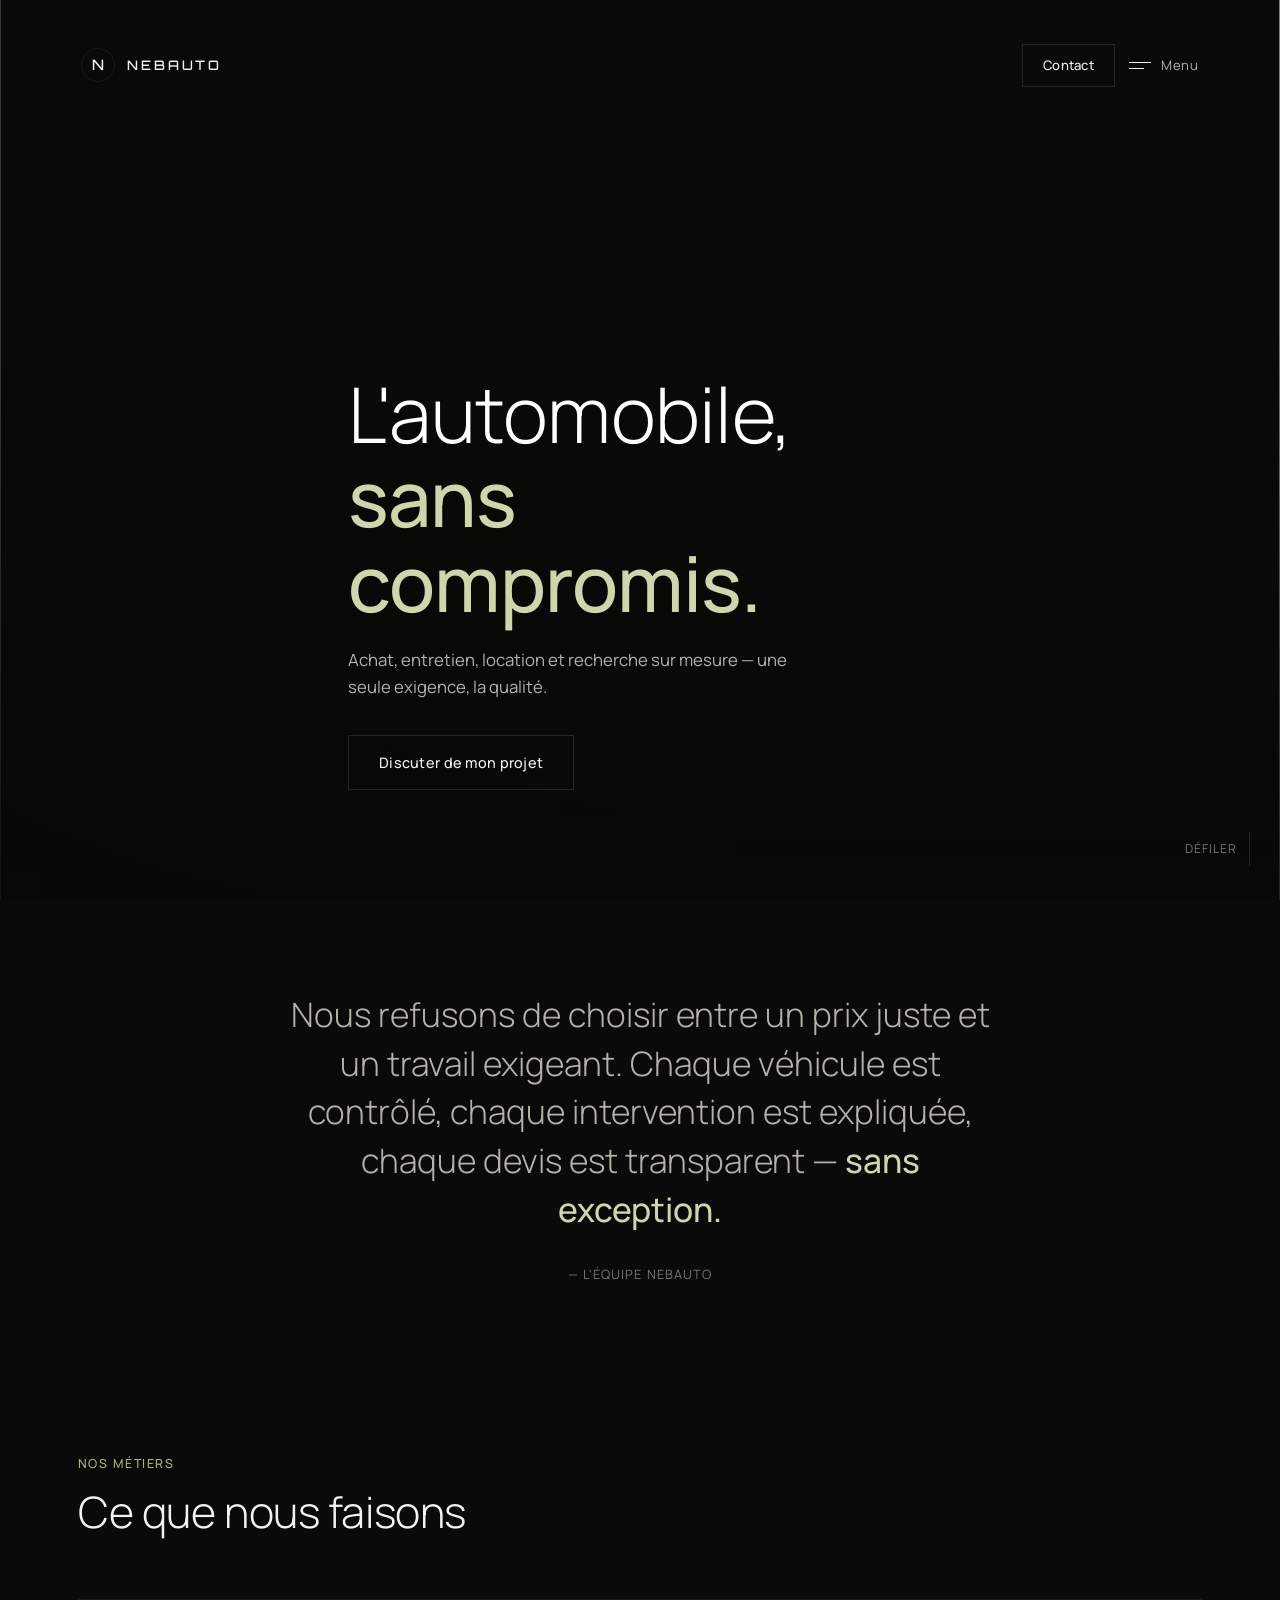
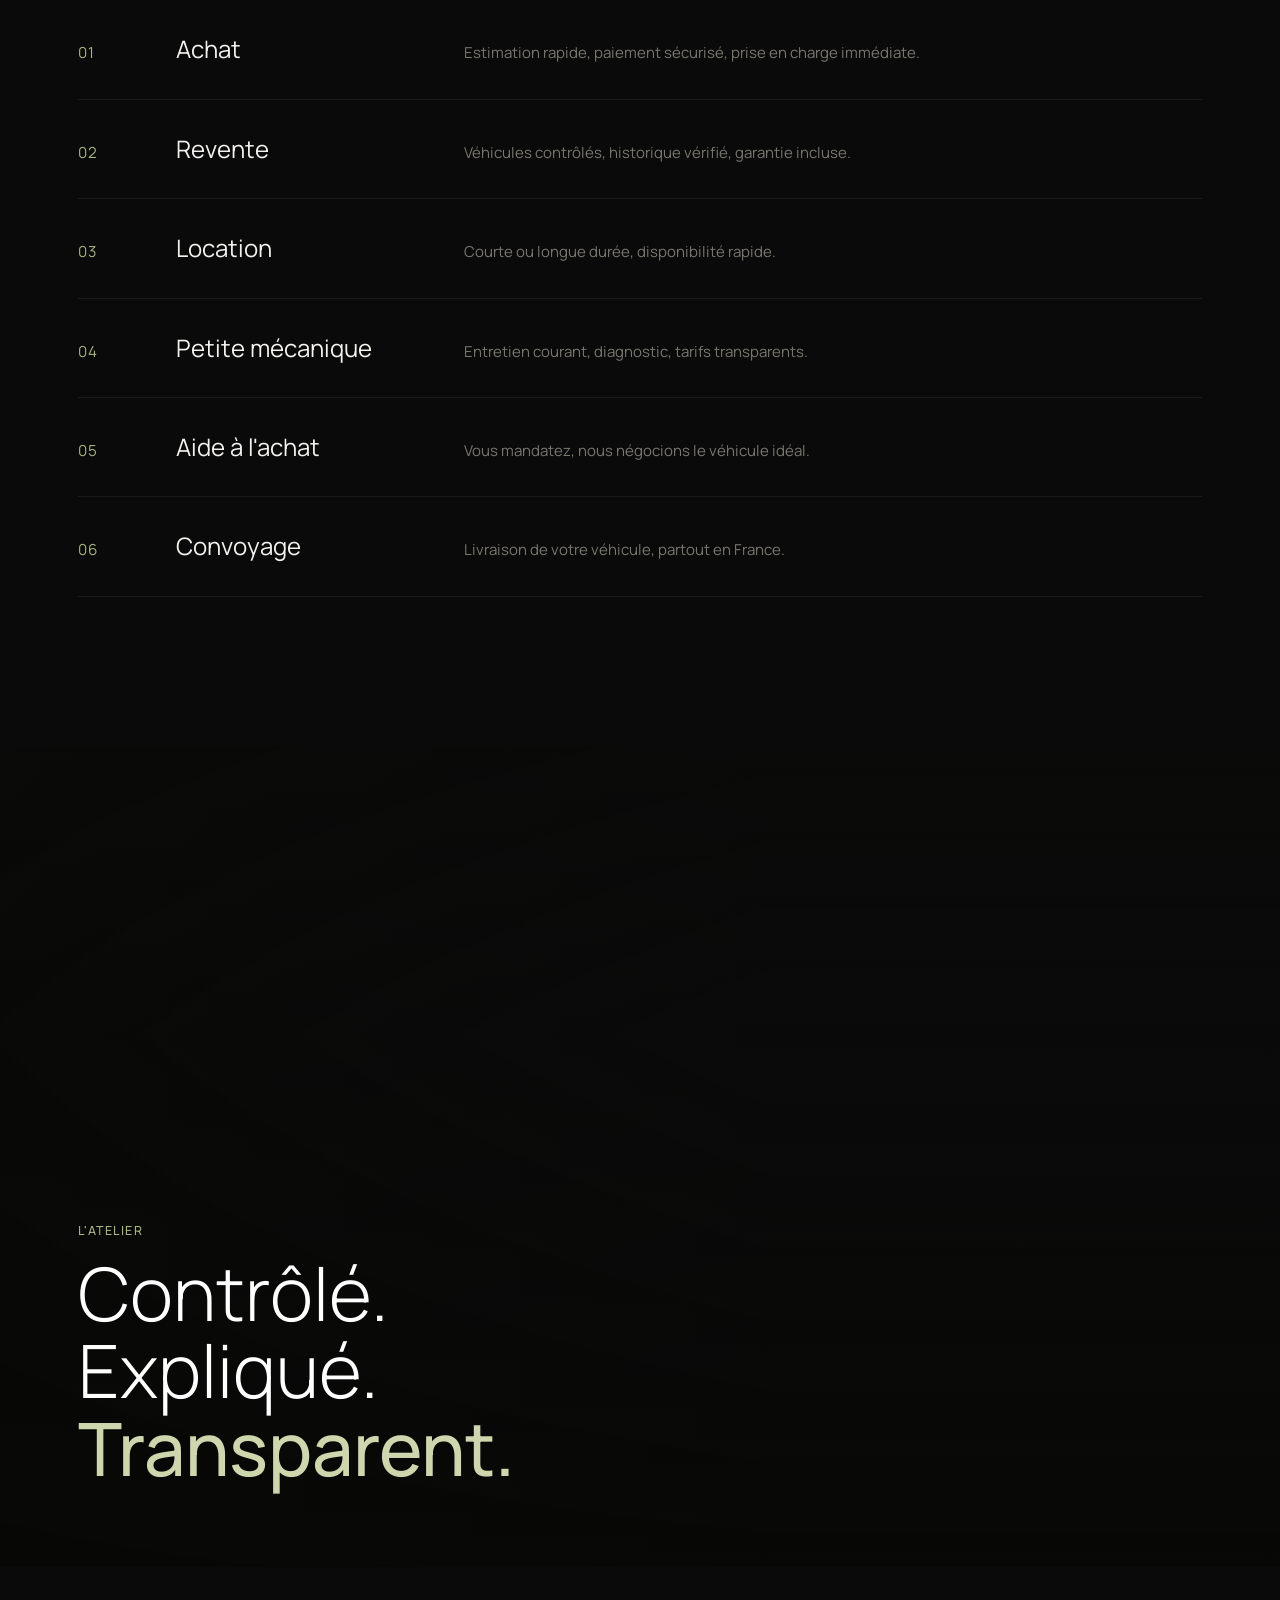
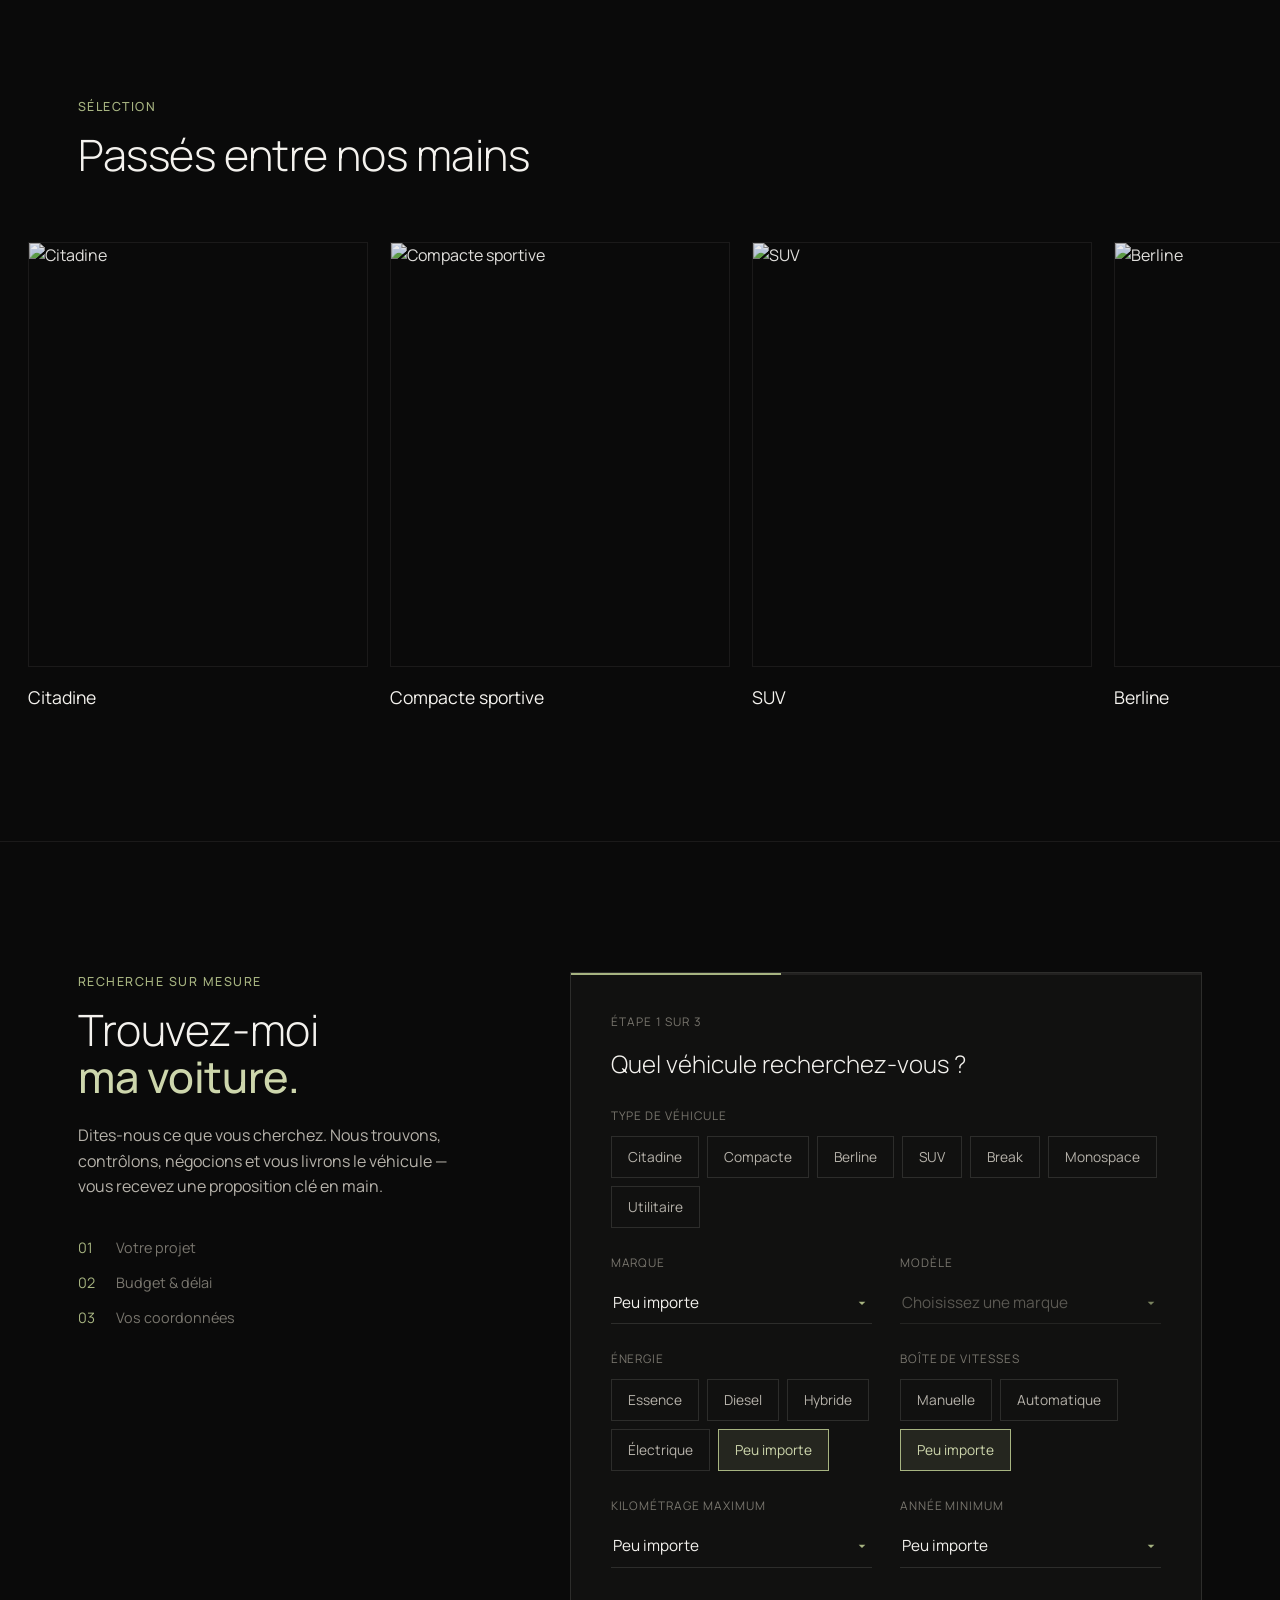
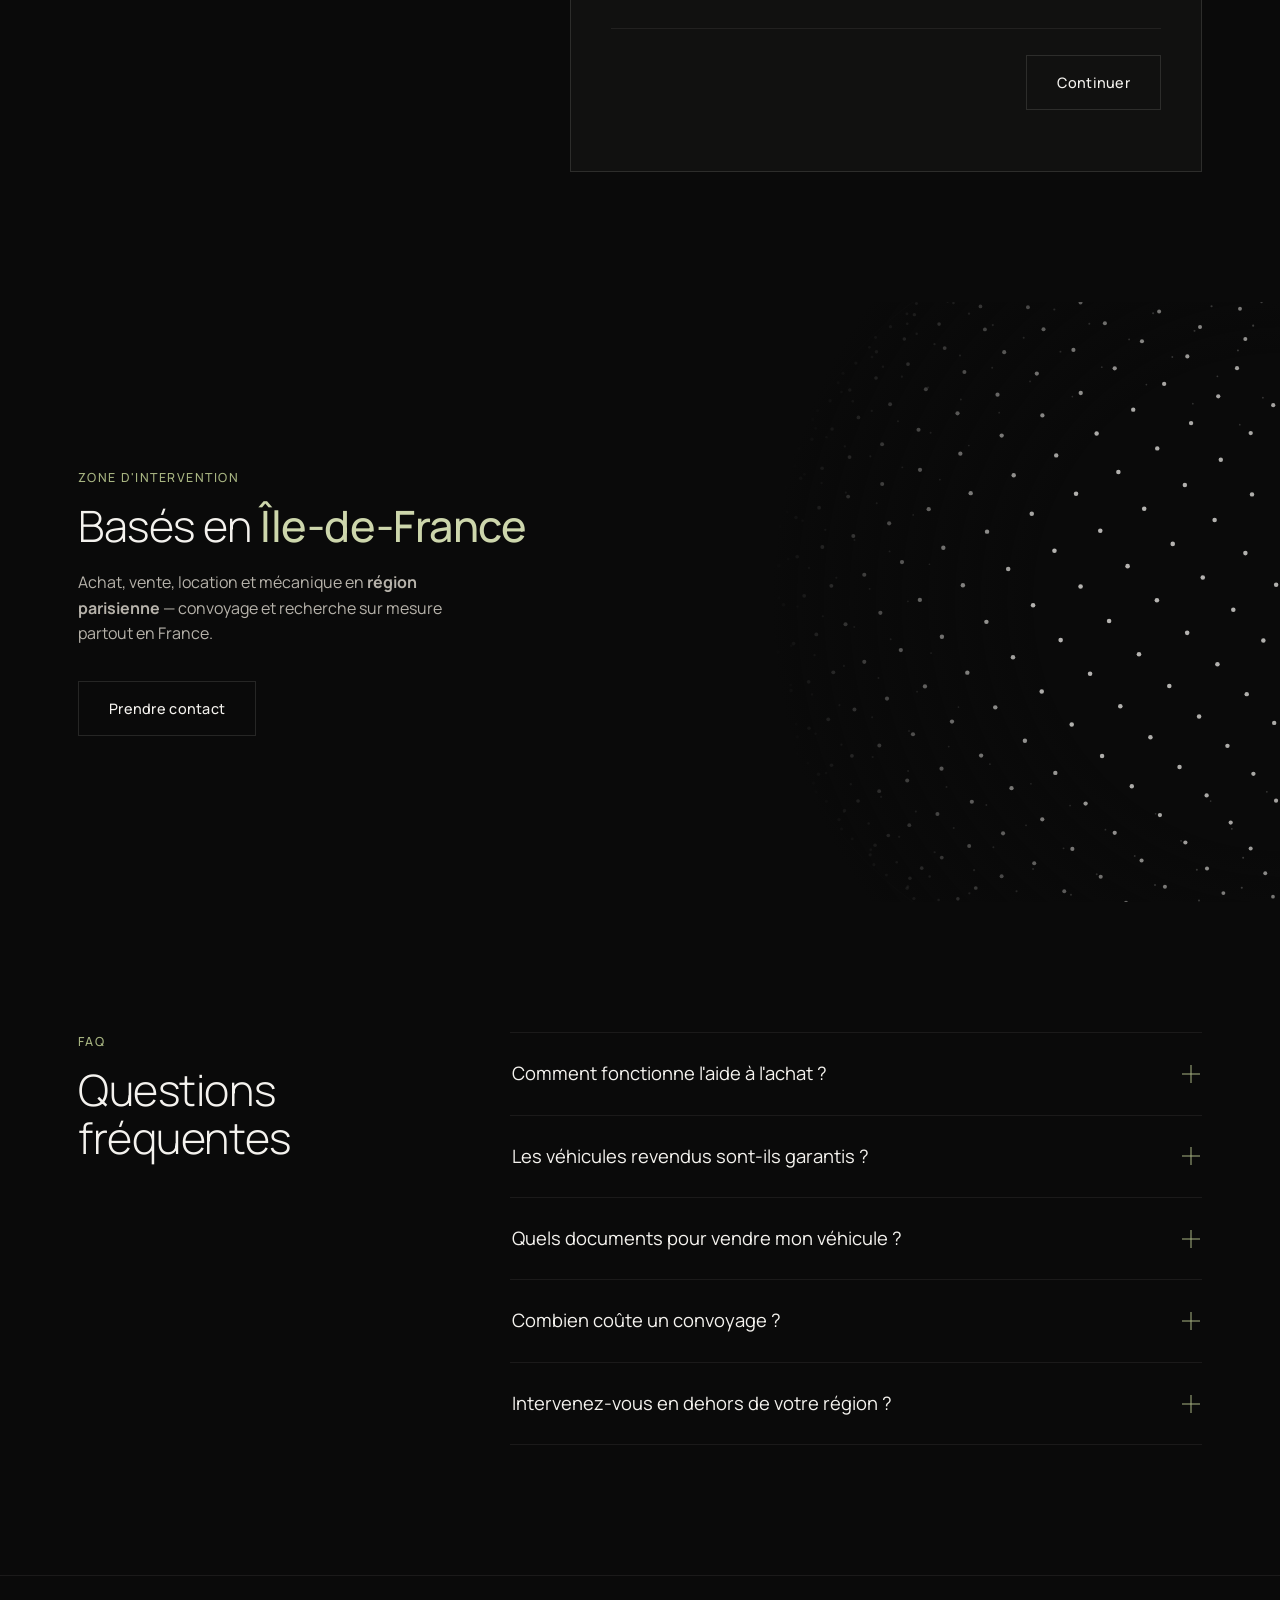
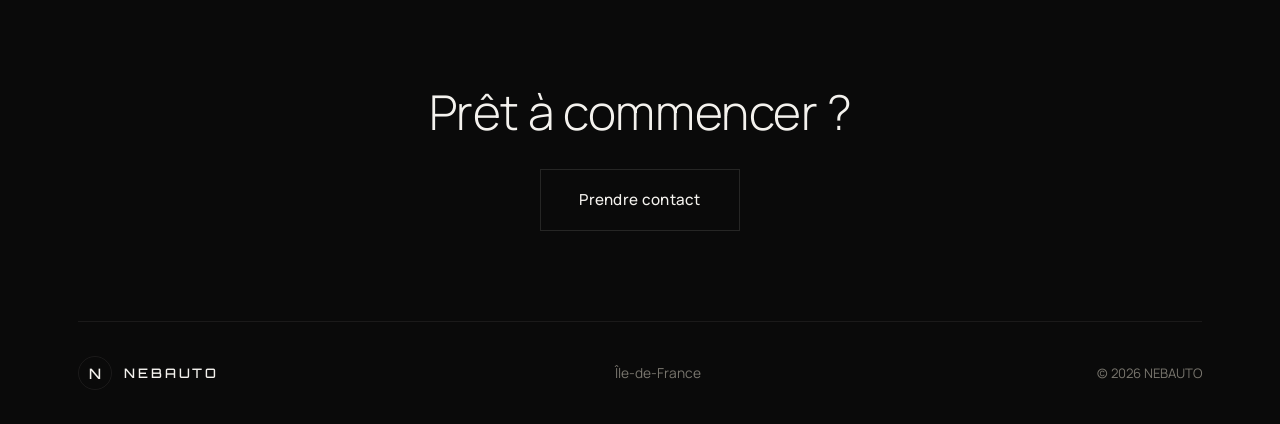
==== commit 21b8274f: "feat: catalogue marques/modeles dans le questionnaire, retrait du paiement - data/vehicules.json: 50" ====
--- a/index.html
+++ b/index.html
@@ -31,7 +31,7 @@
 <link rel="preconnect" href="https://fonts.gstatic.com" crossorigin>
 <link href="https://fonts.googleapis.com/css2?family=Orbitron:wght@500;600;700&family=Manrope:wght@300;400;500;600;700&display=swap" rel="stylesheet">
 
-<link rel="stylesheet" href="css/style.css?v=8">
+<link rel="stylesheet" href="css/style.css?v=9">
 <script>document.documentElement.classList.add("js");</script>
 
 <script type="application/ld+json">
@@ -239,7 +239,7 @@
           et vous livrons le véhicule — vous recevez une proposition clé en main.</p>
         <ol class="finder-steps-list" aria-hidden="true">
           <li><span>01</span>Votre projet</li>
-          <li><span>02</span>Budget & financement</li>
+          <li><span>02</span>Budget & délai</li>
           <li><span>03</span>Vos coordonnées</li>
         </ol>
       </div>
@@ -266,9 +266,24 @@
               </div>
             </div>
 
-            <div class="field">
-              <label class="field-label" for="ff-model">Marque / modèle souhaité <small>(facultatif)</small></label>
-              <input id="ff-model" name="modele" type="text" placeholder="Ex : Peugeot 3008, Golf 8, Tesla Model 3...">
+            <div class="field-row">
+              <div class="field">
+                <label class="field-label" for="ff-brand">Marque</label>
+                <select id="ff-brand" name="marque">
+                  <option value="Peu importe">Peu importe</option>
+                </select>
+              </div>
+              <div class="field">
+                <label class="field-label" for="ff-model">Modèle</label>
+                <select id="ff-model" name="modele" disabled>
+                  <option value="Peu importe">Choisissez une marque</option>
+                </select>
+              </div>
+            </div>
+
+            <div class="field" id="ff-other-field" hidden>
+              <label class="field-label" for="ff-other">Précisez la marque / le modèle</label>
+              <input id="ff-other" name="vehicule_autre" type="text" placeholder="Ex : Lada Niva, Peugeot 3008 GT...">
             </div>
 
             <div class="field-row">
@@ -321,22 +336,6 @@
                 <input id="ff-budget" name="budget" type="range" min="3000" max="100000" step="1000" value="20000">
                 <div class="budget-scale" aria-hidden="true"><span>3 000 €</span><span>100 000 € et +</span></div>
               </div>
-            </div>
-
-            <div class="field">
-              <span class="field-label" id="fl-fin">Mode de paiement</span>
-              <div class="chips" role="radiogroup" aria-labelledby="fl-fin">
-                <label class="chip"><input type="radio" name="financement" value="Comptant" required><span>Comptant</span></label>
-                <label class="chip"><input type="radio" name="financement" value="Crédit"><span>Crédit</span></label>
-                <label class="chip"><input type="radio" name="financement" value="Location (LOA / LLD)"><span>LOA / LLD</span></label>
-                <label class="chip"><input type="radio" name="financement" value="À définir"><span>À définir</span></label>
-              </div>
-              <p class="field-error" data-error-for="financement">Choisissez un mode de paiement.</p>
-            </div>
-
-            <div class="field" id="ff-apport-field" hidden>
-              <label class="field-label" for="ff-apport">Apport envisagé <small>(facultatif)</small></label>
-              <input id="ff-apport" name="apport" type="text" inputmode="numeric" placeholder="Ex : 5 000 €">
             </div>
 
             <div class="field-row">
@@ -583,7 +582,7 @@
   </div>
 </div>
 
-<script src="js/globe.js?v=8" defer></script>
-<script src="js/main.js?v=8" defer></script>
+<script src="js/globe.js?v=9" defer></script>
+<script src="js/main.js?v=9" defer></script>
 </body>
 </html>
--- a/css/style.css
+++ b/css/style.css
@@ -46,6 +46,8 @@
 }
 
 img, picture, video, canvas, svg { display: block; max-width: 100%; }
+/* Component display rules (e.g. .btn-line { display: inline-flex }) would otherwise override [hidden]. */
+[hidden] { display: none !important; }
 a { color: inherit; text-decoration: none; }
 ul, ol { list-style: none; }
 button, input, select, textarea { font: inherit; color: inherit; background: none; border: none; }
@@ -431,6 +433,7 @@
 }
 .field select option { background: var(--bg-alt); }
 .field.has-error input, .field.has-error select { border-color: #c98a6b; }
+.field select:disabled { color: var(--text-mute); cursor: not-allowed; }
 
 .chips { display: flex; flex-wrap: wrap; gap: 8px; }
 .chip { position: relative; cursor: pointer; }
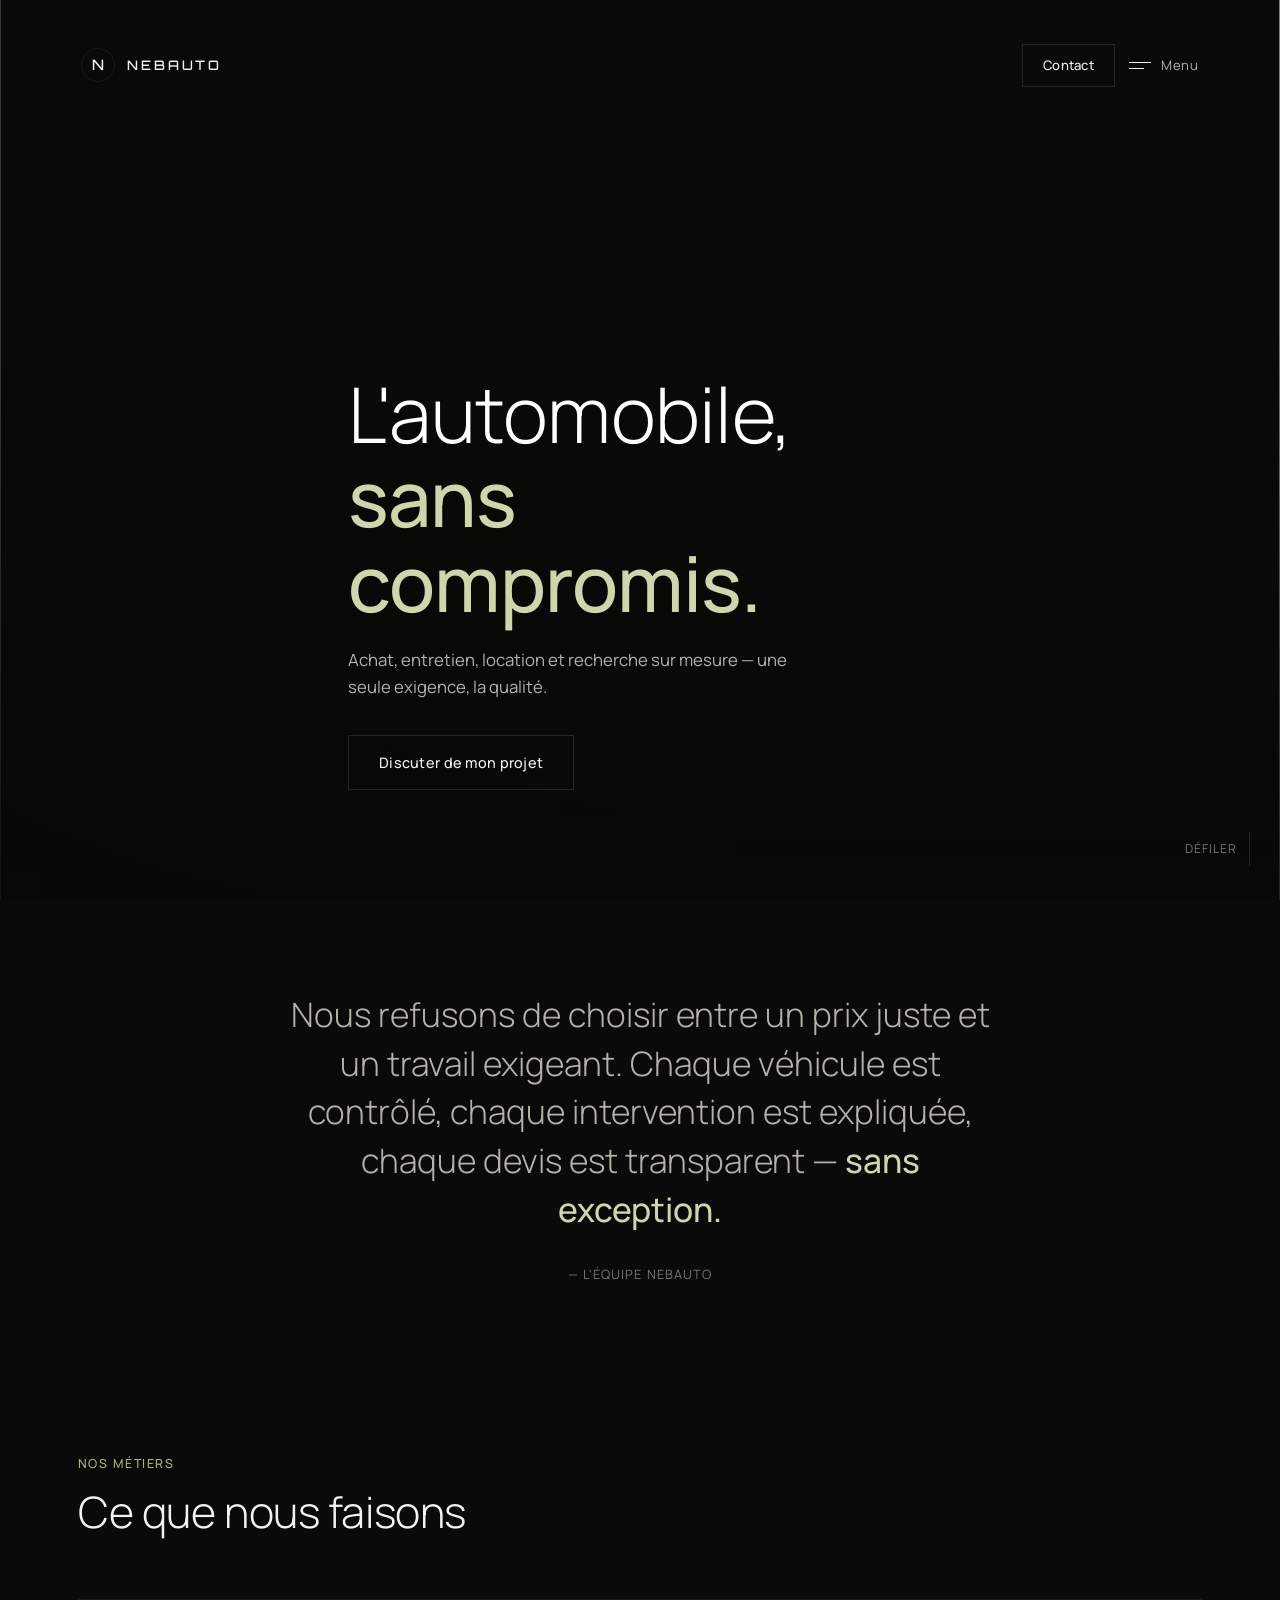
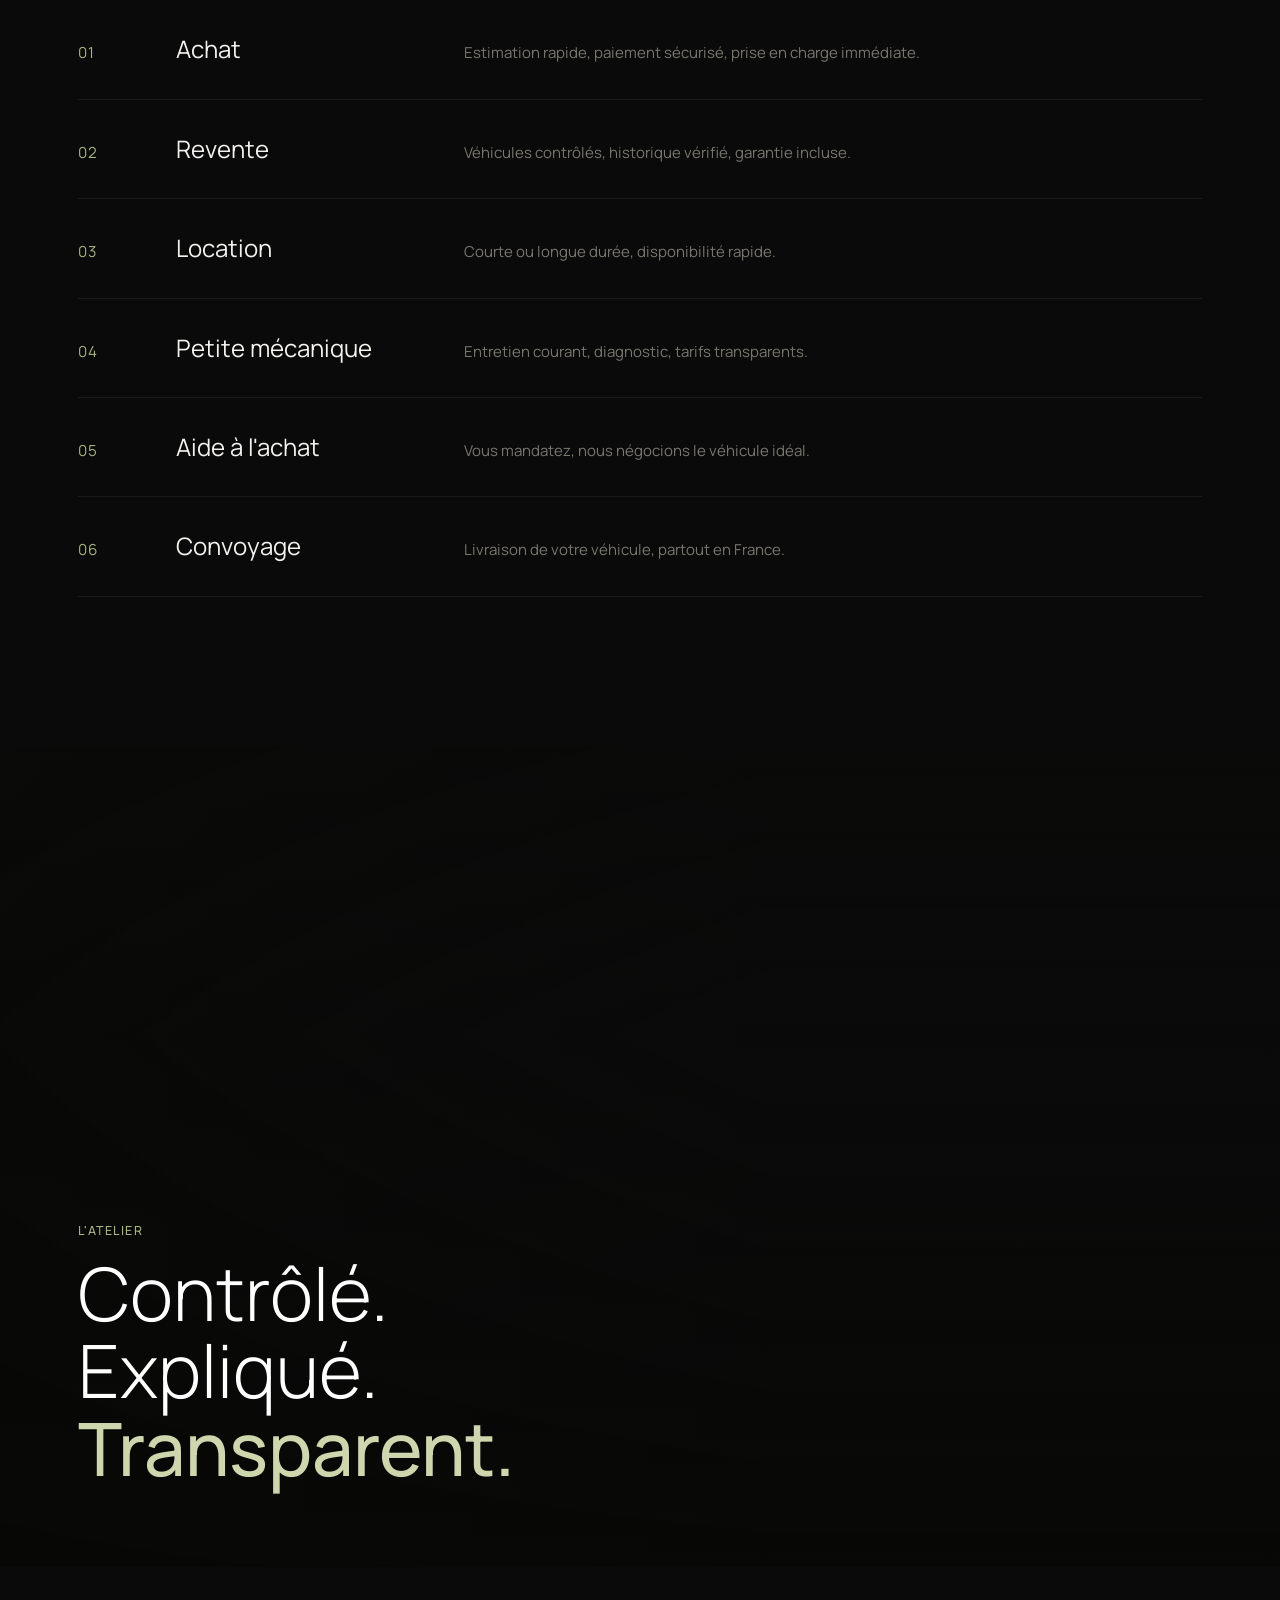
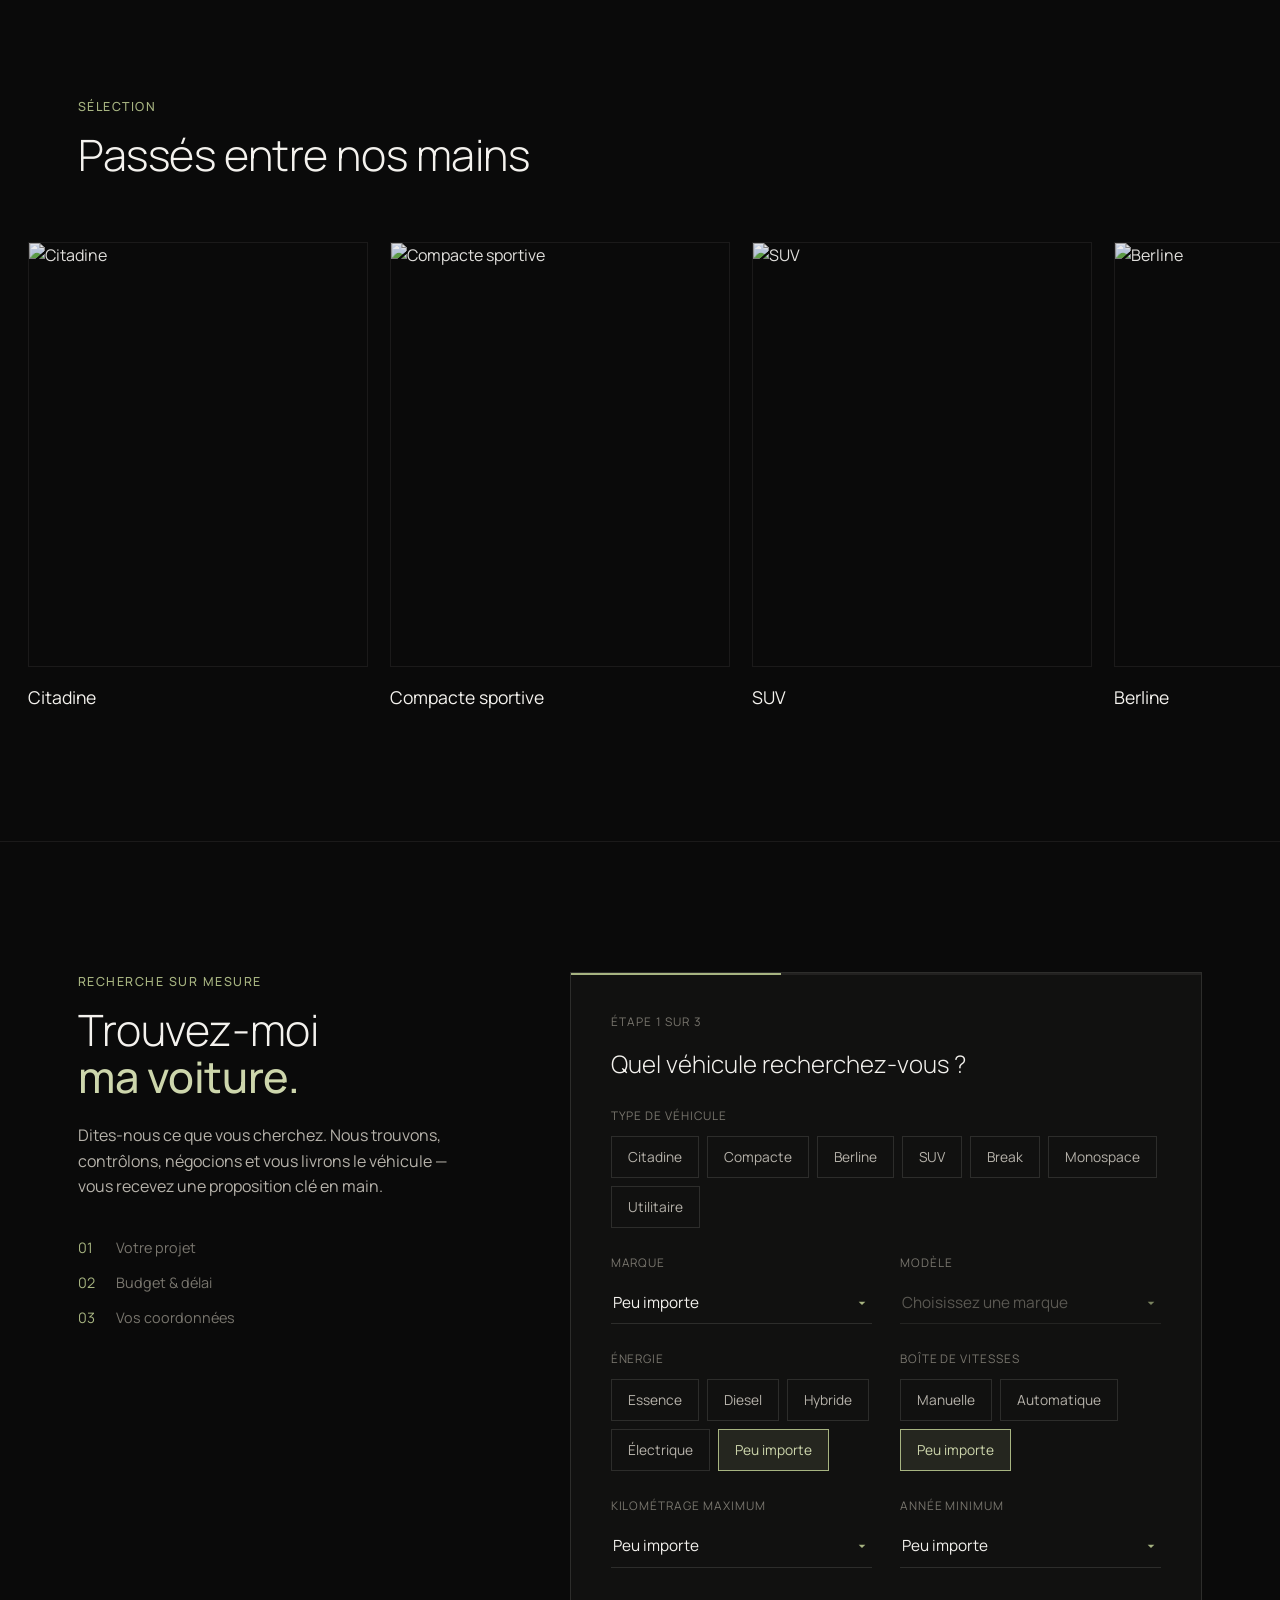
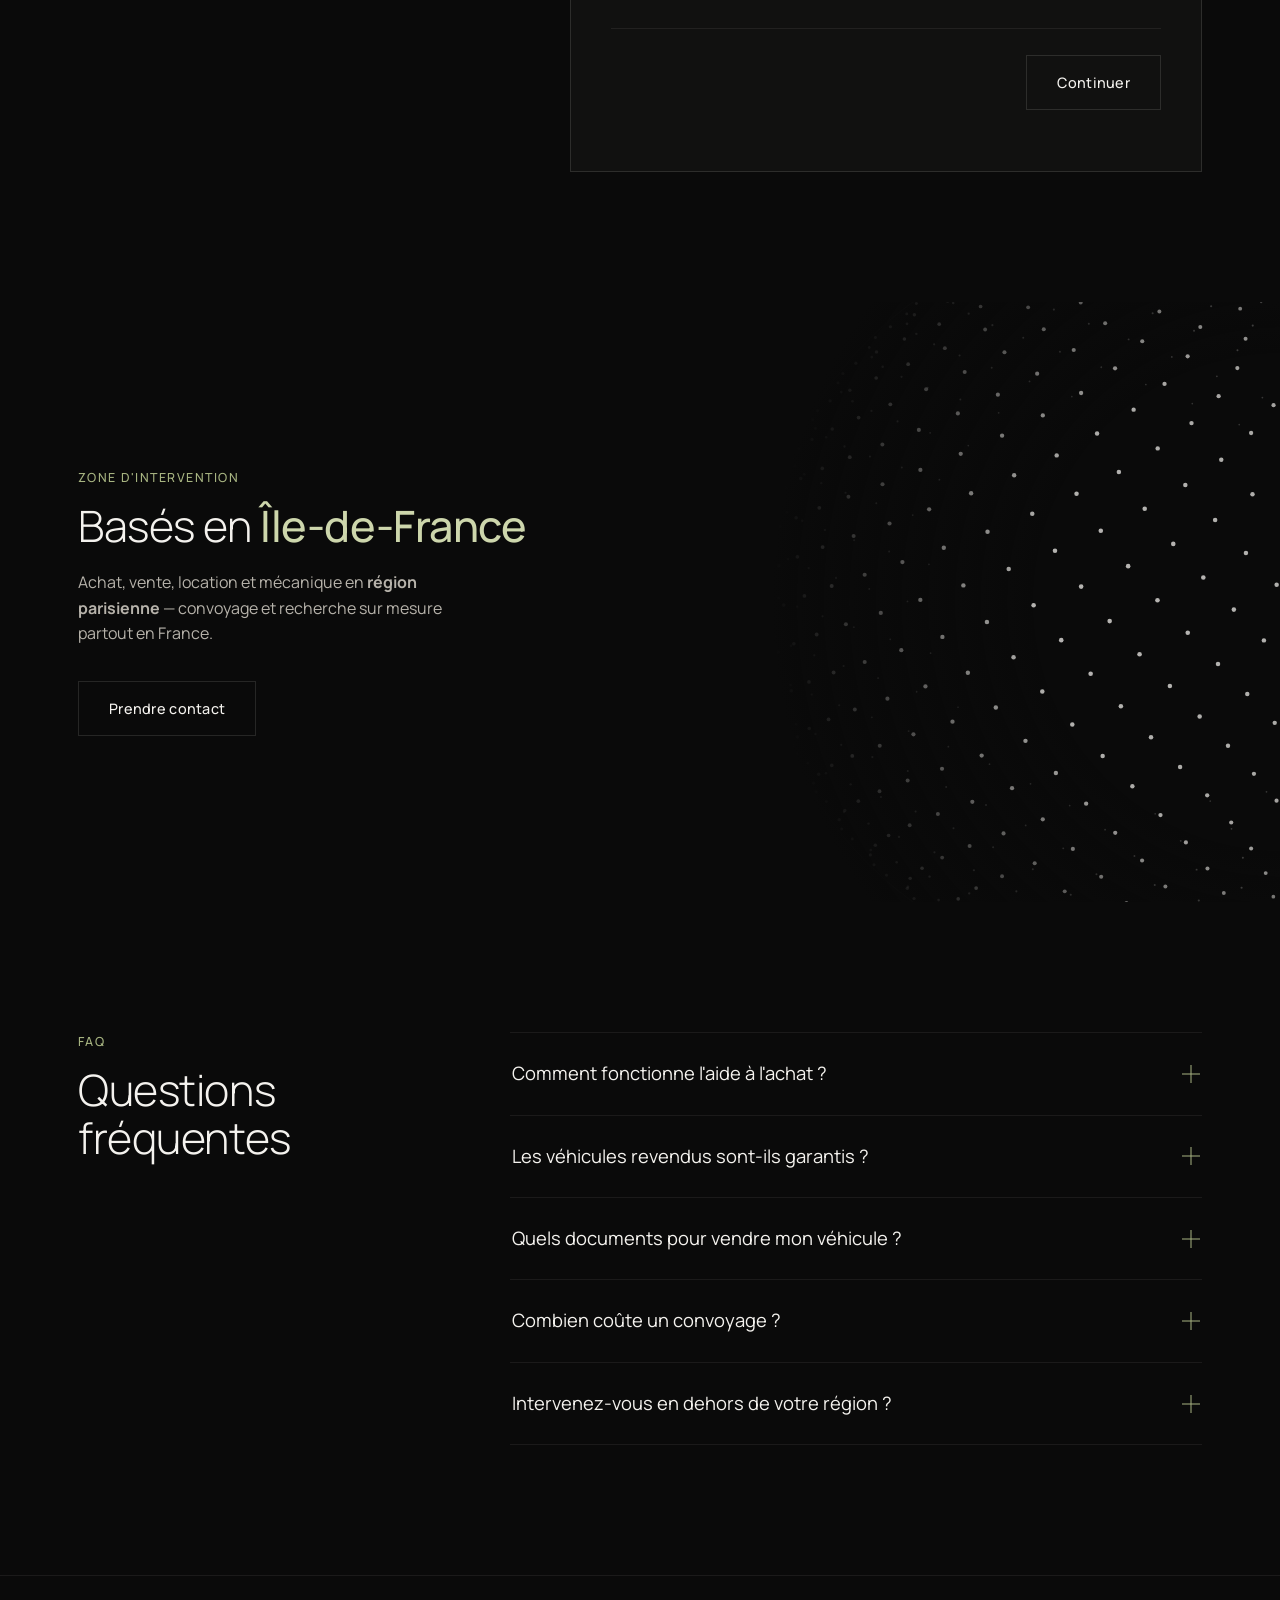
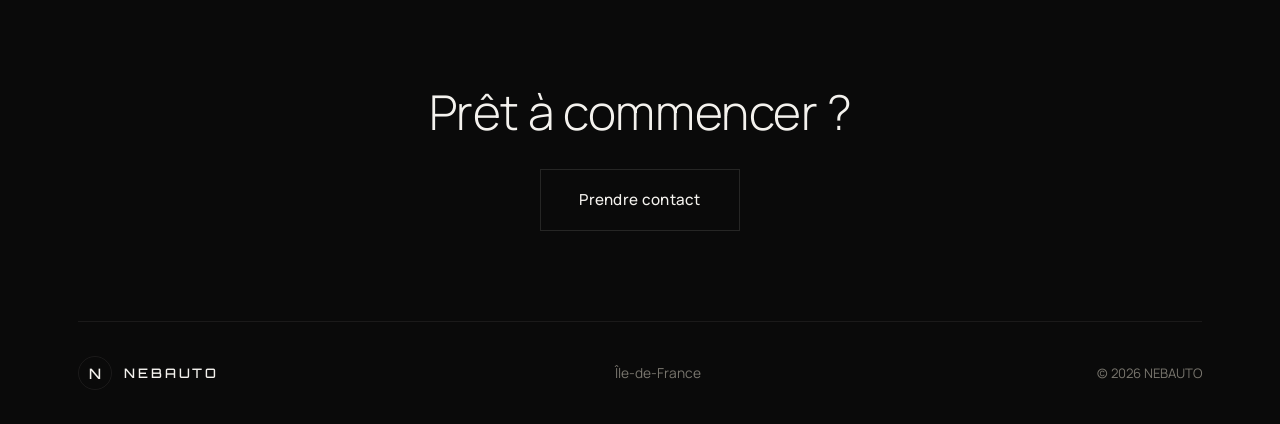
==== commit 6dda9439: "feat: envoi des demandes par email via FormSubmit - Questionnaire et formulaire de contact envoient " ====
--- a/index.html
+++ b/index.html
@@ -31,7 +31,7 @@
 <link rel="preconnect" href="https://fonts.gstatic.com" crossorigin>
 <link href="https://fonts.googleapis.com/css2?family=Orbitron:wght@500;600;700&family=Manrope:wght@300;400;500;600;700&display=swap" rel="stylesheet">
 
-<link rel="stylesheet" href="css/style.css?v=9">
+<link rel="stylesheet" href="css/style.css?v=10">
 <script>document.documentElement.classList.add("js");</script>
 
 <script type="application/ld+json">
@@ -572,6 +572,7 @@
       </div>
 
       <button type="submit" class="btn-line btn-line-lg btn-block">Envoyer</button>
+      <p class="form-status" id="contactStatus" role="status"></p>
     </form>
 
     <div class="form-success" id="formSuccess" hidden>
@@ -582,7 +583,7 @@
   </div>
 </div>
 
-<script src="js/globe.js?v=9" defer></script>
-<script src="js/main.js?v=9" defer></script>
+<script src="js/globe.js?v=10" defer></script>
+<script src="js/main.js?v=10" defer></script>
 </body>
 </html>
--- a/css/style.css
+++ b/css/style.css
@@ -583,6 +583,7 @@
 .form-row select { appearance: none; background-image: url("data:image/svg+xml,%3Csvg xmlns='http://www.w3.org/2000/svg' width='16' height='16' viewBox='0 0 24 24'%3E%3Cpath fill='%23a7b481' d='M7 10l5 5 5-5z'/%3E%3C/svg%3E"); background-repeat: no-repeat; background-position: right 2px center; }
 .form-row select option { background: var(--bg-alt); }
 
+.form-status { margin-top: 14px; font-size: 0.84rem; color: var(--text-mute); text-align: center; min-height: 1em; }
 .form-success { text-align: center; padding: 30px 0 10px; }
 .form-success h4 { font-family: var(--font-display); font-size: 1.6rem; margin-bottom: 12px; color: var(--accent-2); }
 .form-success p { color: var(--text-mute); font-size: 0.92rem; margin-bottom: 26px; }
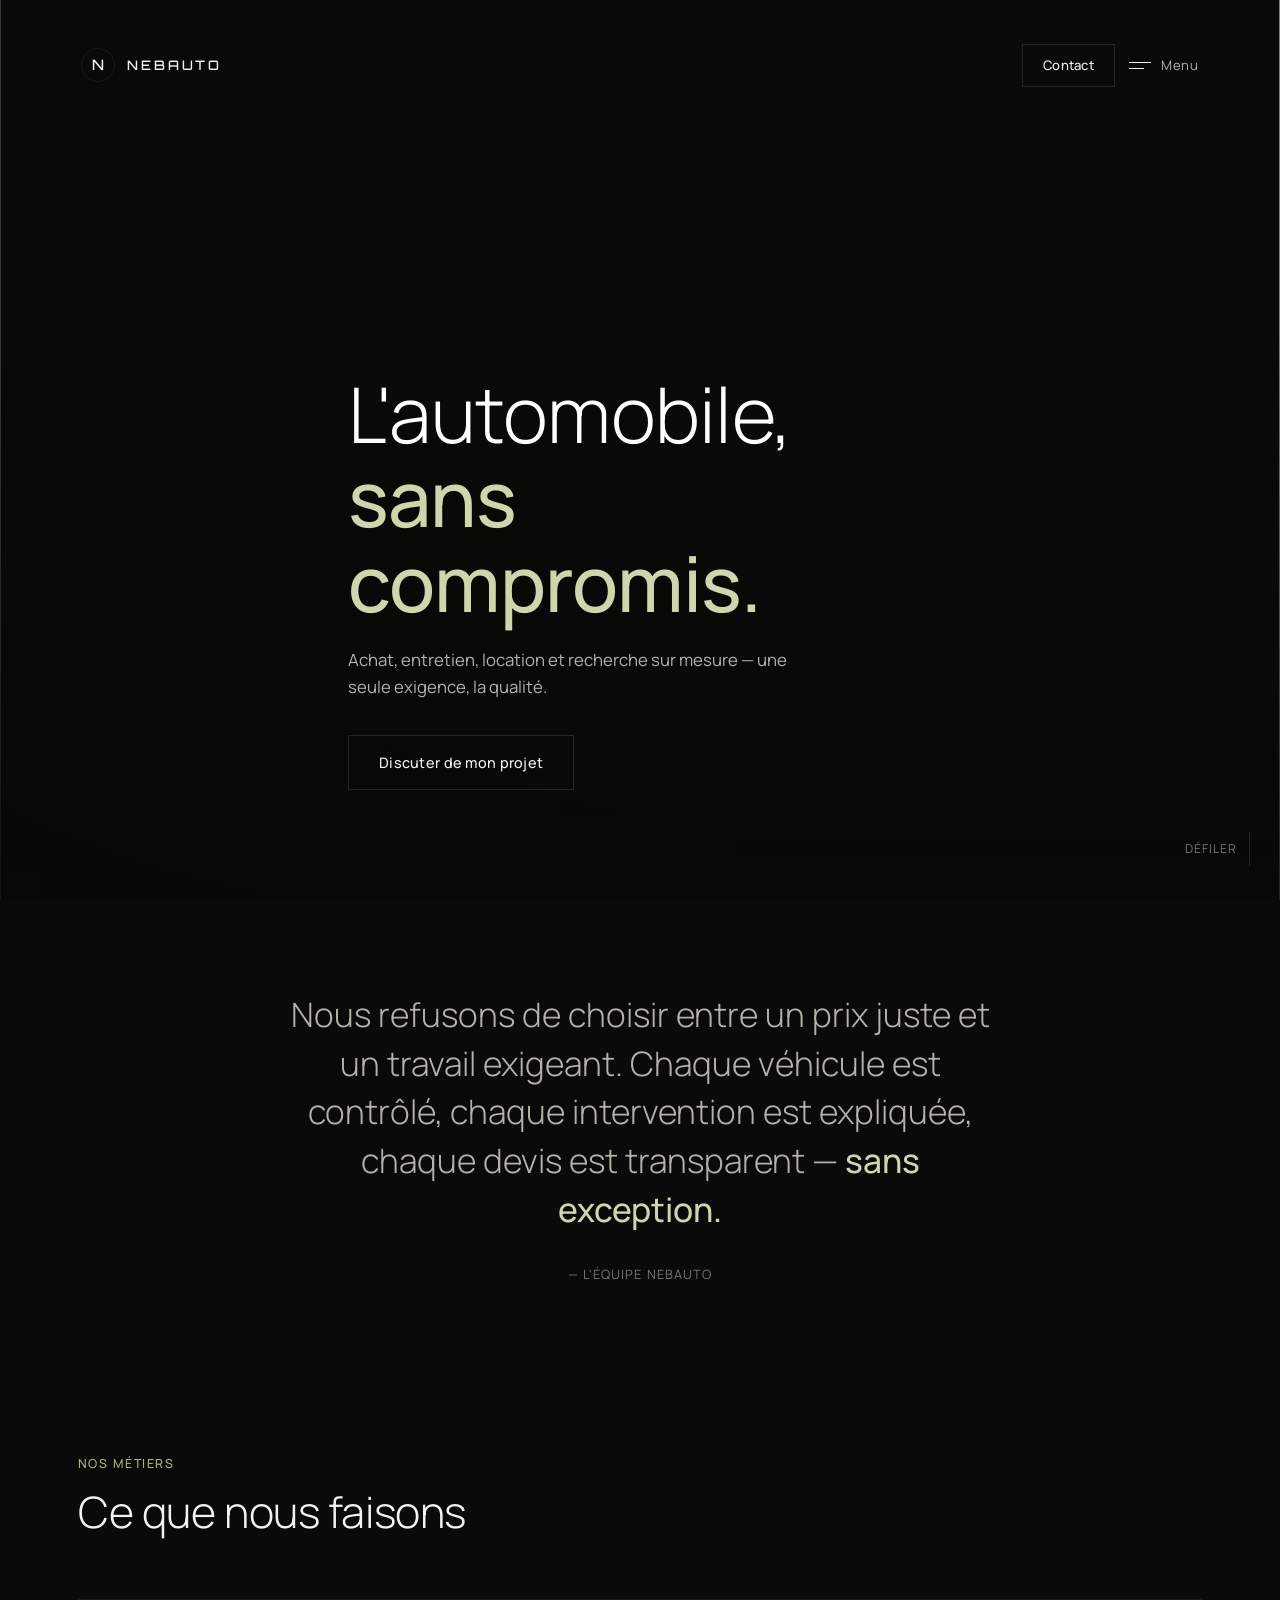
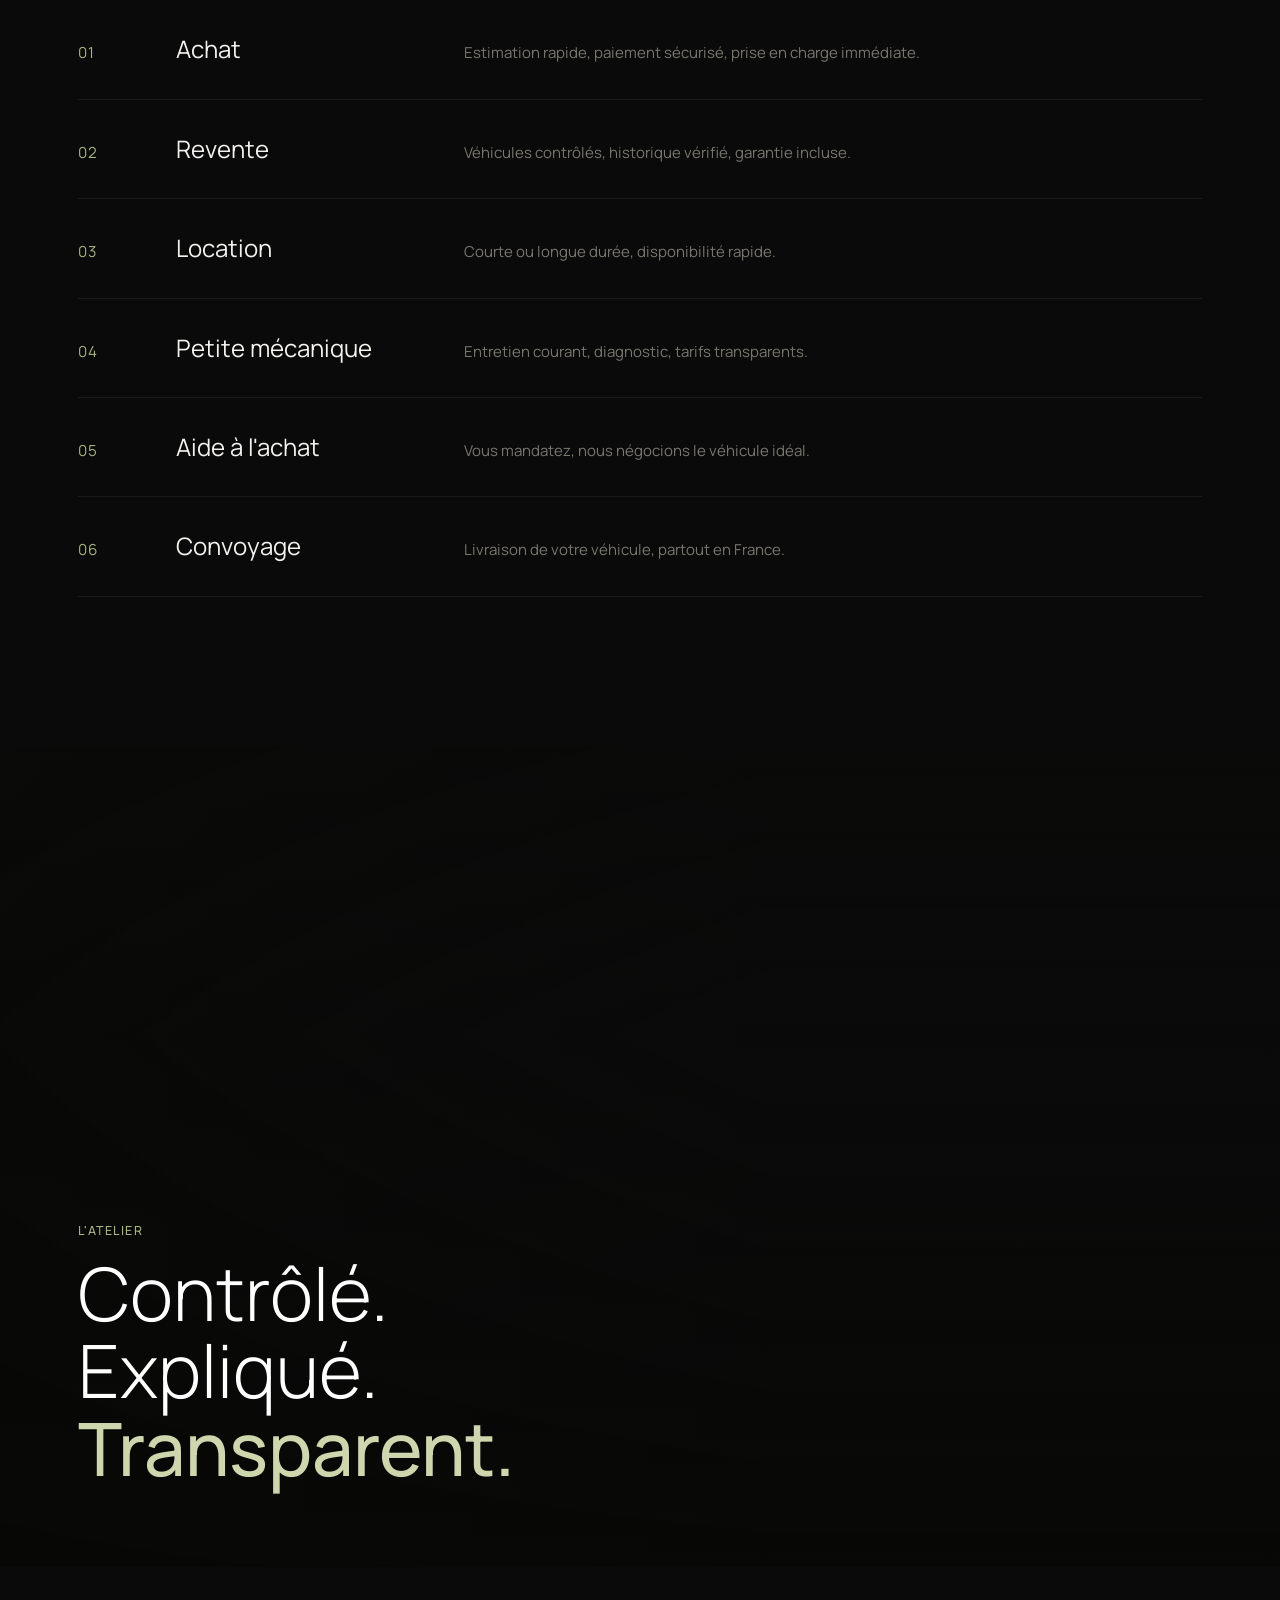
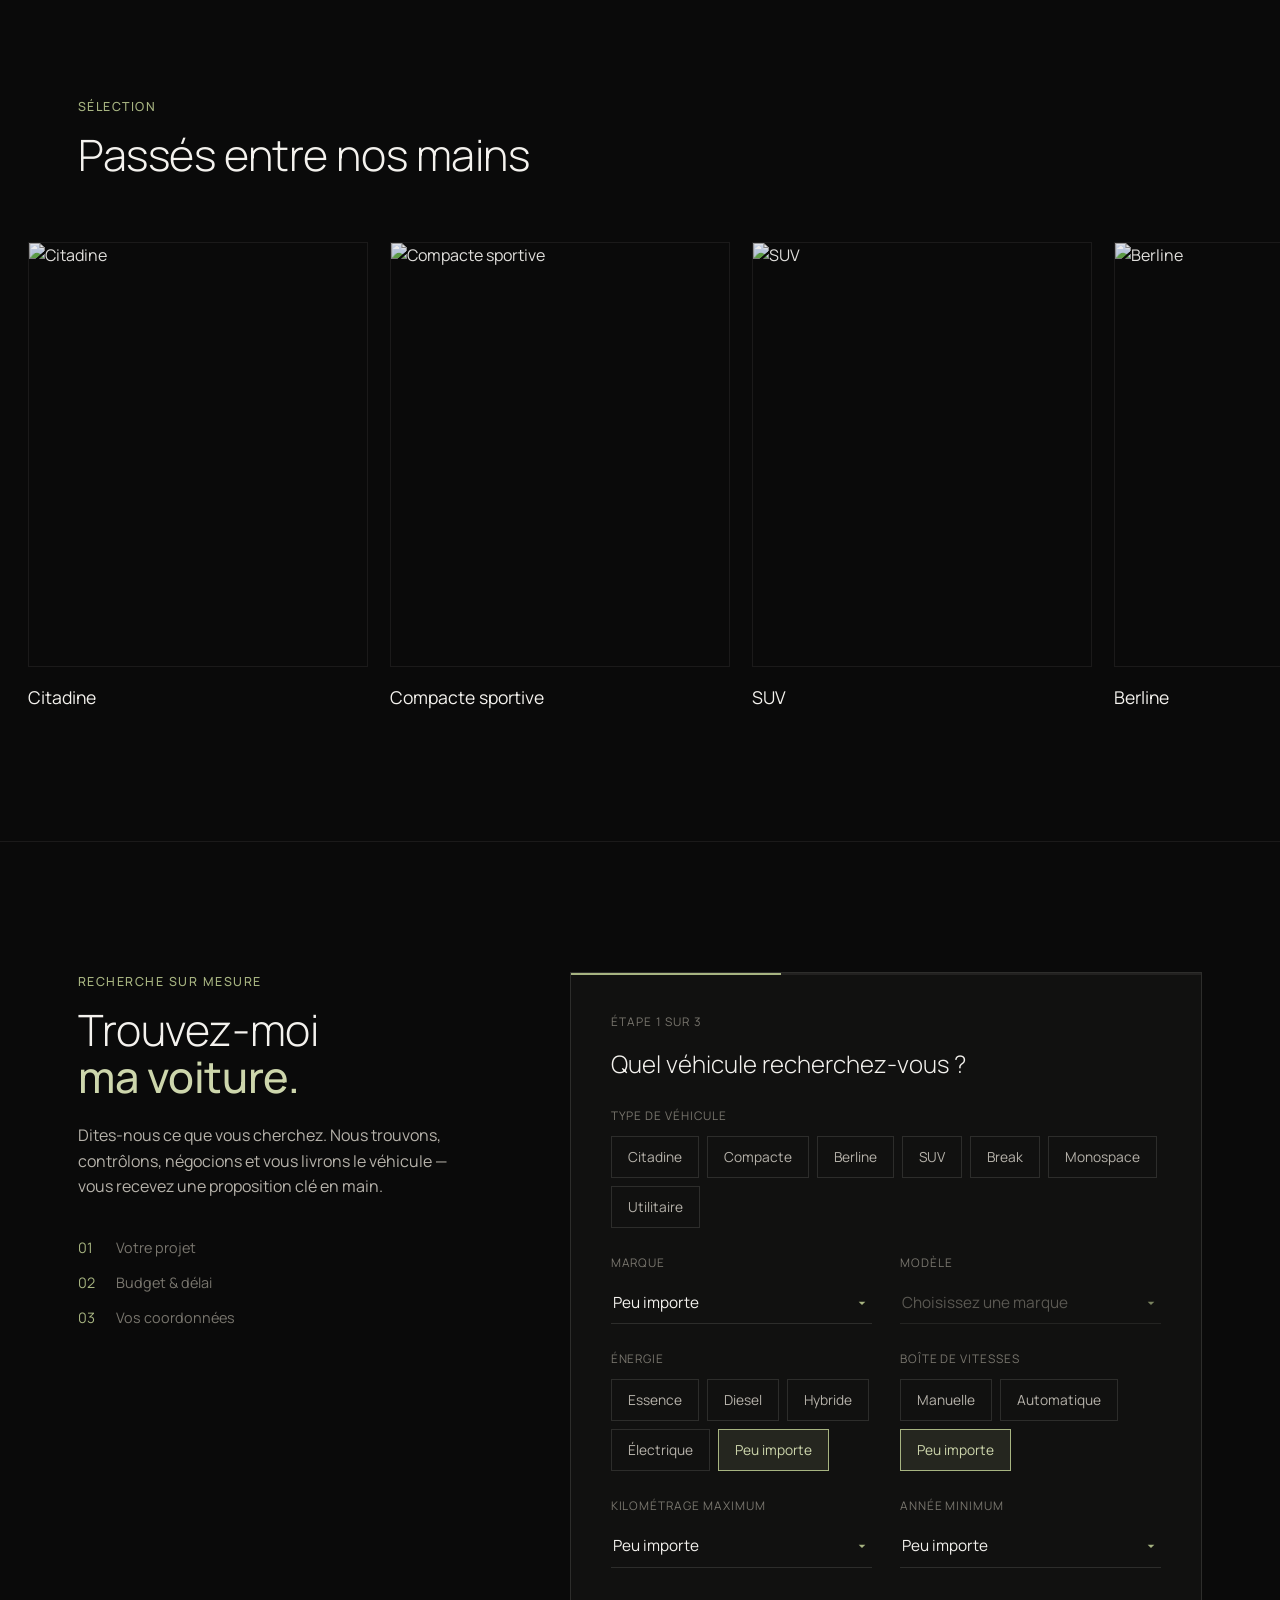
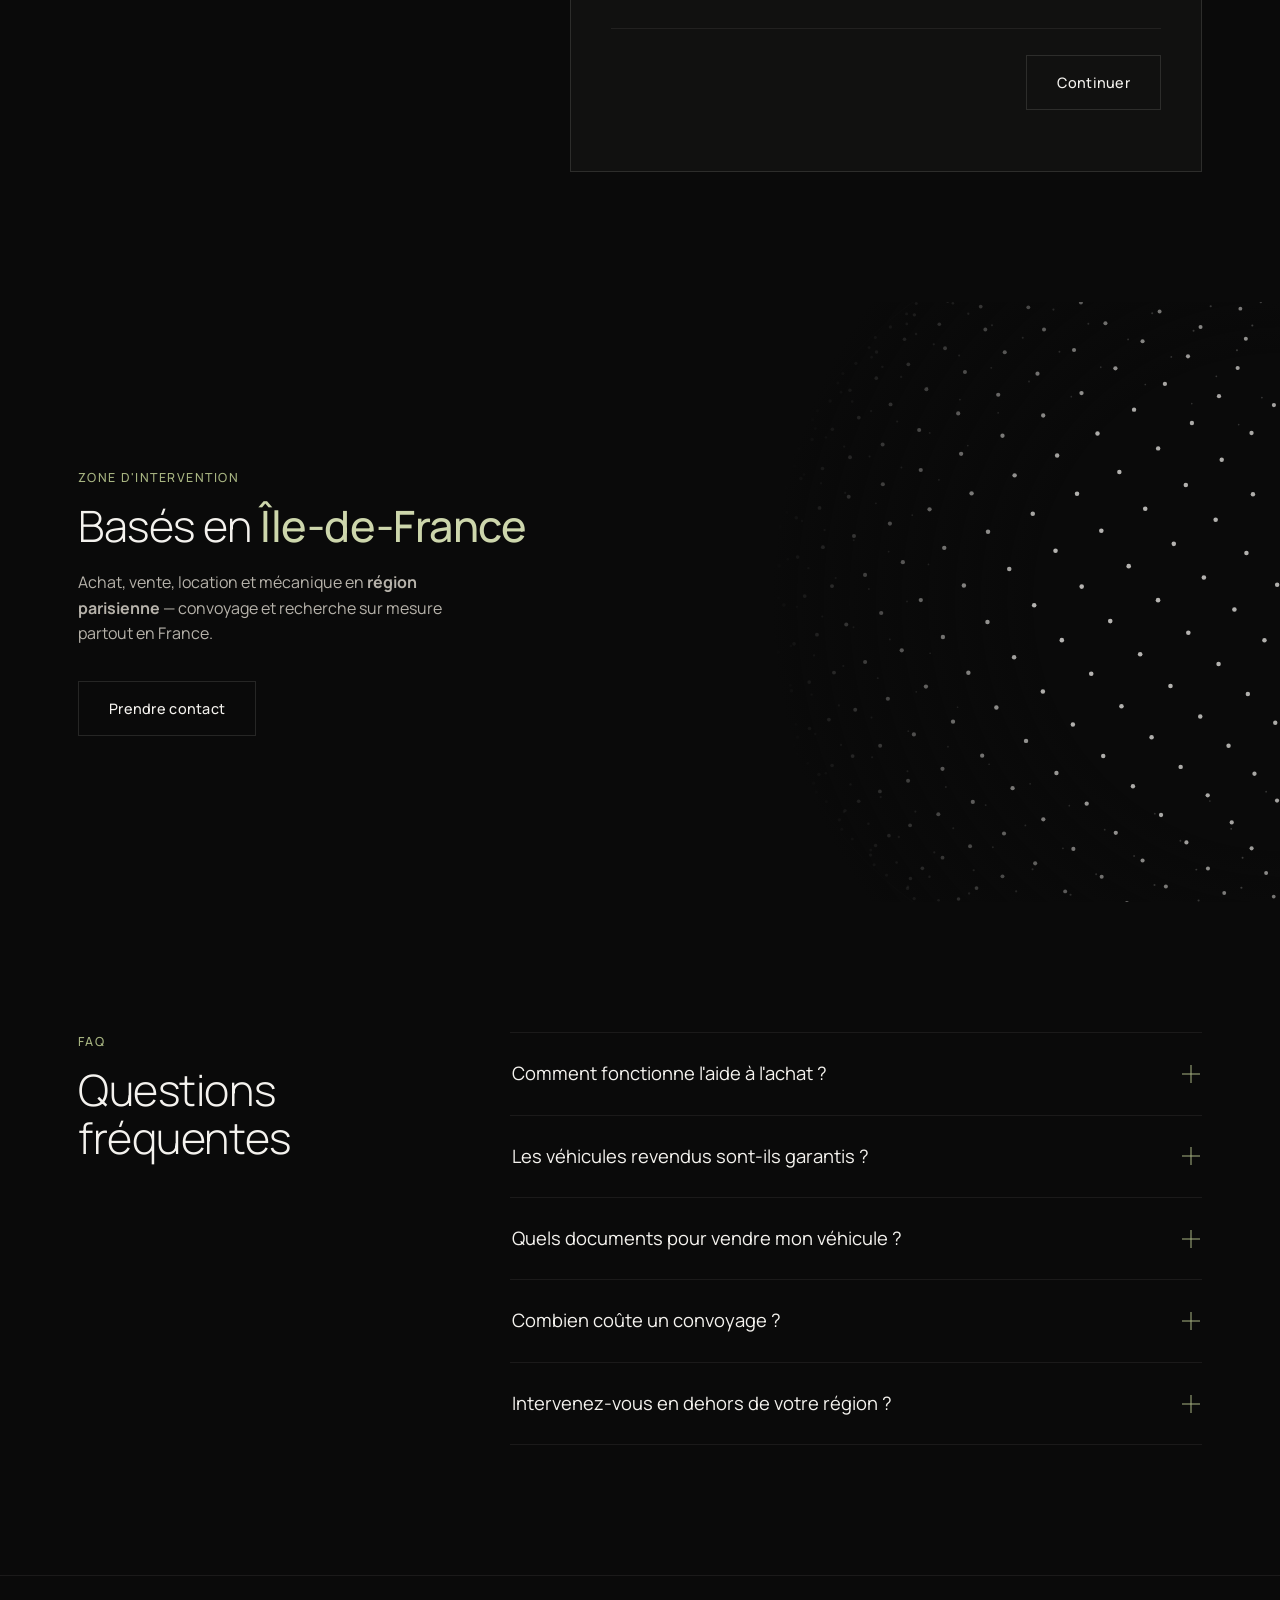
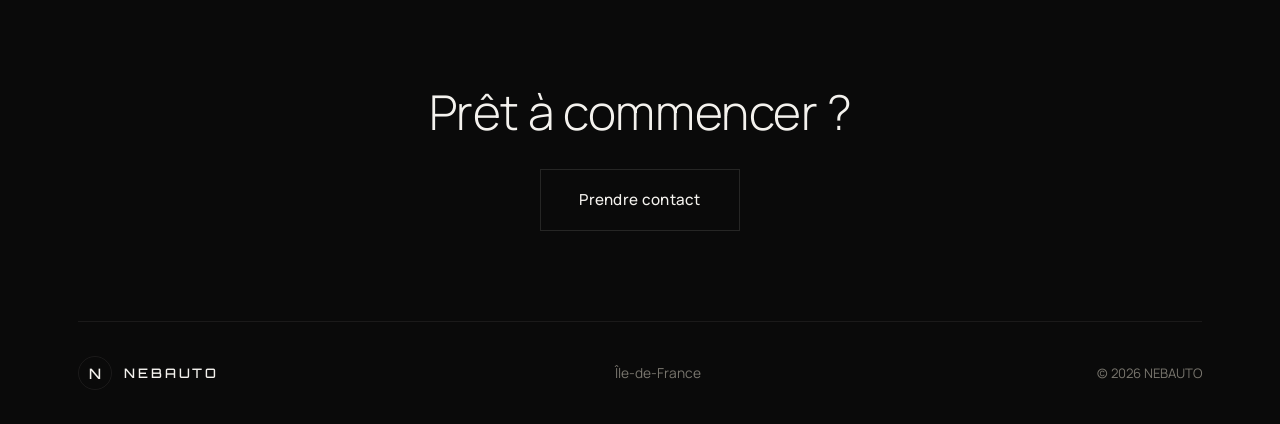
==== commit 75dead0e: "feat: envoi des formulaires via Formspree, adresse de reception masquee Co-Authored-By: Claude Opus " ====
--- a/index.html
+++ b/index.html
@@ -31,7 +31,7 @@
 <link rel="preconnect" href="https://fonts.gstatic.com" crossorigin>
 <link href="https://fonts.googleapis.com/css2?family=Orbitron:wght@500;600;700&family=Manrope:wght@300;400;500;600;700&display=swap" rel="stylesheet">
 
-<link rel="stylesheet" href="css/style.css?v=10">
+<link rel="stylesheet" href="css/style.css?v=11">
 <script>document.documentElement.classList.add("js");</script>
 
 <script type="application/ld+json">
@@ -583,7 +583,7 @@
   </div>
 </div>
 
-<script src="js/globe.js?v=10" defer></script>
-<script src="js/main.js?v=10" defer></script>
+<script src="js/globe.js?v=11" defer></script>
+<script src="js/main.js?v=11" defer></script>
 </body>
 </html>
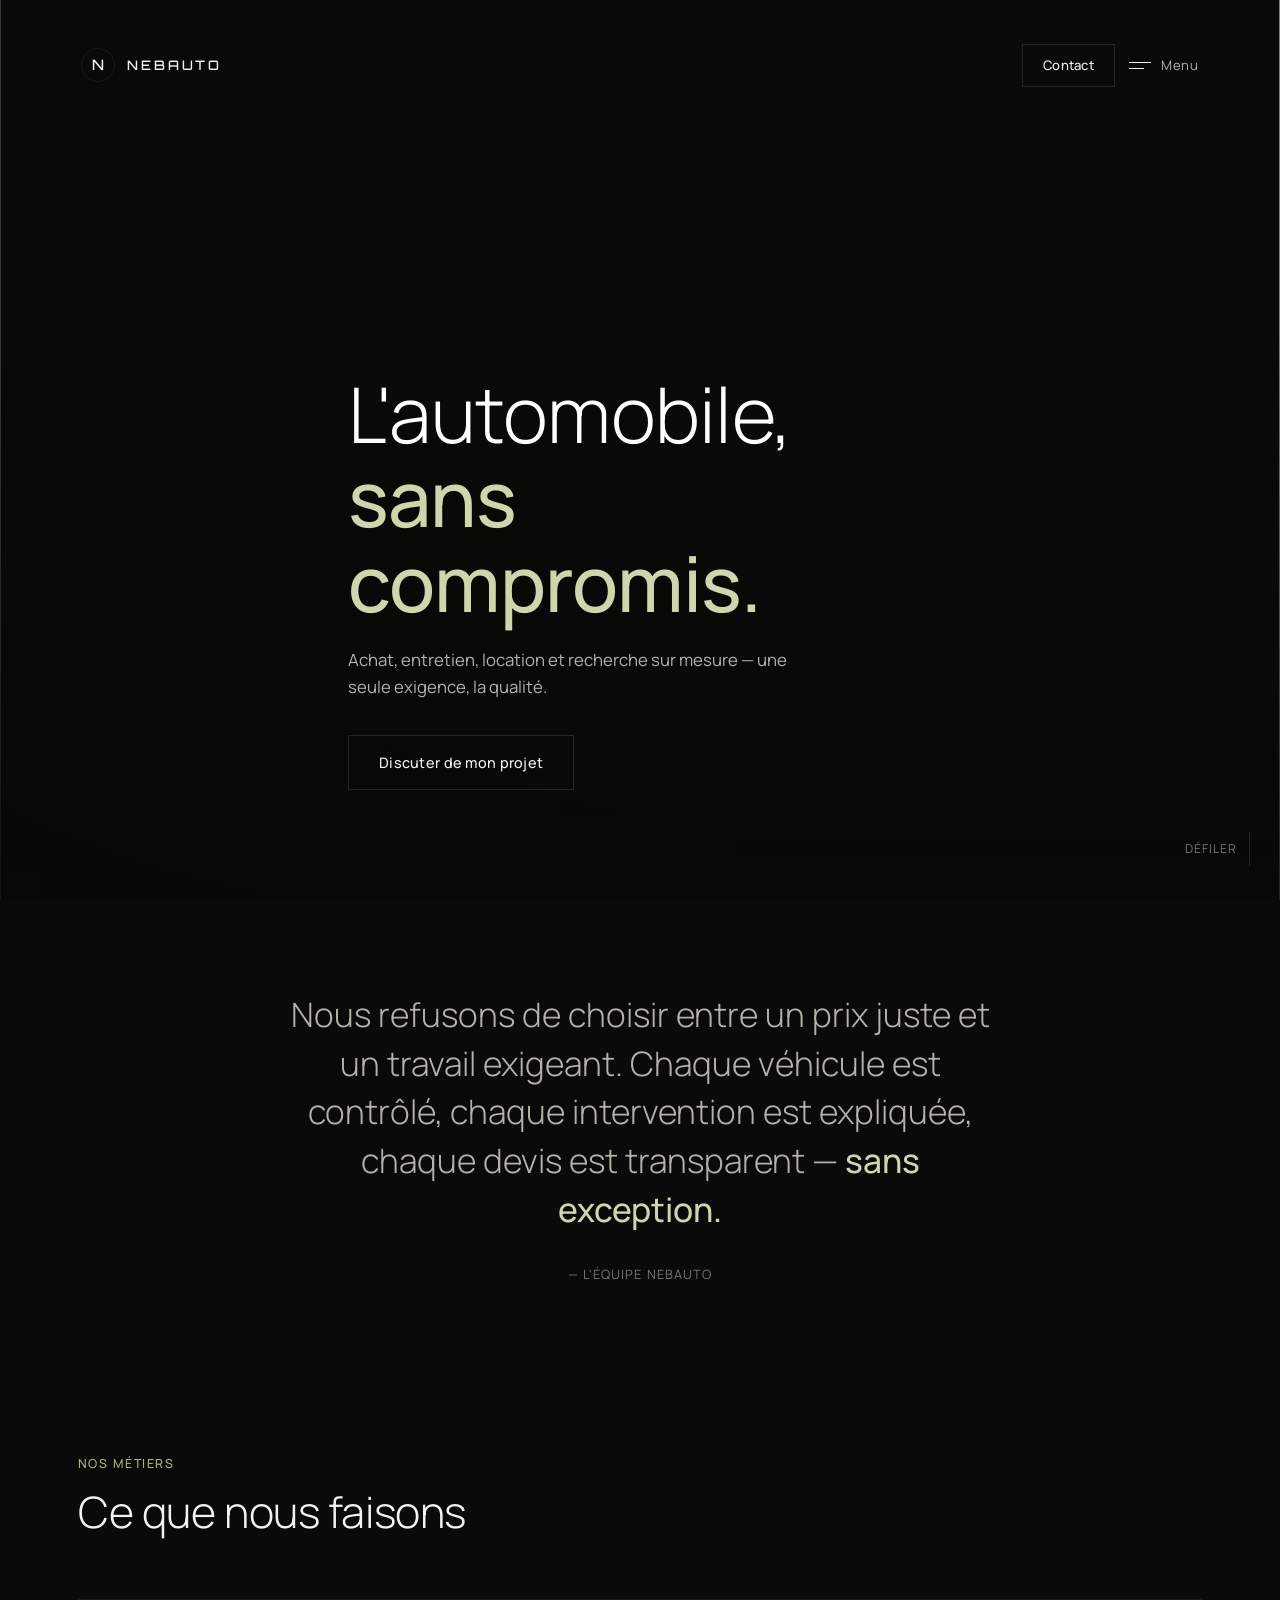
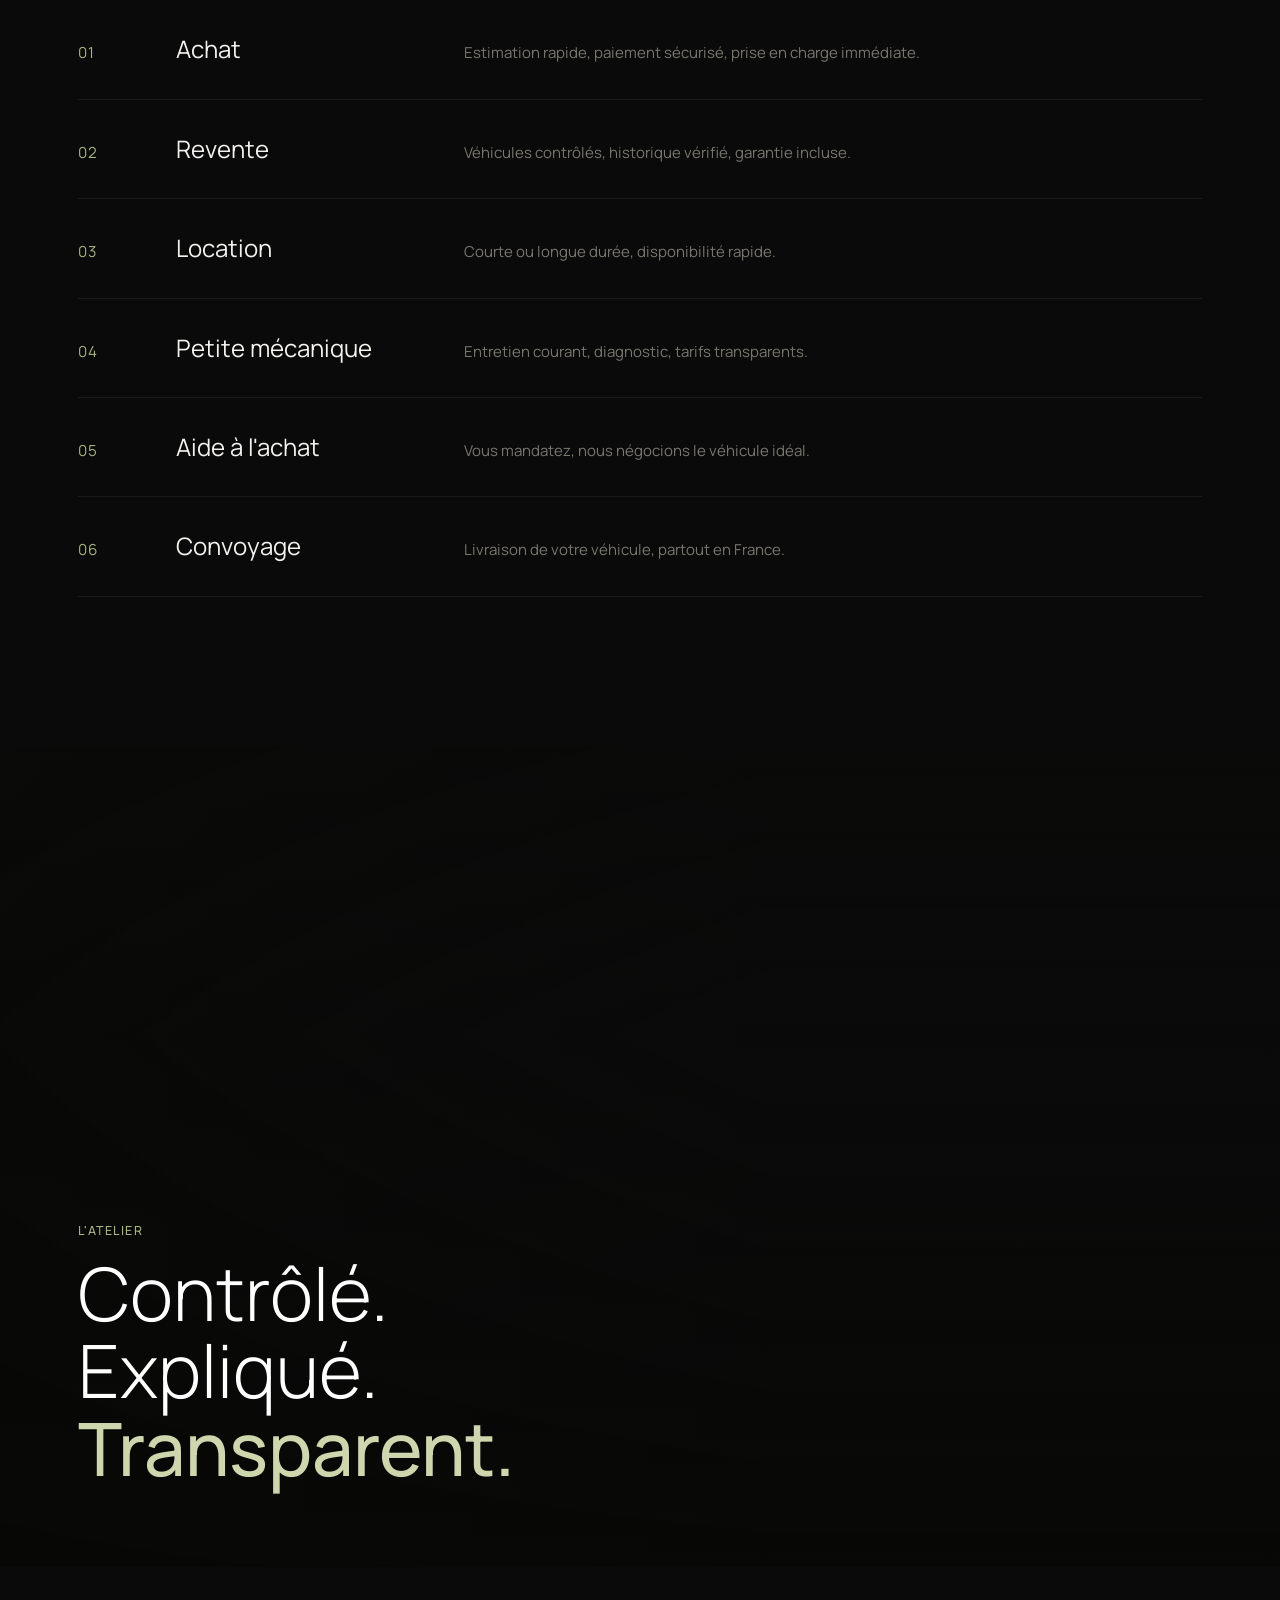
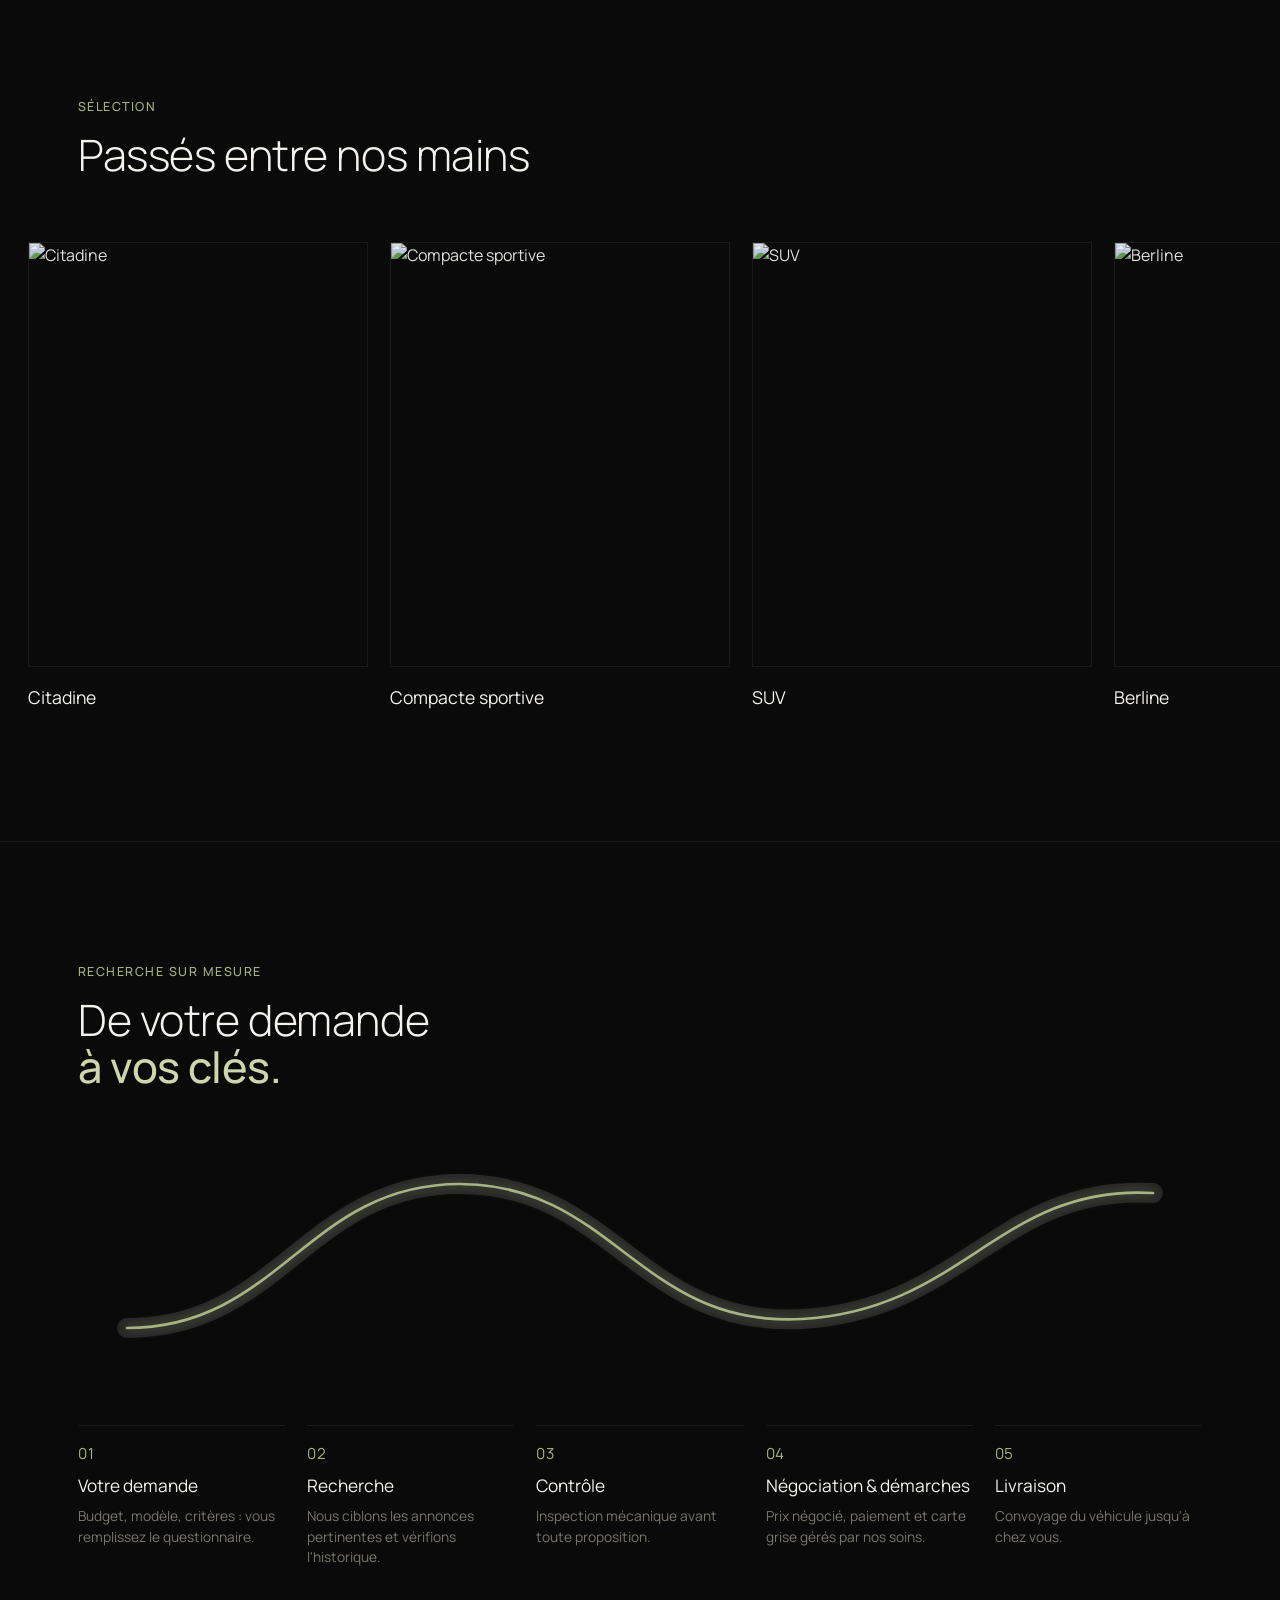
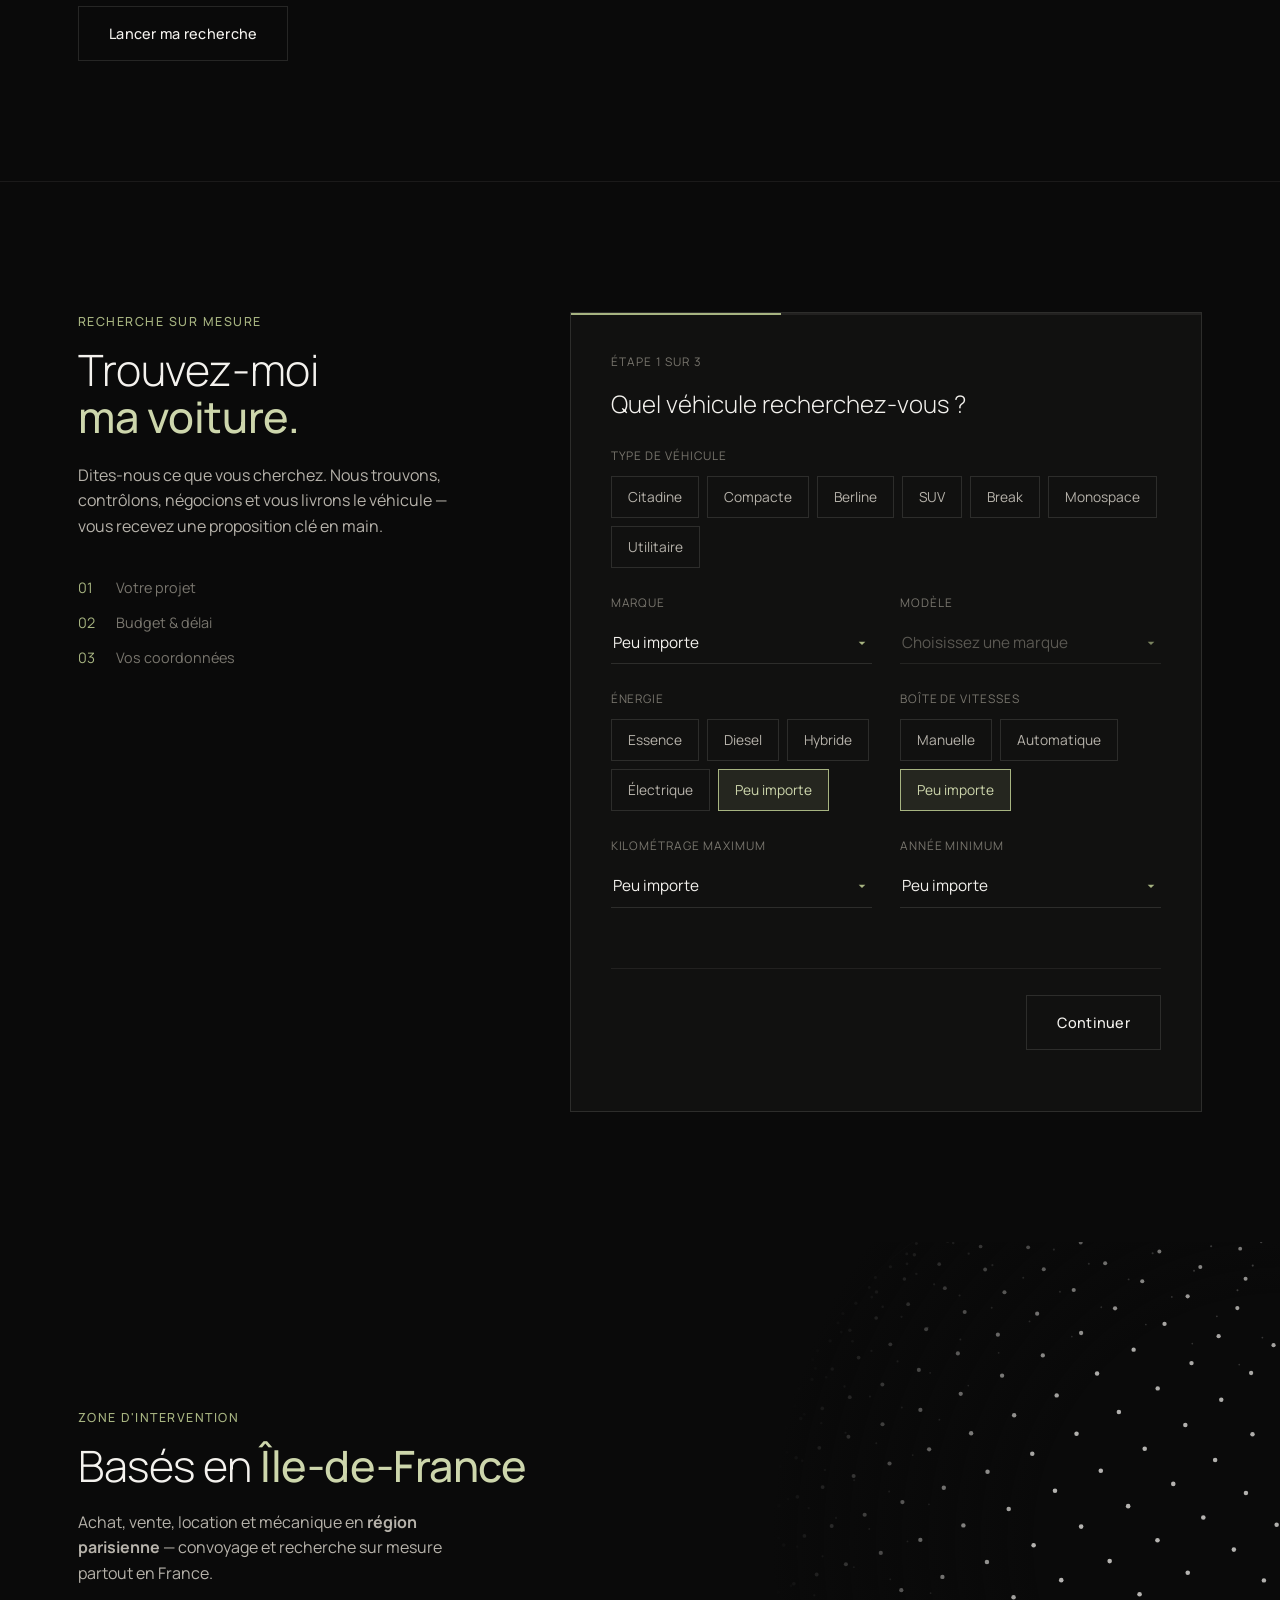
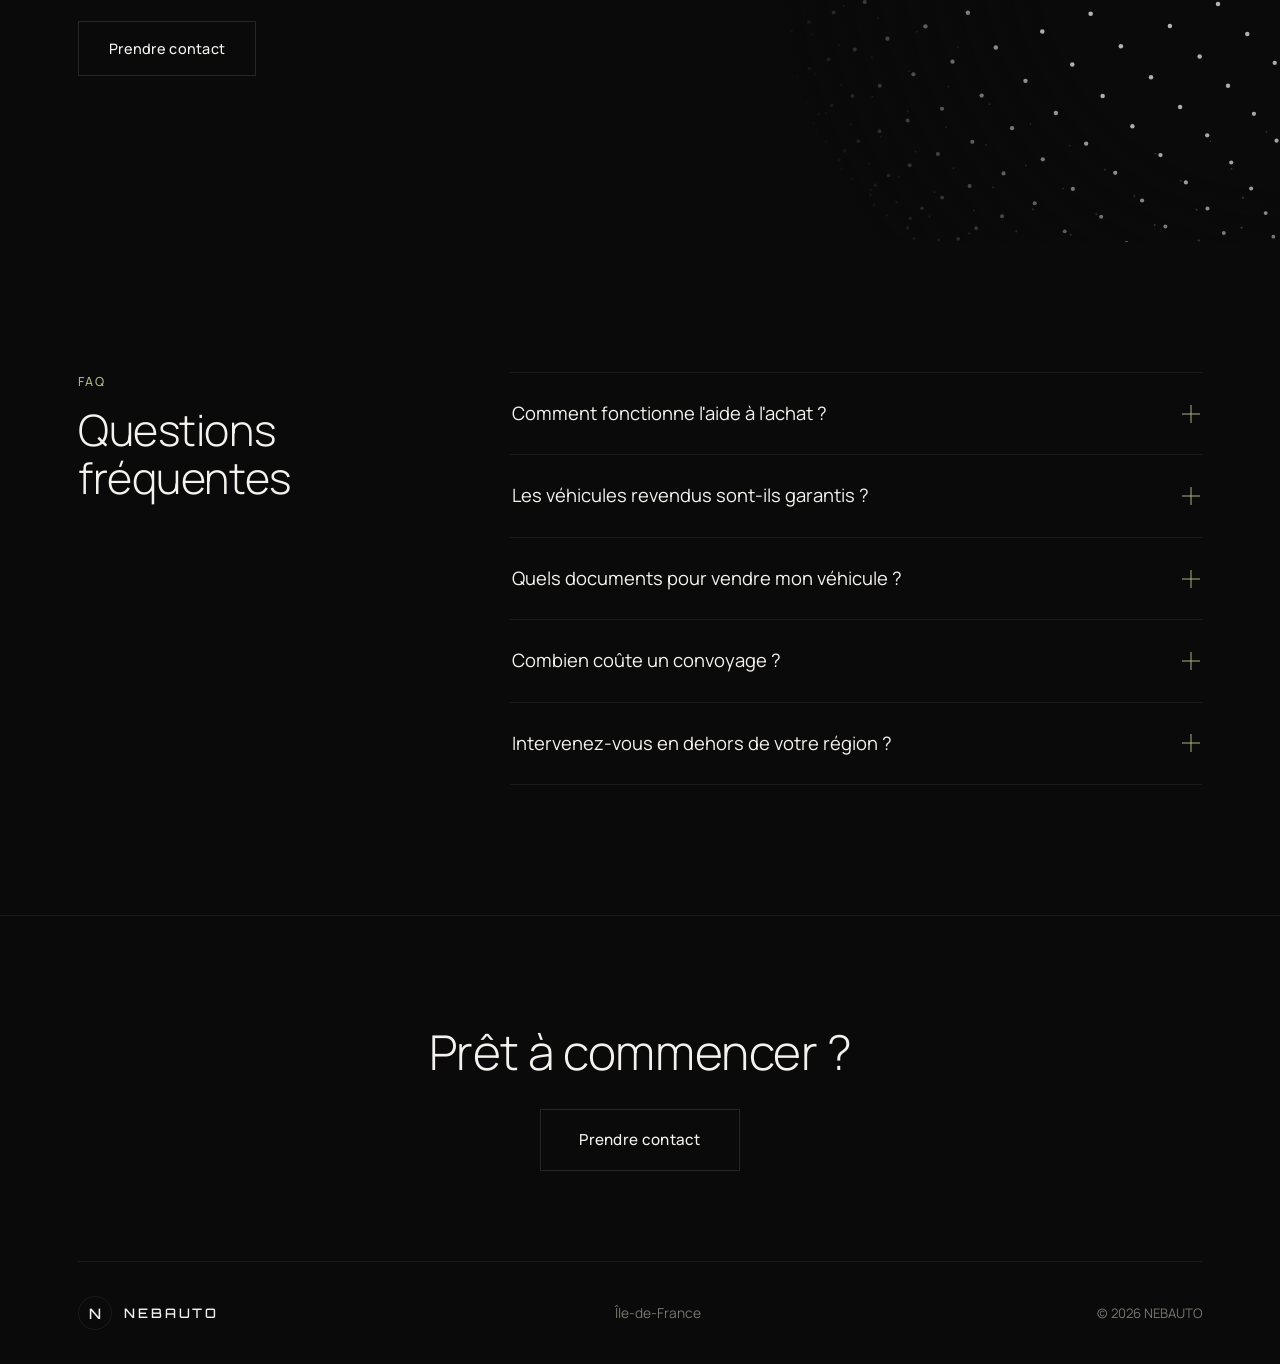
==== commit c8af792e: "feat: couche motion design anime.js + Motion - Section Parcours: route SVG dessinee au scroll (creat" ====
--- a/index.html
+++ b/index.html
@@ -27,11 +27,12 @@
 <meta property="og:description" content="Achat, revente, location, petite mécanique, aide à l'achat et convoyage en Île-de-France.">
 <meta property="og:image" content="https://images.unsplash.com/photo-1711523164285-71e1dbb948ca?auto=format&fit=crop&w=1200&q=80">
 
+<link rel="preconnect" href="https://cdn.jsdelivr.net" crossorigin>
 <link rel="preconnect" href="https://fonts.googleapis.com">
 <link rel="preconnect" href="https://fonts.gstatic.com" crossorigin>
 <link href="https://fonts.googleapis.com/css2?family=Orbitron:wght@500;600;700&family=Manrope:wght@300;400;500;600;700&display=swap" rel="stylesheet">
 
-<link rel="stylesheet" href="css/style.css?v=11">
+<link rel="stylesheet" href="css/style.css?v=12">
 <script>document.documentElement.classList.add("js");</script>
 
 <script type="application/ld+json">
@@ -84,7 +85,7 @@
       <li><a href="#hero"><span class="nav-idx">01</span><span>Accueil</span></a></li>
       <li><a href="#services"><span class="nav-idx">02</span><span>Services</span></a></li>
       <li><a href="#selection"><span class="nav-idx">03</span><span>Sélection</span></a></li>
-      <li><a href="#recherche"><span class="nav-idx">04</span><span>Trouver ma voiture</span></a></li>
+      <li><a href="#parcours"><span class="nav-idx">04</span><span>Trouver ma voiture</span></a></li>
       <li><a href="#zone"><span class="nav-idx">05</span><span>Zone d'intervention</span></a></li>
       <li><a href="#faq"><span class="nav-idx">06</span><span>FAQ</span></a></li>
     </ol>
@@ -143,7 +144,7 @@
         <h2>Ce que nous faisons</h2>
       </div>
 
-      <ol class="service-list" data-reveal>
+      <ol class="service-list">
         <li>
           <span class="num">01</span>
           <span class="s-title">Achat</span>
@@ -229,6 +230,46 @@
     </div>
   </section>
 
+  <!-- ============ PARCOURS (scroll-driven road, anime.js) ============ -->
+  <section class="parcours" id="parcours" aria-labelledby="parcoursTitle">
+    <div class="parcours-sticky">
+      <div class="container">
+        <div class="section-label parcours-head">
+          <span class="eyebrow">Recherche sur mesure</span>
+          <h2 id="parcoursTitle">De votre demande<br><em>à vos clés.</em></h2>
+        </div>
+
+        <div class="road" aria-hidden="true">
+          <svg class="road-svg" viewBox="0 0 1200 300" preserveAspectRatio="xMidYMid meet">
+            <path class="road-base" d="M 30 230 C 200 230 230 70 400 70 S 600 230 780 220 S 1000 70 1170 80"/>
+            <path class="road-dash" d="M 30 230 C 200 230 230 70 400 70 S 600 230 780 220 S 1000 70 1170 80"/>
+            <path class="road-progress" id="roadPath" d="M 30 230 C 200 230 230 70 400 70 S 600 230 780 220 S 1000 70 1170 80"/>
+            <g class="road-stops"></g>
+            <g class="road-car" id="roadCar">
+              <rect x="-22" y="-11" width="44" height="22" rx="7"/>
+              <rect class="road-car-glass" x="2" y="-8" width="10" height="16" rx="2"/>
+              <rect class="road-car-glass" x="-16" y="-7" width="7" height="14" rx="2"/>
+              <circle class="road-car-light" cx="21" cy="-6" r="2"/>
+              <circle class="road-car-light" cx="21" cy="6" r="2"/>
+            </g>
+          </svg>
+        </div>
+
+        <ol class="parcours-steps">
+          <li><span class="num">01</span><strong>Votre demande</strong><span>Budget, modèle, critères : vous remplissez le questionnaire.</span></li>
+          <li><span class="num">02</span><strong>Recherche</strong><span>Nous ciblons les annonces pertinentes et vérifions l'historique.</span></li>
+          <li><span class="num">03</span><strong>Contrôle</strong><span>Inspection mécanique avant toute proposition.</span></li>
+          <li><span class="num">04</span><strong>Négociation & démarches</strong><span>Prix négocié, paiement et carte grise gérés par nos soins.</span></li>
+          <li><span class="num">05</span><strong>Livraison</strong><span>Convoyage du véhicule jusqu'à chez vous.</span></li>
+        </ol>
+
+        <div class="parcours-cta">
+          <a href="#recherche" class="btn-line">Lancer ma recherche</a>
+        </div>
+      </div>
+    </div>
+  </section>
+
   <!-- ============ SOURCING QUESTIONNAIRE ============ -->
   <section class="section finder" id="recherche">
     <div class="container finder-grid">
@@ -583,7 +624,8 @@
   </div>
 </div>
 
-<script src="js/globe.js?v=11" defer></script>
-<script src="js/main.js?v=11" defer></script>
+<script src="js/globe.js?v=12" defer></script>
+<script src="js/main.js?v=12" defer></script>
+<script src="js/showcase.js?v=12" defer></script>
 </body>
 </html>
--- a/css/style.css
+++ b/css/style.css
@@ -387,6 +387,55 @@
   padding-top: 16px; font-family: var(--font-display); font-weight: 400;
   font-size: 1.1rem; color: var(--text);
 }
+
+/* ==========================================================================
+   Parcours — road drawn on scroll, car follows the path (anime.js)
+   Without the enhancement it is a normal section with the road fully drawn.
+   ========================================================================== */
+.parcours { position: relative; padding: 120px 0; border-top: 1px solid var(--line-soft); }
+.parcours.is-enhanced { height: 300vh; padding: 0; }
+.parcours.is-enhanced .parcours-sticky {
+  position: sticky; top: 0; height: 100vh; height: 100svh;
+  display: flex; align-items: center; overflow: hidden;
+}
+.parcours-head { margin-bottom: 30px; }
+
+.road { margin: 0 -10px 34px; }
+.road-svg { width: 100%; height: auto; max-height: 30vh; overflow: visible; }
+.road-base, .road-dash, .road-progress { fill: none; stroke-linecap: round; }
+.road-base { stroke: var(--line); stroke-width: 22; }
+.road-dash { stroke: rgba(244, 242, 238, 0.18); stroke-width: 1.5; stroke-dasharray: 10 14; }
+.road-progress { stroke: var(--accent); stroke-width: 3; filter: drop-shadow(0 0 6px rgba(167, 180, 129, 0.55)); }
+.road-stop { fill: var(--bg); stroke: var(--line); stroke-width: 2; transition: fill .4s var(--ease), stroke .4s var(--ease); }
+.road-stop.is-reached { fill: var(--accent); stroke: var(--accent-2); }
+.road-car { fill: #e9e6df; opacity: 0; }
+.parcours.is-enhanced .road-car { opacity: 1; }
+.road-car-glass { fill: #2a2a26; }
+.road-car-light { fill: var(--accent-2); }
+
+.parcours-steps { display: grid; grid-template-columns: repeat(5, 1fr); gap: 22px; }
+.parcours-steps li {
+  display: flex; flex-direction: column; gap: 6px; padding-top: 16px; border-top: 1px solid var(--line-soft);
+  transition: opacity .5s var(--ease), border-color .5s var(--ease);
+}
+.parcours-steps strong { font-family: var(--font-display); font-weight: 400; font-size: 1.08rem; color: var(--text); }
+.parcours-steps li > span:last-child { font-size: 0.86rem; color: var(--text-mute); line-height: 1.5; }
+.parcours.is-enhanced .parcours-steps li { opacity: 0.32; }
+.parcours.is-enhanced .parcours-steps li.is-reached { opacity: 1; border-color: var(--accent); }
+.parcours-cta { margin-top: 38px; }
+
+@media (max-width: 860px) {
+  .parcours-steps { grid-template-columns: 1fr; gap: 0; }
+  .parcours-steps li { flex-direction: row; flex-wrap: wrap; align-items: baseline; gap: 4px 14px; padding: 10px 0; }
+  .parcours-steps li > span:last-child { flex-basis: 100%; padding-left: 36px; font-size: 0.82rem; }
+  .parcours.is-enhanced .parcours-steps li > span:last-child { display: none; }
+  .parcours.is-enhanced .parcours-steps li.is-current > span:last-child { display: block; }
+  .road { margin-bottom: 18px; }
+  .parcours-cta { margin-top: 22px; }
+}
+
+/* Motion: pointer tilt on selection cards needs a 3D context. */
+.selection-card { transform-style: preserve-3d; will-change: transform; }
 
 /* ==========================================================================
    Finder — sourcing questionnaire (3 steps)
